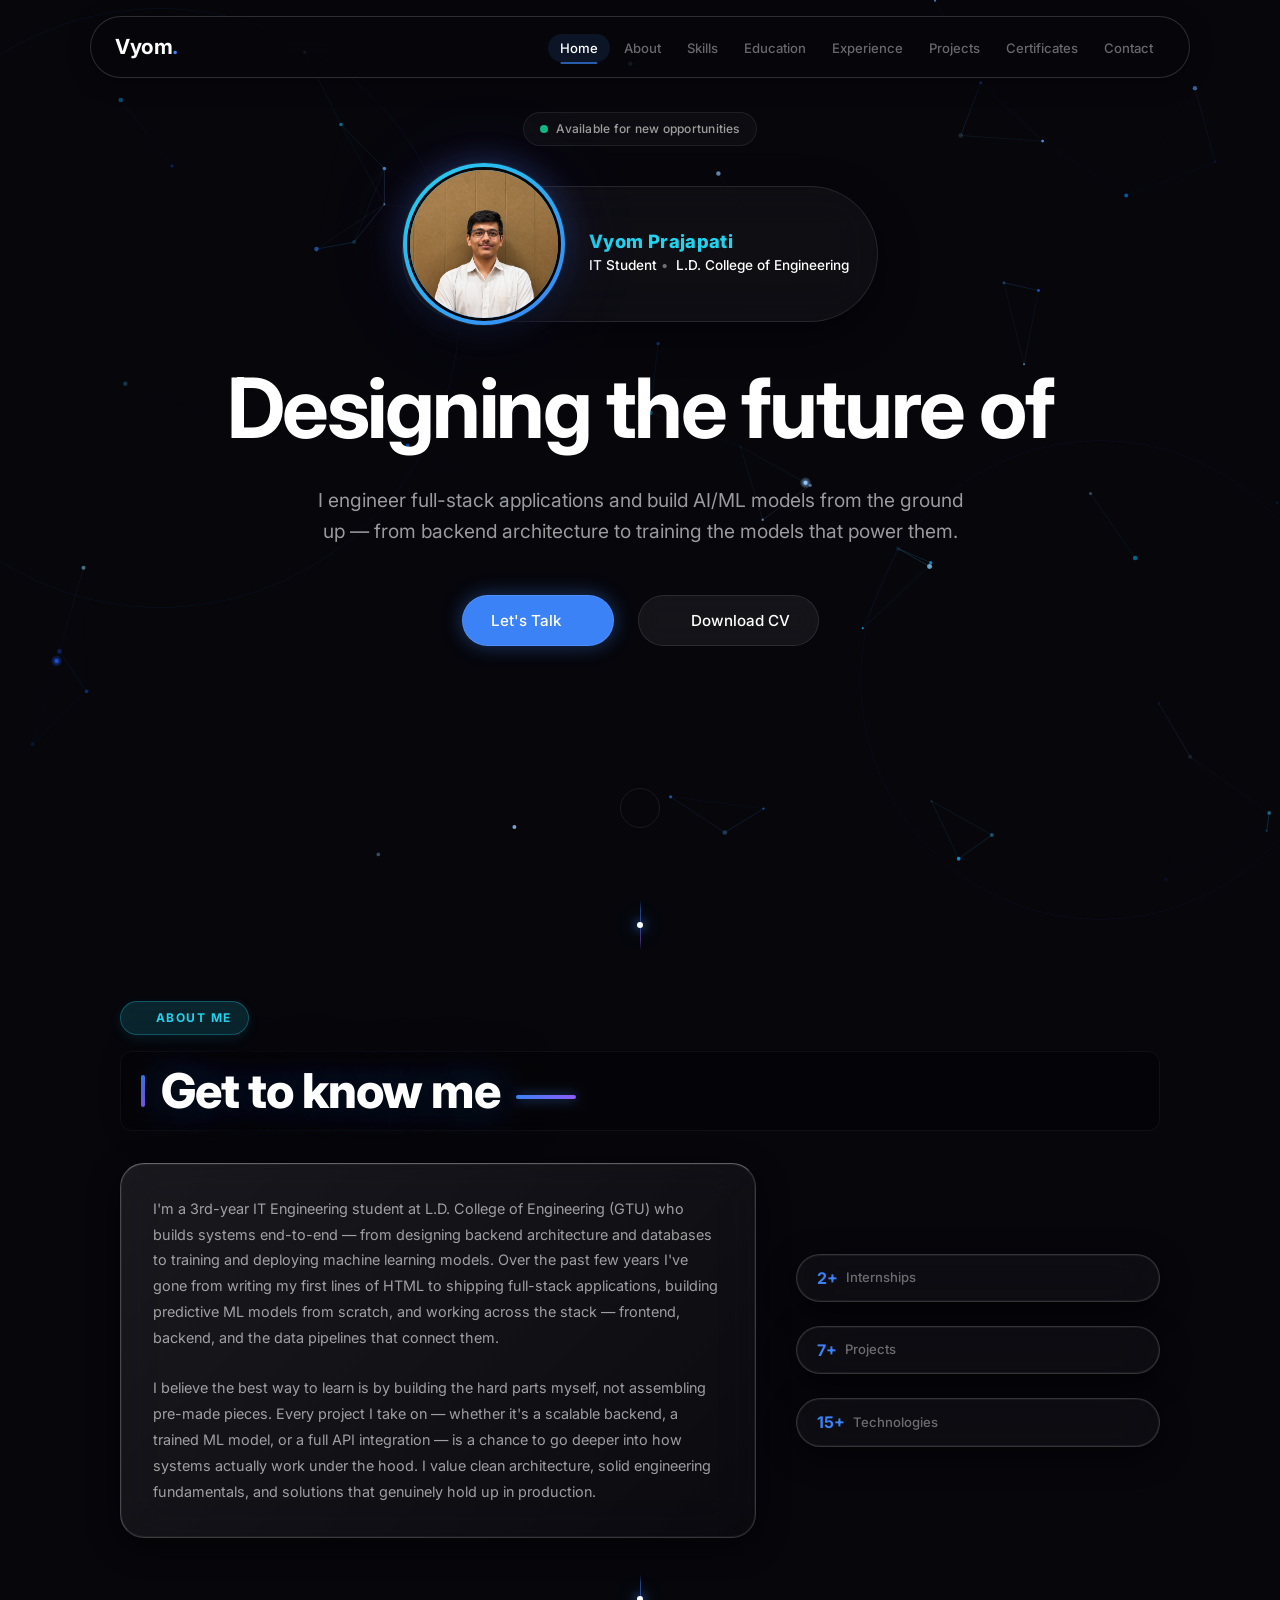
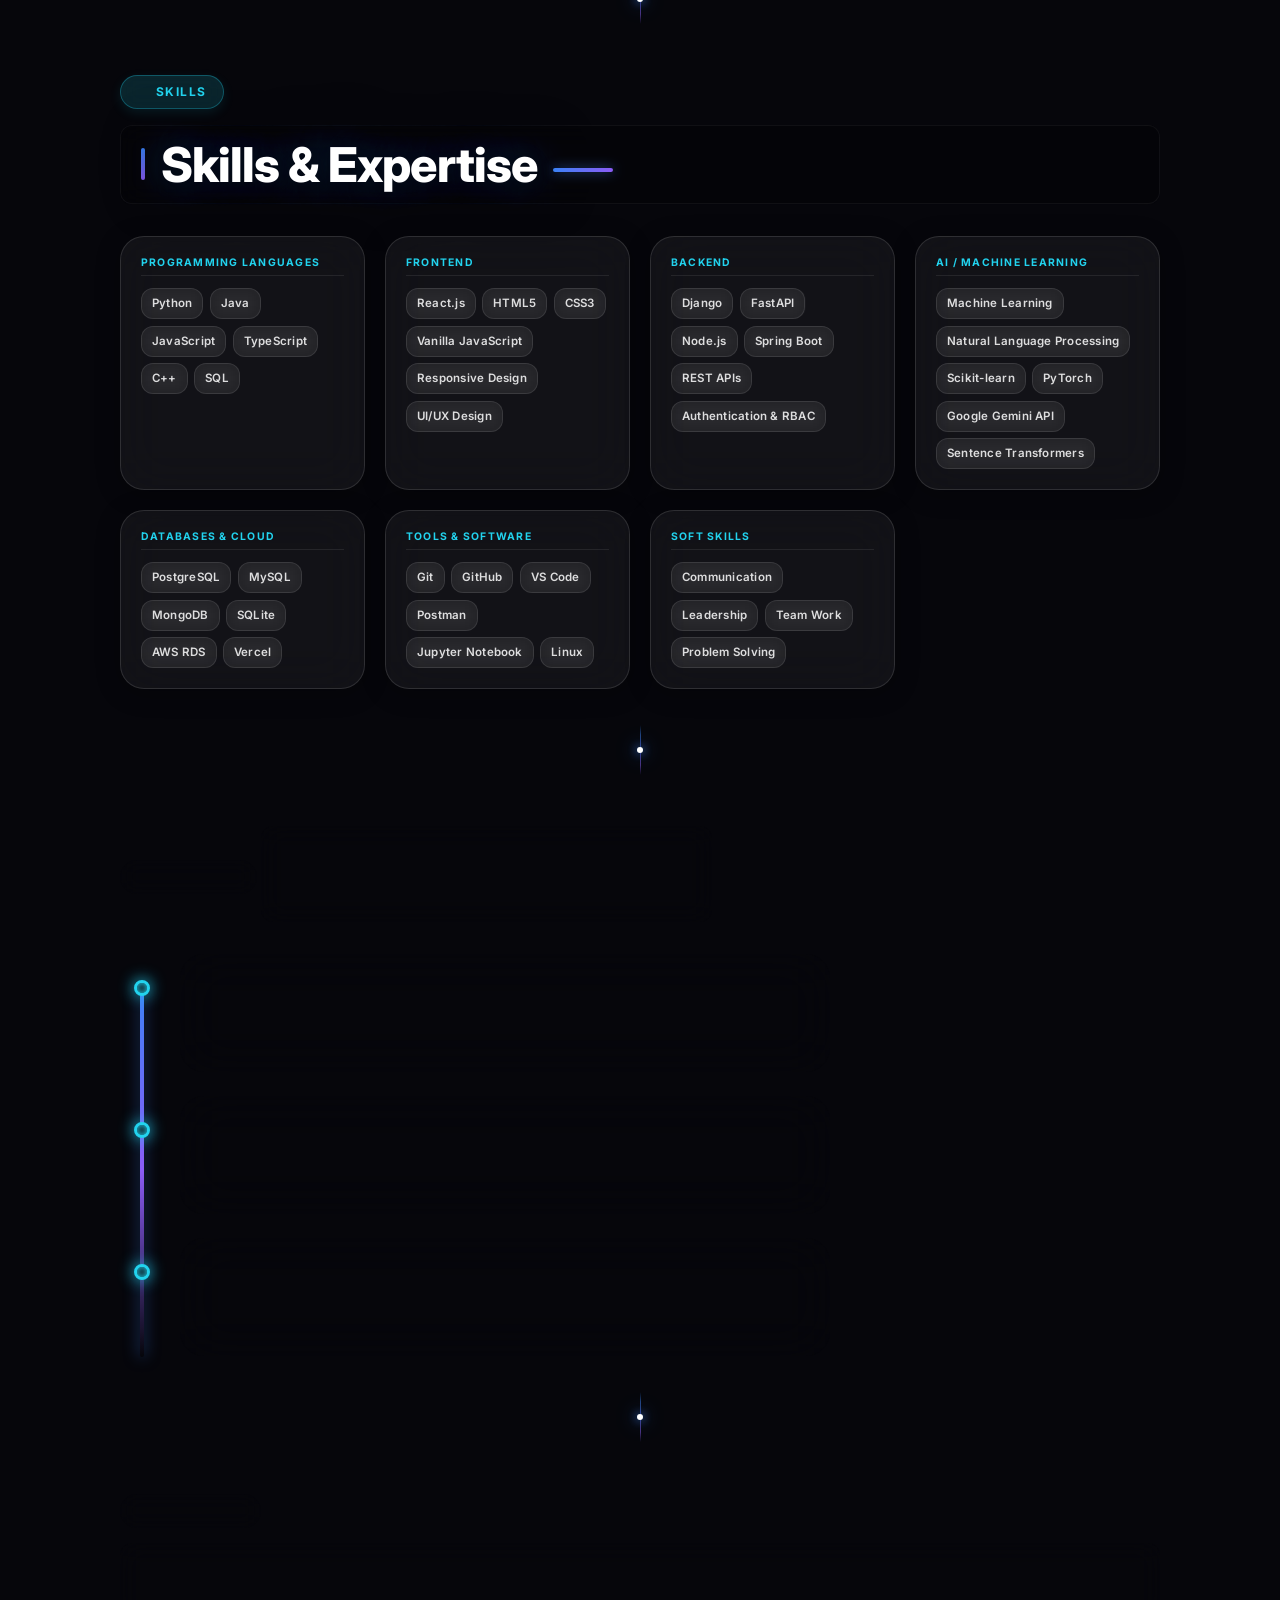
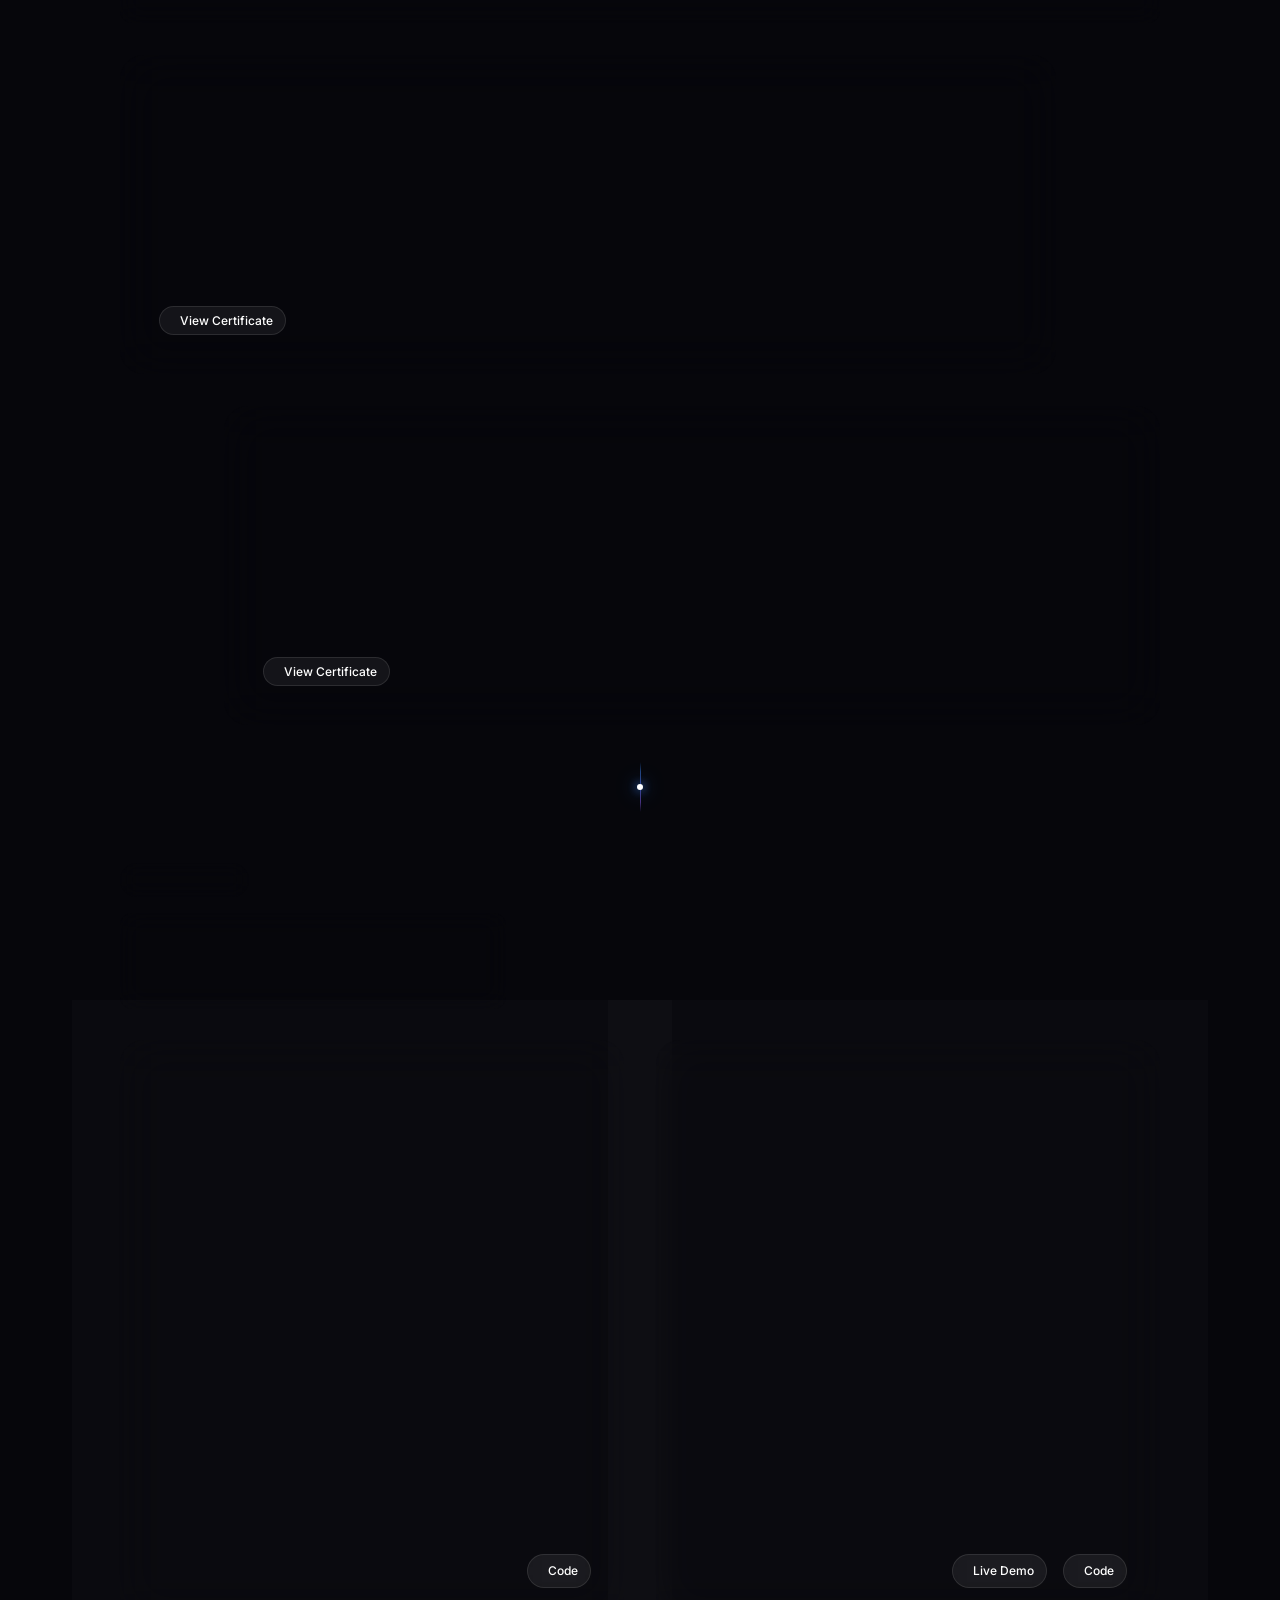
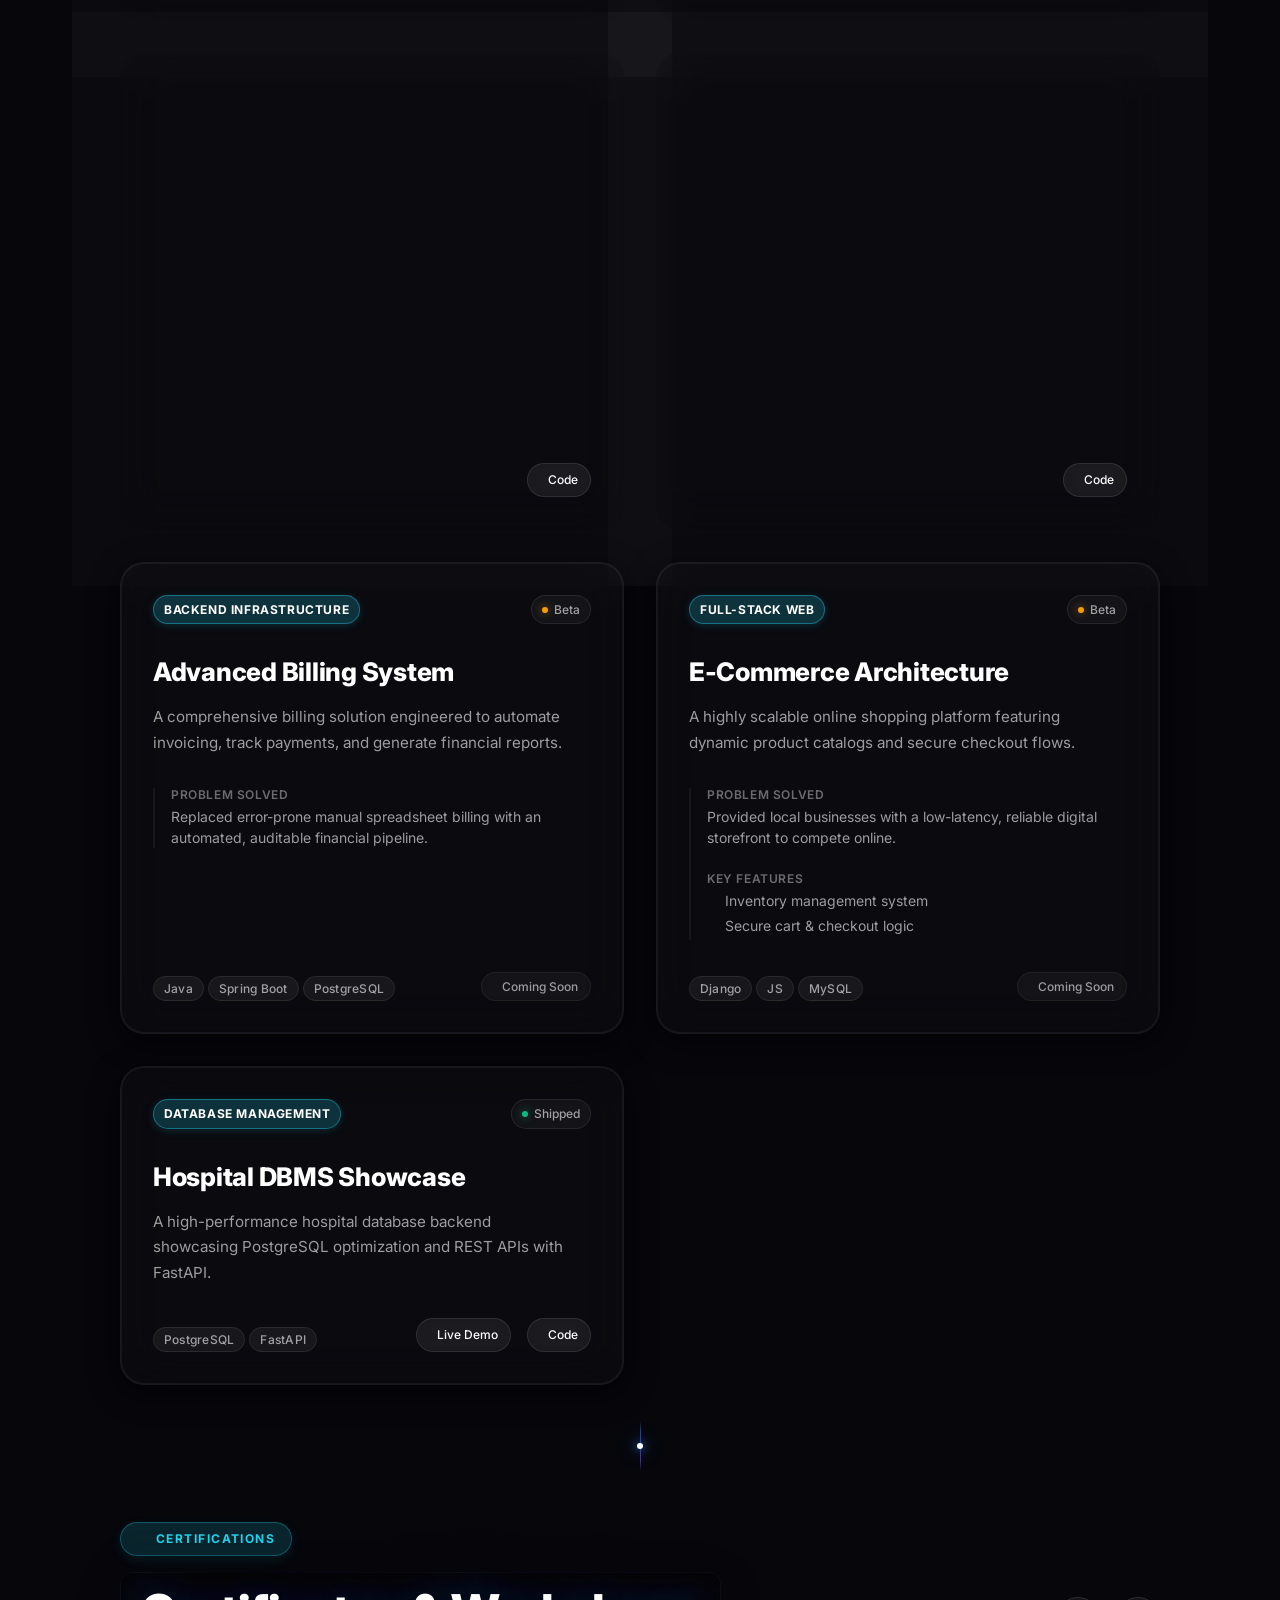
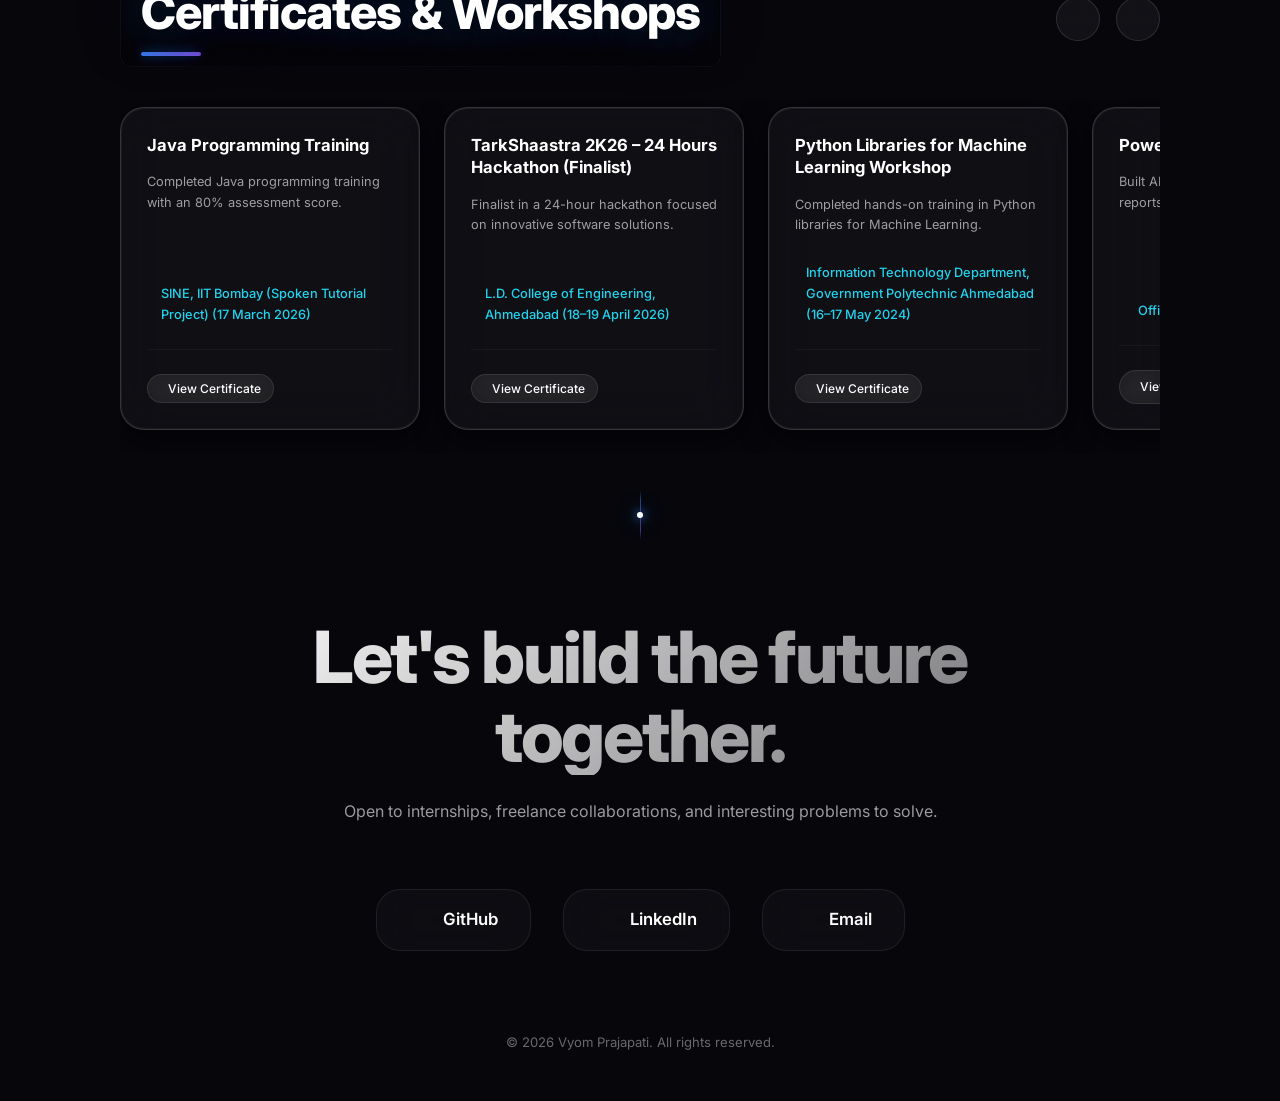
==== index.html @ cfc571bb "Initial commit of Portfolio with Spatial UI" ====
<!DOCTYPE html>
<html lang="en">

<head>
  <meta charset="UTF-8" />
  <meta name="viewport" content="width=device-width, initial-scale=1.0" />
  <meta name="description"
    content="Vyom Prajapati's personal portfolio. I build thoughtful, functional web experiences and explore AI/ML solutions." />
  <meta name="author" content="Vyom Prajapati" />
  <title>Vyom Prajapati — Portfolio</title>

  <!-- Open Graph / Social Meta Tags -->
  <meta property="og:title" content="Vyom Prajapati — Portfolio" />
  <meta property="og:description"
    content="I build thoughtful, functional web experiences and explore how AI can make them smarter." />
  <meta property="og:type" content="website" />
  <meta property="og:url" content="https://vyom-prajapati-portfolio.example.com/" />
  <!-- ⬇️ EDIT: Replace with an actual screenshot of your site for social previews -->
  <meta property="og:image" content="https://placehold.co/1200x630/101018/7c3aed?text=Vyom+Prajapati" />

  <!-- Favicon -->
  <link rel="icon" type="image/svg+xml" href="favicon.svg" />
  <link rel="icon" type="image/png" href="favicon.png" sizes="32x32" />
  <link rel="apple-touch-icon" href="favicon.png" />
  <!-- Google Fonts: Inter -->
  <link rel="preconnect" href="https://fonts.googleapis.com" />
  <link rel="preconnect" href="https://fonts.gstatic.com" crossorigin />
  <link href="https://fonts.googleapis.com/css2?family=Inter:wght@400;500;600;700&display=swap" rel="stylesheet" />

  <!-- Fontshare: General Sans (heading font) -->
  <link href="https://api.fontshare.com/v2/css?f[]=general-sans@400,500,600,700&display=swap" rel="stylesheet" />

  <!-- AOS — Animate On Scroll -->
  <link rel="stylesheet" href="https://unpkg.com/aos@2.3.4/dist/aos.css" />

  <!-- Main stylesheet -->
  <link rel="stylesheet" href="style.css" />
</head>

<body>

  <!-- Custom Cursor -->
  <div class="custom-cursor-dot" id="cursorDot" aria-hidden="true"></div>
  <div class="custom-cursor-outline" id="cursorOutline" aria-hidden="true"></div>

  <!-- Scroll Progress -->
  <div class="scroll-progress" id="scrollProgress" aria-hidden="true"></div>


  <!-- ═══════════════════════════════════════════════════
       NAVBAR
       ═══════════════════════════════════════════════════ -->
  <nav class="navbar" id="navbar">
    <div class="navbar__inner">
      <a href="#home" class="navbar__logo">Vyom<span class="navbar__logo-dot">.</span></a>

      <ul class="navbar__links" id="navLinks">
        <li><a href="#home" class="navbar__link active" data-section="home">Home</a></li>
        <li><a href="#about" class="navbar__link" data-section="about">About</a></li>
        <li><a href="#skills" class="navbar__link" data-section="skills">Skills</a></li>
        <li><a href="#education" class="navbar__link" data-section="education">Education</a></li>
        <li><a href="#experience" class="navbar__link" data-section="experience">Experience</a></li>
        <li><a href="#projects" class="navbar__link" data-section="projects">Projects</a></li>
        <li><a href="#certificates" class="navbar__link" data-section="certificates">Certificates</a></li>
        <li><a href="#contact" class="navbar__link" data-section="contact">Contact</a></li>
      </ul>

      <button class="navbar__hamburger" id="hamburgerBtn" aria-label="Toggle menu" aria-expanded="false">
        <span class="navbar__hamburger-line"></span>
        <span class="navbar__hamburger-line"></span>
        <span class="navbar__hamburger-line"></span>
      </button>
    </div>
  </nav>

  <!-- Mobile full-screen menu overlay -->
  <div class="mobile-menu" id="mobileMenu">
    <ul class="mobile-menu__links">
      <li><a href="#home" class="mobile-menu__link active" data-section="home">Home</a></li>
      <li><a href="#about" class="mobile-menu__link" data-section="about">About</a></li>
      <li><a href="#skills" class="mobile-menu__link" data-section="skills">Skills</a></li>
      <li><a href="#education" class="mobile-menu__link" data-section="education">Education</a></li>
      <li><a href="#experience" class="mobile-menu__link" data-section="experience">Experience</a></li>
      <li><a href="#projects" class="mobile-menu__link" data-section="projects">Projects</a></li>
      <li><a href="#certificates" class="mobile-menu__link" data-section="certificates">Certificates</a></li>
      <li><a href="#contact" class="mobile-menu__link" data-section="contact">Contact</a></li>
    </ul>
  </div>

  <!-- ═══════════════════════════════════════════════════
       FIXED BACKGROUND — Canvas Particles & Bursts
       ═══════════════════════════════════════════════════ -->
  <canvas id="bgCanvas" class="bg-canvas" aria-hidden="true"></canvas>

  <!-- ═══════════════════════════════════════════════════
       PAGE CONTENT
       ═══════════════════════════════════════════════════ -->

  <section id="home">
    <div class="hero-premium" data-aos="fade-up" data-aos-duration="1000">

      <!-- Availability Badge -->
      <div class="hero-badge" data-aos="fade-down" data-aos-delay="50">
        <span class="hero-badge__pulse"></span>
        <span class="hero-badge__text">Available for new opportunities</span>
      </div>

      <!-- Floating Profile Artifact -->
      <div class="hero-profile glass-card" data-aos="zoom-in" data-aos-delay="150">
        <div class="hero-profile__image-wrap">
          <!-- ⬇️ SWAP: Replace src with your real photo path -->
          <img src="vyom.png" alt="Vyom Prajapati" class="hero-profile__img" />
        </div>
        <div class="hero-profile__details">
          <h2 class="hero-profile__title-primary">Vyom Prajapati</h2>
          <p class="hero-profile__name">IT Student<span class="hero-profile__separator">•</span> L.D. College of
            Engineering</p>
        </div>
      </div>

      <!-- Massive Landing Page Typography -->
      <h1 class="hero-title" data-aos="fade-up" data-aos-delay="250">
        <span class="hero-title__static">Designing the future of </span>
        <br class="hero-title__break" />
        <span id="typed-target" class="hero-title__typed"></span>
      </h1>

      <p class="hero-subtitle" data-aos="fade-up" data-aos-delay="350">
        I engineer full-stack applications and build AI/ML models from the ground up — from backend architecture to
        training the models that power them.
      </p>

      <!-- Action Area -->
      <div class="hero-ctas" data-aos="fade-up" data-aos-delay="450">
        <a href="#contact" class="btn-primary">
          <span>Let's Talk</span>
          <i data-lucide="arrow-right" class="btn-primary__icon"></i>
        </a>
        <a href="Resume.pdf" class="btn-glass" download>
          <i data-lucide="download" class="btn-glass__icon"></i>
          <span>Download CV</span>
        </a>
      </div>

      <!-- Minimalist Socials -->
      <div class="hero-socials" data-aos="fade-up" data-aos-delay="550">
        <a href="https://github.com/placeholder" target="_blank" class="hero-socials__link" aria-label="GitHub">
          <i data-lucide="github"></i>
        </a>
        <a href="https://linkedin.com/in/placeholder" target="_blank" class="hero-socials__link" aria-label="LinkedIn">
          <i data-lucide="linkedin"></i>
        </a>
        <a href="mailto:vyom@example.com" class="hero-socials__link" aria-label="Email">
          <i data-lucide="mail"></i>
        </a>
      </div>

      <!-- Scroll-down indicator -->
      <div class="hero-scroll-indicator" data-aos="fade-up" data-aos-delay="700">
        <a href="#about" class="hero-scroll-indicator__link">
          <i data-lucide="chevron-down" class="hero-scroll-indicator__icon"></i>
        </a>
      </div>

    </div>
  </section>

  <div class="neural-connector" data-aos="fade-in"></div>

  <section id="about" class="section-left">
    <!-- Section label -->
    <p class="section-label section-label-left" data-aos="fade-right">
      <i data-lucide="user" class="section-label__icon"></i>
      <span>About Me</span>
    </p>

    <h2 class="section-heading heading-asym" data-aos="fade-right" data-aos-delay="100">
      Get to know me
    </h2>

    <div class="about-layout">
      <!-- Left Column: Glass Card Text -->
      <div class="about-content glass-card" data-aos="fade-right" data-aos-duration="600" data-aos-delay="200">

        <!-- ⬇️ EDIT: Personalize this paragraph with your own wording -->
        <p class="about-text">
          I'm a 3rd-year IT Engineering student at L.D. College of Engineering (GTU) who builds systems end-to-end —
          from designing backend architecture and databases to training and deploying machine learning models. Over the
          past few years I've gone from writing my first lines of HTML to shipping full-stack applications, building
          predictive ML models from scratch, and working across the stack — frontend, backend, and the data pipelines
          that connect them.
        </p>
        <p class="about-text">
          I believe the best way to learn is by building the hard parts myself, not assembling pre-made pieces. Every
          project I take on — whether it's a scalable backend, a trained ML model, or a full API integration — is a
          chance to go deeper into how systems actually work under the hood. I value clean architecture, solid
          engineering fundamentals, and solutions that genuinely hold up in production.
        </p>
      </div>

      <!-- Right Column: Floating Stats -->
      <div class="about-stats" data-aos="fade-left" data-aos-duration="600" data-aos-delay="200">
        <div class="highlight-pill glass-card">
          <span class="highlight-pill__value">2+</span>
          <span class="highlight-pill__label">Internships</span>
        </div>
        <div class="highlight-pill glass-card">
          <span class="highlight-pill__value">7+</span>
          <span class="highlight-pill__label">Projects</span>
        </div>
        <div class="highlight-pill glass-card">
          <span class="highlight-pill__value">15+</span>
          <span class="highlight-pill__label">Technologies</span>
        </div>
      </div>
    </div>
  </section>

  <div class="neural-connector" data-aos="fade-in"></div>

  <section id="skills" class="section-breakout">
    <div class="skills-layout">

      <!-- Section label -->
      <p class="section-label section-label-left" data-aos="fade-up" data-aos-delay="100">
        <i data-lucide="sparkles" class="section-label__icon"></i>
        <span>Skills</span>
      </p>

      <h2 class="section-heading heading-asym" data-aos="fade-up" data-aos-delay="150">
        Skills &amp; Expertise
      </h2>

      <div class="skills-clean-grid">
        <div class="skill-clean-group" data-aos="fade-up" data-aos-delay="100">
          <h3 class="skill-clean-title">Programming Languages</h3>
          <div class="skill-tag-list">
            <span class="skill-tag">Python</span>
            <span class="skill-tag">Java</span>
            <span class="skill-tag">JavaScript</span>
            <span class="skill-tag">TypeScript</span>
            <span class="skill-tag">C++</span>
            <span class="skill-tag">SQL</span>
          </div>
        </div>

        <div class="skill-clean-group" data-aos="fade-up" data-aos-delay="150">
          <h3 class="skill-clean-title">Frontend</h3>
          <div class="skill-tag-list">
            <span class="skill-tag">React.js</span>
            <span class="skill-tag">HTML5</span>
            <span class="skill-tag">CSS3</span>
            <span class="skill-tag">Vanilla JavaScript</span>
            <span class="skill-tag">Responsive Design</span>
            <span class="skill-tag">UI/UX Design</span>
          </div>
        </div>

        <div class="skill-clean-group" data-aos="fade-up" data-aos-delay="200">
          <h3 class="skill-clean-title">Backend</h3>
          <div class="skill-tag-list">
            <span class="skill-tag">Django</span>
            <span class="skill-tag">FastAPI</span>
            <span class="skill-tag">Node.js</span>
            <span class="skill-tag">Spring Boot</span>
            <span class="skill-tag">REST APIs</span>
            <span class="skill-tag">Authentication &amp; RBAC</span>
          </div>
        </div>

        <div class="skill-clean-group" data-aos="fade-up" data-aos-delay="250">
          <h3 class="skill-clean-title">AI / Machine Learning</h3>
          <div class="skill-tag-list">
            <span class="skill-tag">Machine Learning</span>
            <span class="skill-tag">Natural Language Processing</span>
            <span class="skill-tag">Scikit-learn</span>
            <span class="skill-tag">PyTorch</span>
            <span class="skill-tag">Google Gemini API</span>
            <span class="skill-tag">Sentence Transformers</span>
          </div>
        </div>

        <div class="skill-clean-group" data-aos="fade-up" data-aos-delay="300">
          <h3 class="skill-clean-title">Databases &amp; Cloud</h3>
          <div class="skill-tag-list">
            <span class="skill-tag">PostgreSQL</span>
            <span class="skill-tag">MySQL</span>
            <span class="skill-tag">MongoDB</span>
            <span class="skill-tag">SQLite</span>
            <span class="skill-tag">AWS RDS</span>
            <span class="skill-tag">Vercel</span>
          </div>
        </div>

        <div class="skill-clean-group" data-aos="fade-up" data-aos-delay="350">
          <h3 class="skill-clean-title">Tools &amp; Software</h3>
          <div class="skill-tag-list">
            <span class="skill-tag">Git</span>
            <span class="skill-tag">GitHub</span>
            <span class="skill-tag">VS Code</span>
            <span class="skill-tag">Postman</span>
            <span class="skill-tag">Jupyter Notebook</span>
            <span class="skill-tag">Linux</span>
          </div>
        </div>

        <div class="skill-clean-group" data-aos="fade-up" data-aos-delay="400">
          <h3 class="skill-clean-title">Soft Skills</h3>
          <div class="skill-tag-list">
            <span class="skill-tag">Communication</span>
            <span class="skill-tag">Leadership</span>
            <span class="skill-tag">Team Work</span>
            <span class="skill-tag">Problem Solving</span>
          </div>
        </div>
      </div>
    </div>
  </section>

  <div class="neural-connector" data-aos="fade-in"></div>

  <section id="education">
    <div class="education-layout">

      <!-- Section label -->
      <p class="section-label" data-aos="fade-up" data-aos-delay="100">
        <i data-lucide="graduation-cap" class="section-label__icon"></i>
        <span>Education</span>
      </p>

      <h2 class="section-heading" data-aos="fade-up" data-aos-delay="150">
        Academic Journey
      </h2>

      <div class="education-compact-timeline">
        <!-- Milestone 1: BE -->
        <div class="edu-compact-item" data-aos="fade-up" data-aos-delay="100">
          <div class="edu-compact-marker"></div>
          <div class="edu-compact-content glass-card">
            <div class="edu-compact-header">
              <h3 class="edu-compact-title">Bachelor of Engineering</h3>
              <span class="edu-compact-status active">Pursuing</span>
            </div>
            <p class="edu-compact-meta">GTU, L.D. Ahmedabad | 2025 &ndash; Present</p>
          </div>
        </div>

        <!-- Milestone 2: Diploma -->
        <div class="edu-compact-item" data-aos="fade-up" data-aos-delay="200">
          <div class="edu-compact-marker"></div>
          <div class="edu-compact-content glass-card">
            <div class="edu-compact-header">
              <h3 class="edu-compact-title">Diploma in Engineering</h3>
              <span class="edu-compact-status">Completed</span>
            </div>
            <p class="edu-compact-meta">GTU, G.P. Ahmedabad | 2022 &ndash; 2025 | SPI: 9.33</p>
          </div>
        </div>

        <!-- Milestone 3: SSC -->
        <div class="edu-compact-item" data-aos="fade-up" data-aos-delay="300">
          <div class="edu-compact-marker"></div>
          <div class="edu-compact-content glass-card">
            <div class="edu-compact-header">
              <h3 class="edu-compact-title">SSC (10th Standard)</h3>
              <span class="edu-compact-status">Completed</span>
            </div>
            <p class="edu-compact-meta">GSEB, St. Xavier's High School | 2021 &ndash; 2022 | Score: 84%</p>
          </div>
        </div>
      </div>
    </div>
  </section>

  <div class="neural-connector" data-aos="fade-in"></div>

  <section id="experience" class="section-right">
    <div class="experience-layout">



      <!-- Section label -->
      <p class="section-label section-label-right" data-aos="fade-up" data-aos-delay="100">
        <span>Experience</span>
        <i data-lucide="briefcase" class="section-label__icon"></i>
      </p>

      <h2 class="section-heading heading-asym-right" data-aos="fade-up" data-aos-delay="150">
        Experience &amp; Internships
      </h2>

      <div class="experience-list">

        <!-- Card 1 -->
        <div class="exp-item glass-card" data-aos="fade-up" data-aos-delay="200">
          <div class="exp-item__header">
            <div>
              <h3 class="exp-item__role">Python with Django Intern</h3>
              <p class="exp-item__company"><i data-lucide="building-2"></i> Su-Kem Tech Lab</p>
            </div>
            <div class="exp-item__duration">
              <i data-lucide="calendar"></i> 15 Days (Aug 2023)
            </div>
          </div>
          <ul class="exp-item__bullets">
            <li>Developed and enhanced web applications using the Django framework</li>
            <li>Built a full-stack E-commerce application with frontend and backend integration</li>
            <li>Implemented basic CRUD operations and user authentication features</li>
          </ul>
          <!-- ⬇️ SWAP: Replace data-cert-src with your real certificate image path -->
          <button class="btn-glass btn-glass--small exp-item__cert-btn" data-cert-src="certs/Sukem-internship.jpeg">
            <i data-lucide="award"></i> View Certificate
          </button>
        </div>

        <!-- Card 2 -->
        <div class="exp-item glass-card" data-aos="fade-up" data-aos-delay="300">
          <div class="exp-item__header">
            <div>
              <h3 class="exp-item__role">Data Science &amp; Machine Learning Intern</h3>
              <p class="exp-item__company"><i data-lucide="building-2"></i> 360 Design</p>
            </div>
            <div class="exp-item__duration">
              <i data-lucide="calendar"></i> 45 Days (June 2024)
            </div>
          </div>
          <ul class="exp-item__bullets">
            <li>Worked on data preprocessing, model building, and evaluation using Python</li>
            <li>Applied machine learning algorithms for predictive analysis</li>
            <li>Gained hands-on experience with libraries like NumPy, Pandas, and Scikit-learn</li>
          </ul>
          <!-- ⬇️ SWAP: Replace data-cert-src with your real certificate image path -->
          <button class="btn-glass btn-glass--small exp-item__cert-btn" data-cert-src="certs/360-Design-internship.jpg">
            <i data-lucide="award"></i> View Certificate
          </button>
        </div>

      </div>
    </div>
  </section>

  <div class="neural-connector" data-aos="fade-in"></div>

  <section id="projects">
    <div class="projects-layout">

      <!-- Section label -->
      <p class="section-label" data-aos="fade-up" data-aos-delay="100">
        <i data-lucide="folder-code" class="section-label__icon"></i>
        <span>Projects</span>
      </p>

      <div class="projects-header" data-aos="fade-up" data-aos-delay="150">
        <h2 class="section-heading mb-0">Selected Works</h2>
      </div>

      <div class="projects-showcase" data-aos="fade-up" data-aos-delay="250">

        <!-- Project 1 -->
        <div class="showcase-card glass-card" data-aos="fade-up">
          <div class="showcase-card__header">
            <div class="showcase-card__meta">
              <span class="showcase-tag">Enterprise Software</span>
            </div>
            <div class="showcase-status showcase-status--beta">
              <span class="status-dot"></span> Beta
            </div>
          </div>

          <div class="showcase-card__body">
            <h3 class="showcase-title">Dynamic Task and Workflow Manager</h3>
            <p class="showcase-desc">A robust portal to manage organizational tasks and custom workflows, improving team
              collaboration and tracking efficiency.</p>

            <div class="showcase-details">
              <div class="showcase-detail-block">
                <h4 class="showcase-detail-title">Problem Solved</h4>
                <p class="showcase-detail-text">Eliminated fragmented communication and lost tasks across disparate
                  legacy systems by unifying workflows into a single source of truth.</p>
              </div>
              <div class="showcase-detail-block">
                <h4 class="showcase-detail-title">Key Features</h4>
                <ul class="showcase-features">
                  <li>Visual custom workflow builder</li>
                  <li>Real-time task synchronization</li>
                  <li>Granular role-based access control</li>
                </ul>
              </div>
            </div>
          </div>

          <div class="showcase-card__footer">
            <div class="project-card__tags">
              <span class="tech-pill">Django</span>
              <span class="tech-pill">PostgreSQL</span>
              <span class="tech-pill">Docker</span>
            </div>
            <div class="project-card__actions">
              <a href="https://github.com/Vyom-Repo/Dynamic-Task-Workflow-Manager" class="btn-glass btn-glass--small"
                target="_blank"><i data-lucide="github"></i> Code</a>
            </div>
          </div>
        </div>

        <!-- Project 2 -->
        <div class="showcase-card glass-card" data-aos="fade-up" data-aos-delay="200">
          <div class="showcase-card__header">
            <div class="showcase-card__meta">
              <span class="showcase-tag">AI Platform</span>
            </div>
            <div class="showcase-status showcase-status--live">
              <span class="status-dot"></span> Shipped
            </div>
          </div>

          <div class="showcase-card__body">
            <h3 class="showcase-title">NeuralCV</h3>
            <p class="showcase-desc">An AI-powered ATS resume analyzer with semantic skill extraction, explainable
              insights, and intelligent resume evaluation.</p>

            <div class="showcase-details">
              <div class="showcase-detail-block">
                <h4 class="showcase-detail-title">Problem Solved</h4>
                <p class="showcase-detail-text">Eliminated the "black box" of ATS screening by providing job seekers
                  with transparent, AI-driven feedback on how their resumes match job descriptions.</p>
              </div>
              <div class="showcase-detail-block">
                <h4 class="showcase-detail-title">Key Features</h4>
                <ul class="showcase-features">
                  <li>Semantic skill extraction using NLP</li>
                  <li>Explainable resume scoring insights</li>
                </ul>
              </div>
            </div>
          </div>

          <div class="showcase-card__footer" style="margin-top: auto;">
            <div class="project-card__tags">
              <span class="tech-pill">AI</span>
              <span class="tech-pill">Sentence Transformers</span>
            </div>
            <div class="project-card__actions">
              <a href="https://neuralcv-community-frontend.vercel.app/" class="btn-glass btn-glass--small"
                target="_blank"><i data-lucide="external-link"></i> Live Demo</a>
              <a href="https://github.com/Vyom-Repo/NeuralCV" class="btn-glass btn-glass--small" target="_blank"><i
                  data-lucide="github"></i> Code</a>
            </div>
          </div>
        </div>

        <!-- Project 3 -->
        <div class="showcase-card glass-card" data-aos="fade-up" data-aos-delay="200">
          <div class="showcase-card__header">
            <div class="showcase-card__meta">
              <span class="showcase-tag">Machine Learning</span>
            </div>
            <div class="showcase-status showcase-status--opensource">
              <span class="status-dot"></span> Open Source
            </div>
          </div>

          <div class="showcase-card__body">
            <h3 class="showcase-title">Heart Disease Prediction System</h3>
            <p class="showcase-desc">A predictive ML model that analyzes complex patient medical data to forecast heart
              disease likelihood.</p>

            <div class="showcase-details">
              <div class="showcase-detail-block">
                <h4 class="showcase-detail-title">Problem Solved</h4>
                <p class="showcase-detail-text">Reduced diagnostic latency by providing doctors with an immediate,
                  high-accuracy statistical baseline.</p>
              </div>
              <div class="showcase-detail-block">
                <h4 class="showcase-detail-title">Key Features</h4>
                <ul class="showcase-features">
                  <li>High-accuracy predictive model</li>
                  <li>Automated feature scaling</li>
                </ul>
              </div>
            </div>
          </div>

          <div class="showcase-card__footer">
            <div class="project-card__tags">
              <span class="tech-pill">Scikit-learn</span>
              <span class="tech-pill">Matplotlib</span>
              <span class="tech-pill">Seaborn</span>
            </div>
            <div class="project-card__actions">
              <a href="https://github.com/Vyom-Repo/Heart-Disease-Prediction" class="btn-glass btn-glass--small"
                target="_blank"><i data-lucide="github"></i> Code</a>
            </div>
          </div>
        </div>

        <!-- Project 4 -->
        <div class="showcase-card glass-card" data-aos="fade-up" data-aos-delay="100">
          <div class="showcase-card__header">
            <div class="showcase-card__meta">
              <span class="showcase-tag">AI / Machine Learning</span>
            </div>
            <div class="showcase-status showcase-status--opensource">
              <span class="status-dot"></span> Open Source
            </div>
          </div>

          <div class="showcase-card__body">
            <h3 class="showcase-title">Emotion Filtering Engine</h3>
            <p class="showcase-desc">An intelligent system that processes textual content and categorizes it based on
              underlying emotional sentiment.</p>

            <div class="showcase-details">
              <div class="showcase-detail-block">
                <h4 class="showcase-detail-title">Problem Solved</h4>
                <p class="showcase-detail-text">Automated the triage of user feedback by sentiment, allowing support
                  teams to prioritize distressed users.</p>
              </div>
            </div>
          </div>

          <div class="showcase-card__footer">
            <div class="project-card__tags">
              <span class="tech-pill">NLP</span>
              <span class="tech-pill">Python</span>
              <span class="tech-pill">NLTK</span>
            </div>
            <div class="project-card__actions">
              <a href="https://github.com/Vyom-Repo/Content-Based-Filtering-of-Emotions"
                class="btn-glass btn-glass--small" target="_blank"><i data-lucide="github"></i> Code</a>
            </div>
          </div>
        </div>

        <!-- Project 5 -->
        <div class="showcase-card glass-card" data-aos="fade-up" data-aos-delay="200">
          <div class="showcase-card__header">
            <div class="showcase-card__meta">
              <span class="showcase-tag">Backend Infrastructure</span>
            </div>
            <div class="showcase-status showcase-status--beta">
              <span class="status-dot"></span> Beta
            </div>
          </div>

          <div class="showcase-card__body">
            <h3 class="showcase-title">Advanced Billing System</h3>
            <p class="showcase-desc">A comprehensive billing solution engineered to automate invoicing, track payments,
              and generate financial reports.</p>

            <div class="showcase-details">
              <div class="showcase-detail-block">
                <h4 class="showcase-detail-title">Problem Solved</h4>
                <p class="showcase-detail-text">Replaced error-prone manual spreadsheet billing with an automated,
                  auditable financial pipeline.</p>
              </div>
            </div>
          </div>

          <div class="showcase-card__footer">
            <div class="project-card__tags">
              <span class="tech-pill">Java</span>
              <span class="tech-pill">Spring Boot</span>
              <span class="tech-pill">PostgreSQL</span>
            </div>
            <div class="project-card__actions">
              <button class="btn-glass btn-glass--small" disabled style="opacity: 0.6; cursor: not-allowed;"><i
                  data-lucide="clock"></i> Coming Soon</button>
            </div>
          </div>
        </div>

        <!-- Project 6 -->
        <div class="showcase-card glass-card" data-aos="fade-up" data-aos-delay="100">
          <div class="showcase-card__header">
            <div class="showcase-card__meta">
              <span class="showcase-tag">Full-Stack Web</span>
            </div>
            <div class="showcase-status showcase-status--beta">
              <span class="status-dot"></span> Beta
            </div>
          </div>

          <div class="showcase-card__body">
            <h3 class="showcase-title">E-Commerce Architecture</h3>
            <p class="showcase-desc">A highly scalable online shopping platform featuring dynamic product catalogs and
              secure checkout flows.</p>

            <div class="showcase-details">
              <div class="showcase-detail-block">
                <h4 class="showcase-detail-title">Problem Solved</h4>
                <p class="showcase-detail-text">Provided local businesses with a low-latency, reliable digital
                  storefront to compete online.</p>
              </div>
              <div class="showcase-detail-block">
                <h4 class="showcase-detail-title">Key Features</h4>
                <ul class="showcase-features">
                  <li>Inventory management system</li>
                  <li>Secure cart &amp; checkout logic</li>
                </ul>
              </div>
            </div>
          </div>

          <div class="showcase-card__footer">
            <div class="project-card__tags">
              <span class="tech-pill">Django</span>
              <span class="tech-pill">JS</span>
              <span class="tech-pill">MySQL</span>
            </div>
            <div class="project-card__actions">
              <button class="btn-glass btn-glass--small" disabled style="opacity: 0.6; cursor: not-allowed;"><i
                  data-lucide="clock"></i> Coming Soon</button>
            </div>
          </div>
        </div>

        <!-- Project 7 -->
        <div class="showcase-card glass-card" data-aos="fade-up" data-aos-delay="200">
          <div class="showcase-card__header">
            <div class="showcase-card__meta">
              <span class="showcase-tag">Database Management</span>
            </div>

            <div class="showcase-status showcase-status--live">
              <span class="status-dot"></span> Shipped
            </div>
          </div>

          <div class="showcase-card__body">
            <h3 class="showcase-title">Hospital DBMS Showcase</h3>
            <p class="showcase-desc">
              A high-performance hospital database backend showcasing PostgreSQL optimization and REST APIs with
              FastAPI.
            </p>
          </div>

          <div class="showcase-card__footer" style="margin-top: auto;">
            <div class="project-card__tags">
              <span class="tech-pill">PostgreSQL</span>
              <span class="tech-pill">FastAPI</span>
            </div>

            <div class="project-card__actions">
              <a href="https://hospital-dbms-showcase-api.onrender.com/" class="btn-glass btn-glass--small"
                target="_blank">
                <i data-lucide="external-link"></i> Live Demo
              </a>

              <a href="https://github.com/Vyom-Repo/hospital-dbms-showcase" class="btn-glass btn-glass--small"
                target="_blank">
                <i data-lucide="github"></i> Code
              </a>
            </div>
          </div>
        </div>

      </div>
    </div>
  </section>

  <div class="neural-connector" data-aos="fade-in"></div>

  <section id="certificates">
    <div class="certs-layout">

      <!-- Section label -->
      <p class="section-label" data-aos="fade-up" data-aos-delay="100">
        <i data-lucide="award" class="section-label__icon"></i>
        <span>Certifications</span>
      </p>

      <div class="projects-header" data-aos="fade-up" data-aos-delay="150">
        <h2 class="section-heading mb-0">Certificates &amp; Workshops</h2>
        <div class="projects-nav">
          <button id="certScrollLeft" class="projects-nav__btn" aria-label="Scroll Left">
            <i data-lucide="chevron-left"></i>
          </button>
          <button id="certScrollRight" class="projects-nav__btn" aria-label="Scroll Right">
            <i data-lucide="chevron-right"></i>
          </button>
        </div>
      </div>

      <div class="certs-carousel" id="certsCarousel" data-aos="fade-up" data-aos-delay="250">

        <!-- Cert 1 -->
        <div class="cert-card glass-card">
          <div class="cert-card__content">
            <h3 class="cert-card__title">Java Programming Training</h3>
            <p class="cert-card__desc">Completed Java programming training with an 80% assessment score.</p>
            <span class="cert-card__issuer"><i data-lucide="building-2"></i> SINE, IIT Bombay (Spoken Tutorial Project)
              (17 March 2026)</span>
          </div>
          <div class="cert-card__actions" data-has-cert="true">
            <button class="btn-glass btn-glass--small exp-item__cert-btn"
              data-cert-src="certs/Java Programming Training.jpg">
              <i data-lucide="image"></i> View Certificate
            </button>
          </div>
        </div>

        <!-- Cert 2 -->
        <div class="cert-card glass-card">
          <div class="cert-card__content">
            <h3 class="cert-card__title">TarkShaastra 2K26 – 24 Hours Hackathon (Finalist)</h3>
            <p class="cert-card__desc">Finalist in a 24-hour hackathon focused on innovative software solutions.</p>
            <span class="cert-card__issuer"><i data-lucide="building-2"></i> L.D. College of Engineering, Ahmedabad
              (18–19 April 2026)</span>
          </div>
          <div class="cert-card__actions" data-has-cert="true">
            <button class="btn-glass btn-glass--small exp-item__cert-btn"
              data-cert-src="certs/TarkShaastra 2K26 – 24 Hours Hackathon (Finalist).jpg">
              <i data-lucide="image"></i> View Certificate
            </button>
          </div>
        </div>

        <!-- Cert 3 -->
        <div class="cert-card glass-card">
          <div class="cert-card__content">
            <h3 class="cert-card__title">Python Libraries for Machine Learning Workshop</h3>
            <p class="cert-card__desc">Completed hands-on training in Python libraries for Machine Learning.</p>
            <span class="cert-card__issuer"><i data-lucide="building-2"></i> Information Technology Department,
              Government Polytechnic Ahmedabad (16–17 May 2024)</span>
          </div>
          <div class="cert-card__actions" data-has-cert="true">
            <button class="btn-glass btn-glass--small exp-item__cert-btn" data-cert-src="certs/Python_Libraries_.jpg">
              <i data-lucide="image"></i> View Certificate
            </button>
          </div>
        </div>

        <!-- Cert 4 -->
        <div class="cert-card glass-card">
          <div class="cert-card__content">
            <h3 class="cert-card__title">Power BI Workshop</h3>
            <p class="cert-card__desc">Built AI-powered dashboards and reports using Microsoft Power BI.</p>
            <span class="cert-card__issuer"><i data-lucide="building-2"></i> OfficeMaster (7 September 2025)</span>
          </div>
          <div class="cert-card__actions" data-has-cert="true">
            <button class="btn-glass btn-glass--small exp-item__cert-btn" data-cert-src="certs/Power BI Workshop.jpg">
              <i data-lucide="image"></i> View Certificate
            </button>
            <a href="https://certx.in/certificate/36a28147-6eed-47a5-8342-e5f926ebba61655816" target="_blank"
              class="btn-glass btn-glass--small">
              <i data-lucide="external-link"></i> Verify
            </a>
          </div>
        </div>

        <!-- Cert 5 -->
        <div class="cert-card glass-card">
          <div class="cert-card__content">
            <h3 class="cert-card__title">30 Days Power BI Micro Course</h3>
            <p class="cert-card__desc">Mastered Power BI dashboards, data modeling, and business intelligence.</p>
            <span class="cert-card__issuer"><i data-lucide="building-2"></i> SkillCourse (25 April 2026)</span>
          </div>
          <div class="cert-card__actions" data-has-cert="true">
            <button class="btn-glass btn-glass--small exp-item__cert-btn"
              data-cert-src="certs/30 Days Power BI Micro Course.jpg">
              <i data-lucide="image"></i> View Certificate
            </button>
          </div>
        </div>

        <!-- Cert 6 -->
        <div class="cert-card glass-card">
          <div class="cert-card__content">
            <h3 class="cert-card__title">Master Arbitrum Orbit</h3>
            <p class="cert-card__desc">Learned Arbitrum Orbit for scalable Layer-2 blockchain development.</p>
            <span class="cert-card__issuer"><i data-lucide="building-2"></i> XCAN (2025)</span>
          </div>
          <div class="cert-card__actions" data-has-cert="true">
            <button class="btn-glass btn-glass--small exp-item__cert-btn"
              data-cert-src="certs/Master Arbitrum Orbit.jpg">
              <i data-lucide="image"></i> View Certificate
            </button>
          </div>
        </div>

        <!-- Cert 7 -->
        <div class="cert-card glass-card">
          <div class="cert-card__content">
            <h3 class="cert-card__title">Stylus Core Concepts</h3>
            <p class="cert-card__desc">Learned Arbitrum Stylus and Rust-based smart contract development.</p>
            <span class="cert-card__issuer"><i data-lucide="building-2"></i> XCAN (2025)</span>
          </div>
          <div class="cert-card__actions" data-has-cert="true">
            <button class="btn-glass btn-glass--small exp-item__cert-btn"
              data-cert-src="certs/Stylus Core Concepts.jpg">
              <i data-lucide="image"></i> View Certificate
            </button>
          </div>
        </div>

        <!-- Cert 8 -->
        <div class="cert-card glass-card">
          <div class="cert-card__content">
            <h3 class="cert-card__title">Stylus Foundation</h3>
            <p class="cert-card__desc">Completed foundational training in Arbitrum Stylus and Web3 development.</p>
            <span class="cert-card__issuer"><i data-lucide="building-2"></i> XCAN (2025)</span>
          </div>
          <div class="cert-card__actions" data-has-cert="true">
            <button class="btn-glass btn-glass--small exp-item__cert-btn" data-cert-src="certs/Stylus Foundation.jpg">
              <i data-lucide="image"></i> View Certificate
            </button>
          </div>
        </div>

        <!-- Cert 9 -->
        <div class="cert-card glass-card">
          <div class="cert-card__content">
            <h3 class="cert-card__title">Web3 Basics</h3>
            <p class="cert-card__desc">Learned blockchain fundamentals, smart contracts, and decentralized applications.
            </p>
            <span class="cert-card__issuer"><i data-lucide="building-2"></i> XCAN (2025)</span>
          </div>
          <div class="cert-card__actions" data-has-cert="true">
            <button class="btn-glass btn-glass--small exp-item__cert-btn" data-cert-src="certs/Web3 Basics.jpg">
              <i data-lucide="image"></i> View Certificate
            </button>
          </div>
        </div>

        <!-- Cert 10 -->
        <div class="cert-card glass-card">
          <div class="cert-card__content">
            <h3 class="cert-card__title">Tic Tech Toe '26</h3>
            <p class="cert-card__desc">Participated in a multi-day IEEE technical innovation event.</p>
            <span class="cert-card__issuer"><i data-lucide="building-2"></i> IEEE Student Branch DAIICT (10–12 April
              2026)</span>
          </div>
          <div class="cert-card__actions" data-has-cert="true">
            <button class="btn-glass btn-glass--small exp-item__cert-btn" data-cert-src="certs/Tic Tech Toe '26.jpeg">
              <i data-lucide="image"></i> View Certificate
            </button>
            <a href="https://unstop.com/certificate-preview/3396c0b9-55f2-46da-956e-014314e1842c" target="_blank"
              class="btn-glass btn-glass--small">
              <i data-lucide="external-link"></i> Verify
            </a>
          </div>
        </div>

        <!-- Cert 11 -->
        <div class="cert-card glass-card">
          <div class="cert-card__content">
            <h3 class="cert-card__title">Sensitization Training on the Sexual Harassment of Women at Workplace (POSH
              Act, 2013)</h3>
            <p class="cert-card__desc">Completed workplace ethics and POSH Act awareness training.</p>
            <span class="cert-card__issuer"><i data-lucide="building-2"></i> Humankind (16 June 2026)</span>
          </div>
          <div class="cert-card__actions" data-has-cert="true">
            <button class="btn-glass btn-glass--small exp-item__cert-btn" data-cert-src="certs/POSH Act Training.jpg">
              <i data-lucide="image"></i> View Certificate
            </button>
          </div>
        </div>

      </div>
    </div>
  </section>

  <div class="neural-connector" data-aos="fade-in"></div>

  <section id="contact" class="contact-section">
    <div class="contact-container minimal-contact" data-aos="fade-up" data-aos-duration="800">

      <h2 class="contact-heading-massive">Let's build the future together.</h2>
      <p class="contact-subheading-minimal">Open to internships, freelance collaborations, and interesting problems to
        solve.</p>

      <div class="contact-links">
        <a href="https://github.com/placeholder" target="_blank" class="contact-btn glass-card" aria-label="GitHub">
          <i data-lucide="github"></i>
          <span>GitHub</span>
        </a>
        <a href="https://linkedin.com/in/placeholder" target="_blank" class="contact-btn glass-card"
          aria-label="LinkedIn">
          <i data-lucide="linkedin"></i>
          <span>LinkedIn</span>
        </a>
        <a href="mailto:vyom@example.com" class="contact-btn glass-card" aria-label="Email">
          <i data-lucide="mail"></i>
          <span>Email</span>
        </a>
      </div>

      <hr class="contact-divider" />

      <footer class="footer">
        <p>&copy; <span id="currentYear"></span> Vyom Prajapati. All rights reserved.</p>
      </footer>

    </div>
  </section>

  <!-- ═══════════════════════════════════════════════════
       SCRIPTS
       ═══════════════════════════════════════════════════ -->

  <!-- AOS -->
  <script src="https://unpkg.com/aos@2.3.4/dist/aos.js"></script>



  <!-- Typed.js (typewriter effect) -->
  <script src="https://unpkg.com/typed.js@2.1.0/dist/typed.umd.js"></script>

  <!-- Lucide Icons -->
  <script src="https://unpkg.com/lucide@0.460.0/dist/umd/lucide.min.js"></script>

  <!-- Main script -->
  <script src="script.js"></script>

  <!-- Certificate Modal -->
  <div id="certModal" class="cert-modal" aria-hidden="true">
    <div class="cert-modal__backdrop" id="certModalBackdrop"></div>
    <div class="cert-modal__content glass-card">
      <button id="certModalClose" class="cert-modal__close" aria-label="Close Modal">
        <i data-lucide="x"></i>
      </button>
      <img id="certModalImg" src="" alt="Certificate" class="cert-modal__img" />
    </div>
  </div>
</body>

</html>
---- style.css ----
/* ═══════════════════════════════════════════════════════
   CSS CUSTOM PROPERTIES — DESIGN SYSTEM
   ═══════════════════════════════════════════════════════ */
:root {
  /* ── Color Palette ── */
  --bg-primary:         #06060B;
  --bg-surface:         #0C0C14;
  --bg-glass:           linear-gradient(135deg, rgba(255, 255, 255, 0.08) 0%, rgba(255, 255, 255, 0.02) 100%);
  --bg-glass-hover:     linear-gradient(135deg, rgba(255, 255, 255, 0.12) 0%, rgba(255, 255, 255, 0.04) 100%);
  --bg-glass-subtle:    rgba(255, 255, 255, 0.04);

  /* Primary: Electric Blue */
  --accent-primary:     #3B82F6;
  --accent-primary-rgb: 59, 130, 246;
  --accent-primary-dim: rgba(59, 130, 246, 0.15);

  /* Secondary: Modern Violet */
  --accent-secondary:     #8B5CF6;
  --accent-secondary-rgb: 139, 92, 246;
  --accent-secondary-dim: rgba(139, 92, 246, 0.15);

  /* Highlight: Soft Cyan */
  --accent-highlight:     #22D3EE;
  --accent-highlight-rgb: 34, 211, 238;
  --accent-highlight-dim: rgba(34, 211, 238, 0.12);

  /* Neutrals */
  --text-primary:   rgba(255, 255, 255, 0.92);
  --text-secondary: rgba(255, 255, 255, 0.6);
  --text-tertiary:  rgba(255, 255, 255, 0.4);
  --text-white:     #ffffff;

  /* ── Glass System ── */
  --border-glass:       rgba(255, 255, 255, 0.16);
  --border-glass-hover: rgba(255, 255, 255, 0.28);
  --blur-glass:         24px;
  --shadow-card:        0 8px 32px rgba(0, 0, 0, 0.45), inset 0 0 0 1px rgba(255, 255, 255, 0.05);
  --shadow-card-hover:  0 12px 48px rgba(0, 0, 0, 0.6), 0 0 30px rgba(var(--accent-primary-rgb), 0.2);

  /* ── Typography ── */
  --font-body:    'Inter', system-ui, -apple-system, sans-serif;
  --font-heading: 'General Sans', 'Inter', system-ui, sans-serif;

  /* ── Fluid Spacing ── */
  --space-1:  0.5rem;    /* 8px */
  --space-2:  1rem;      /* 16px */
  --space-3:  1.5rem;    /* 24px */
  --space-4:  2rem;      /* 32px */
  --space-5:  2.5rem;    /* 40px */
  --space-6:  3rem;      /* 48px */
  --space-8:  4rem;      /* 64px */
  --space-10: 5rem;      /* 80px */
  --space-12: 6rem;      /* 96px */

  --section-pad:  clamp(2.5rem, 4vw, 4.5rem);
  --card-pad:     clamp(1.25rem, 2.5vw, 2.5rem);
  --card-gap:     clamp(1rem, 2vw, 1.5rem);
  --content-width: min(90vw, 1100px);

  /* ── Radii ── */
  --radius-xs:   8px;
  --radius-sm:   12px;
  --radius-md:   clamp(14px, 2vw, 20px);
  --radius-lg:   clamp(16px, 2.5vw, 24px);
  --radius-xl:   32px;
  --radius-full: 9999px;

  /* ── Transitions ── */
  --transition:      0.25s cubic-bezier(0.25, 0.46, 0.45, 0.94);
  --transition-slow: 0.4s cubic-bezier(0.25, 0.46, 0.45, 0.94);
}


/* ═══════════════════════════════════════════════════════
   RESET & BASE
   ═══════════════════════════════════════════════════════ */
*,
*::before,
*::after {
  margin: 0;
  padding: 0;
  box-sizing: border-box;
}

html {
  -webkit-font-smoothing: antialiased;
  -moz-osx-font-smoothing: grayscale;
  scroll-behavior: smooth;
}

body {
  font-family: var(--font-body);
  font-weight: 400;
  font-size: clamp(0.875rem, 1vw + 0.25rem, 1rem);
  line-height: 1.65;
  color: var(--text-secondary);
  background: var(--bg-primary);
  overflow-x: hidden;
  transition: background-color var(--transition);
}

body.contact-active {
  background-color: #000000;
}

h1, h2, h3, h4, h5, h6 {
  font-family: var(--font-heading);
  font-weight: 600;
  line-height: 1.15;
  color: var(--text-white);
}

a {
  color: inherit;
  text-decoration: none;
}

img {
  display: block;
  max-width: 100%;
}

ul { list-style: none; }


/* ═══════════════════════════════════════════════════════
   FIXED BACKGROUND CONTAINER
   ═══════════════════════════════════════════════════════ */
.bg-canvas {
  position: fixed;
  inset: 0;
  width: 100%;
  height: 100vh;
  z-index: -1;
  pointer-events: none;
  transition: opacity var(--transition);
}

body.contact-active .bg-canvas {
  opacity: 0.15;
}


/* ═══════════════════════════════════════════════════════
   UNIFIED GLASS CARD SYSTEM
   ═══════════════════════════════════════════════════════ */
.glass-card {
  background: var(--bg-glass);
  -webkit-backdrop-filter: blur(var(--blur-glass));
  backdrop-filter: blur(var(--blur-glass));
  border: 1px solid var(--border-glass);
  border-top-color: rgba(255, 255, 255, 0.35);
  border-left-color: rgba(255, 255, 255, 0.25);
  border-radius: var(--radius-lg);
  box-shadow: var(--shadow-card);
  padding: var(--card-pad);
  transition:
    background var(--transition),
    border-color var(--transition),
    box-shadow var(--transition),
    transform var(--transition);
}

.glass-card:hover {
  border-color: var(--border-glass-hover);
  box-shadow: var(--shadow-card-hover);
}


/* ═══════════════════════════════════════════════════════
   NAVBAR
   ═══════════════════════════════════════════════════════ */
.navbar {
  position: fixed;
  top: var(--space-2);
  left: 50%;
  transform: translateX(-50%);
  width: min(92%, 1100px);
  z-index: 1000;
  background: rgba(6, 6, 11, 0.5);
  -webkit-backdrop-filter: blur(24px);
  backdrop-filter: blur(24px);
  border: 1px solid var(--border-glass);
  border-radius: var(--radius-full);
  box-shadow: 0 4px 24px rgba(0, 0, 0, 0.25);
  padding: 6px var(--space-3);
  transition:
    background var(--transition),
    box-shadow var(--transition);
}

.navbar--scrolled {
  background: rgba(6, 6, 11, 0.85);
  box-shadow: 0 4px 32px rgba(0, 0, 0, 0.45);
}

.navbar__inner {
  display: flex;
  align-items: center;
  justify-content: space-between;
  height: 48px;
}

/* Logo */
.navbar__logo {
  font-family: var(--font-heading);
  font-weight: 700;
  font-size: 1.3rem;
  color: var(--text-white);
  letter-spacing: -0.02em;
  flex-shrink: 0;
}

.navbar__logo-dot {
  color: var(--accent-primary);
}

/* Nav links */
.navbar__links {
  display: flex;
  align-items: center;
  gap: 2px;
  list-style: none;
}

.navbar__link {
  position: relative;
  font-size: 0.82rem;
  font-weight: 500;
  color: var(--text-tertiary);
  padding: 6px 12px;
  border-radius: var(--radius-full);
  transition: color var(--transition), background var(--transition);
  white-space: nowrap;
  text-decoration: none !important;
}

.navbar__link:hover {
  color: var(--text-primary);
  background: rgba(255, 255, 255, 0.05);
  text-decoration: none !important;
}

.navbar__link.active {
  color: var(--text-white);
  background: rgba(59, 130, 246, 0.12);
  text-decoration: none !important;
}

/* Hamburger — hidden on desktop */
.navbar__hamburger {
  display: none;
  flex-direction: column;
  justify-content: center;
  gap: 5px;
  width: 40px;
  height: 40px;
  background: none;
  border: none;
  cursor: pointer;
  padding: 8px;
  border-radius: var(--radius-sm);
  transition: background var(--transition);
}

.navbar__hamburger:hover {
  background: rgba(255, 255, 255, 0.06);
}

.navbar__hamburger-line {
  display: block;
  width: 100%;
  height: 2px;
  background: rgba(255, 255, 255, 0.7);
  border-radius: 2px;
  transition: transform 0.3s ease, opacity 0.3s ease;
  transform-origin: center;
}

/* Hamburger → X animation */
.navbar__hamburger.open .navbar__hamburger-line:nth-child(1) {
  transform: translateY(7px) rotate(45deg);
}
.navbar__hamburger.open .navbar__hamburger-line:nth-child(2) {
  opacity: 0;
}
.navbar__hamburger.open .navbar__hamburger-line:nth-child(3) {
  transform: translateY(-7px) rotate(-45deg);
}


/* ═══════════════════════════════════════════════════════
   MOBILE FULL-SCREEN MENU
   ═══════════════════════════════════════════════════════ */
.mobile-menu {
  position: fixed;
  inset: 0;
  z-index: 999;
  background: rgba(6, 6, 11, 0.95);
  -webkit-backdrop-filter: blur(32px);
  backdrop-filter: blur(32px);
  display: flex;
  align-items: center;
  justify-content: center;
  opacity: 0;
  visibility: hidden;
  transition: opacity 0.4s ease, visibility 0.4s ease;
}

.mobile-menu.open {
  opacity: 1;
  visibility: visible;
}

.mobile-menu__links {
  list-style: none;
  display: flex;
  flex-direction: column;
  align-items: center;
  gap: var(--space-3);
}

.mobile-menu__link {
  font-family: var(--font-heading);
  font-size: 1.6rem;
  font-weight: 600;
  color: var(--text-tertiary);
  padding: var(--space-1) var(--space-3);
  border-radius: var(--radius-sm);
  transition: color var(--transition), transform var(--transition);
}

.mobile-menu__link:hover,
.mobile-menu__link.active {
  color: var(--text-white);
  transform: translateX(4px);
}


/* ═══════════════════════════════════════════════════════
   SECTIONS — Fluid scaffold
   ═══════════════════════════════════════════════════════ */
section {
  position: relative;
  z-index: 1;
  width: 100%;
  max-width: var(--content-width);
  margin: 0 auto;
  padding: var(--section-pad) var(--space-3) calc(var(--section-pad) * 0.7);
}

/* Section separator lines */
section + section::before {
  content: '';
  display: block;
  width: min(40%, 160px);
  height: 1px;
  margin: 0 auto clamp(2rem, 4vw, 4rem);
  background: linear-gradient(
    90deg,
    transparent,
    rgba(var(--accent-primary-rgb), 0.25),
    rgba(var(--accent-secondary-rgb), 0.15),
    transparent
  );
}

#home {
  min-height: 100vh;
  display: flex;
  align-items: center;
  justify-content: center;
  padding-top: calc(48px + var(--space-2));
  padding-bottom: var(--space-2);
}

#home::before {
  display: none;
}


/* ═══════════════════════════════════════════════════════
   HERO LAYOUT
   ═══════════════════════════════════════════════════════ */
.hero-premium {
  width: 100%;
  max-width: 1000px;
  margin: 0 auto;
  display: flex;
  flex-direction: column;
  align-items: center;
  text-align: center;
  padding: var(--space-3) 0 var(--space-4);
  position: relative;
  z-index: 1;
}

/* Subtle flowing neural framing lines */
.hero-premium::before,
.hero-premium::after {
  content: '';
  position: absolute;
  pointer-events: none;
  border-radius: 50%;
  z-index: -1;
}

/* Left arc — frames left side of hero */
.hero-premium::before {
  width: 600px;
  height: 600px;
  top: -80px;
  left: -280px;
  border: 1px solid rgba(var(--accent-primary-rgb), 0.07);
  animation: heroArcLeft 18s ease-in-out infinite alternate;
}

/* Right arc — frames right side of hero */
.hero-premium::after {
  width: 480px;
  height: 480px;
  bottom: -60px;
  right: -200px;
  border: 1px solid rgba(var(--accent-secondary-rgb), 0.06);
  animation: heroArcRight 22s ease-in-out infinite alternate;
}

@keyframes heroArcLeft {
  0%   { transform: translateY(0)  scale(1); }
  100% { transform: translateY(30px) scale(1.04); }
}
@keyframes heroArcRight {
  0%   { transform: translateY(0)  scale(1); }
  100% { transform: translateY(-25px) scale(1.05); }
}

/* ── Availability Badge ── */
.hero-badge {
  display: inline-flex;
  align-items: center;
  gap: 8px;
  padding: 6px 16px;
  background: rgba(255, 255, 255, 0.03);
  border: 1px solid rgba(255, 255, 255, 0.08);
  border-radius: var(--radius-full);
  margin-bottom: var(--space-5);
  backdrop-filter: blur(10px);
  -webkit-backdrop-filter: blur(10px);
}

.hero-badge__pulse {
  width: 8px;
  height: 8px;
  background-color: #10B981; /* Emerald green */
  border-radius: 50%;
  box-shadow: 0 0 0 rgba(16, 185, 129, 0.4);
  animation: pulseGreen 2s infinite;
}

@keyframes pulseGreen {
  0% { box-shadow: 0 0 0 0 rgba(16, 185, 129, 0.4); }
  70% { box-shadow: 0 0 0 6px rgba(16, 185, 129, 0); }
  100% { box-shadow: 0 0 0 0 rgba(16, 185, 129, 0); }
}

.hero-badge__text {
  font-size: 0.75rem;
  font-weight: 500;
  color: var(--text-secondary);
  letter-spacing: 0.02em;
}

/* ── Floating Profile Card ── */
.hero-profile {
  display: flex;
  align-items: center;
  gap: var(--space-3);
  padding: 16px 28px 16px 16px;
  margin-bottom: var(--space-5);
  border-radius: var(--radius-full);
  background: rgba(255, 255, 255, 0.035);
  border: 1px solid rgba(255, 255, 255, 0.1);
  box-shadow: 0 12px 40px rgba(0, 0, 0, 0.35);
  transition: transform var(--transition), border-color var(--transition), box-shadow var(--transition);
  will-change: transform;
}

.hero-profile:hover {
  transform: translateY(-4px);
  border-color: rgba(255, 255, 255, 0.12);
  box-shadow: 0 20px 40px rgba(0, 0, 0, 0.3), 0 0 40px rgba(var(--accent-primary-rgb), 0.1);
}

.hero-profile__image-wrap {
  width: 162px;
  height: 162px;
  border-radius: 50%;
  padding: 4px;
  background: linear-gradient(135deg, var(--accent-highlight), var(--accent-primary), var(--accent-secondary), var(--accent-highlight));
  background-size: 300% 300%;
  animation: gradientRotate 5s linear infinite;
  flex-shrink: 0;
  margin-top: -40px;
  margin-bottom: -20px;
  margin-left: -16px;
  box-shadow:
    0 0 0 1px rgba(255, 255, 255, 0.06),
    0 16px 40px rgba(0, 0, 0, 0.7),
    0 0 30px rgba(var(--accent-primary-rgb), 0.35),
    0 0 80px rgba(var(--accent-secondary-rgb), 0.15);
  z-index: 2;
  transition: transform var(--transition), box-shadow var(--transition);
}

@keyframes gradientRotate {
  0%   { background-position: 0% 50%; }
  50%  { background-position: 100% 50%; }
  100% { background-position: 0% 50%; }
}

.hero-profile:hover .hero-profile__image-wrap {
  transform: scale(1.04);
  box-shadow:
    0 0 0 1px rgba(var(--accent-primary-rgb), 0.3),
    0 20px 50px rgba(0, 0, 0, 0.8),
    0 0 50px rgba(var(--accent-primary-rgb), 0.55),
    0 0 100px rgba(var(--accent-secondary-rgb), 0.25);
}

.hero-profile__img {
  width: 100%;
  height: 100%;
  object-fit: cover;
  border-radius: 50%;
  border: 3px solid var(--bg-primary);
}

.hero-profile__details {
  text-align: left;
  z-index: 1;
}

.hero-profile__title-primary {
  font-size: 1.15rem;
  font-weight: 800;
  color: var(--accent-highlight);
  margin-bottom: 2px;
  letter-spacing: 0.02em;
}

.hero-profile__name {
  font-size: 0.85rem;
  font-weight: 500;
  color: var(--text-white);
}

.hero-profile__separator {
  color: var(--text-tertiary);
  margin: 0 4px;
}

/* ── Massive Typography ── */
.hero-title {
  font-size: clamp(2.5rem, 6.5vw, 5.5rem);
  font-weight: 700;
  line-height: 1.1;
  letter-spacing: -0.03em;
  margin-bottom: var(--space-4);
  max-width: 900px;
}

.hero-title__static {
  color: var(--text-white);
}

.hero-title__typed {
  background: linear-gradient(135deg, var(--accent-primary) 0%, var(--accent-secondary) 50%, var(--accent-highlight) 100%);
  -webkit-background-clip: text;
  -webkit-text-fill-color: transparent;
  background-clip: text;
}

.hero-subtitle {
  font-size: clamp(1rem, 1.5vw, 1.25rem);
  color: var(--text-secondary);
  max-width: 650px;
  line-height: 1.6;
  margin-bottom: var(--space-6);
  font-weight: 400;
}

/* ── CTAs ── */
.hero-ctas {
  display: flex;
  align-items: center;
  justify-content: center;
  gap: var(--space-3);
  margin-bottom: var(--space-6);
  flex-wrap: wrap;
}

/* New primary button */
.btn-primary {
  display: inline-flex;
  align-items: center;
  gap: 8px;
  padding: 12px 28px;
  font-family: var(--font-body);
  font-size: 0.95rem;
  font-weight: 500;
  color: var(--text-white);
  background: var(--accent-primary);
  border: 1px solid rgba(255, 255, 255, 0.1);
  border-radius: var(--radius-full);
  text-decoration: none;
  cursor: pointer;
  transition: all var(--transition);
  box-shadow: 0 0 20px rgba(var(--accent-primary-rgb), 0.4);
}

.btn-primary:hover {
  background: var(--accent-secondary);
  transform: translateY(-2px);
  box-shadow: 0 8px 30px rgba(var(--accent-secondary-rgb), 0.6);
}

.btn-primary__icon {
  width: 16px;
  height: 16px;
}

/* Glass pill button */
.btn-glass {
  display: inline-flex;
  align-items: center;
  gap: var(--space-1);
  padding: 12px 28px;
  font-family: var(--font-body);
  font-size: 0.95rem;
  font-weight: 500;
  color: var(--text-white);
  background: rgba(255, 255, 255, 0.06);
  -webkit-backdrop-filter: blur(12px);
  backdrop-filter: blur(12px);
  border: 1px solid rgba(255, 255, 255, 0.1);
  border-radius: var(--radius-full);
  cursor: pointer;
  transition: all var(--transition);
}

.btn-glass:hover {
  background: rgba(255, 255, 255, 0.1);
  border-color: rgba(var(--accent-primary-rgb), 0.35);
  transform: translateY(-2px);
  box-shadow: 0 8px 24px rgba(var(--accent-primary-rgb), 0.15);
}

.btn-glass__icon {
  width: 16px;
  height: 16px;
  stroke-width: 2;
}

.btn-glass--small {
  padding: 6px 12px;
  font-size: 0.75rem;
}

/* ── Socials ── */
.hero-socials {
  display: flex;
  align-items: center;
  gap: var(--space-4);
  margin-bottom: var(--space-4);
}

.hero-socials__link {
  color: var(--text-tertiary);
  transition: color var(--transition), transform var(--transition);
  display: flex;
  align-items: center;
  justify-content: center;
}

.hero-socials__link i {
  width: 22px;
  height: 22px;
}

.hero-socials__link:hover {
  color: var(--text-white);
  transform: translateY(-2px);
}


/* ── Scroll-down indicator ── */
.hero-scroll-indicator {
  margin-top: var(--space-5);
}

.hero-scroll-indicator__link {
  display: flex;
  align-items: center;
  justify-content: center;
  width: 40px;
  height: 40px;
  border-radius: 50%;
  border: 1px solid rgba(255, 255, 255, 0.08);
  color: var(--text-tertiary);
  animation: scrollBounce 2s ease-in-out infinite;
  transition: color var(--transition), border-color var(--transition);
}

.hero-scroll-indicator__link:hover {
  color: var(--text-primary);
  border-color: rgba(var(--accent-primary-rgb), 0.3);
}

.hero-scroll-indicator__icon {
  width: 20px;
  height: 20px;
}

@keyframes scrollBounce {
  0%, 100% { transform: translateY(0); }
  50%      { transform: translateY(8px); }
}


/* ═══════════════════════════════════════════════════════
   REUSABLE — Section label & heading
   ═══════════════════════════════════════════════════════ */
.section-label {
  display: inline-flex;
  align-items: center;
  gap: 6px;
  font-size: 0.75rem;
  font-weight: 700;
  text-transform: uppercase;
  letter-spacing: 0.12em;
  color: var(--accent-highlight);
  background: rgba(34, 211, 238, 0.15);
  border: 1px solid rgba(34, 211, 238, 0.3);
  padding: 6px 16px;
  border-radius: var(--radius-full);
  margin-bottom: var(--space-2);
  width: fit-content;
  box-shadow: 0 4px 12px rgba(34, 211, 238, 0.1);
  -webkit-backdrop-filter: blur(10px);
  backdrop-filter: blur(10px);
}

.section-label__icon {
  width: 13px;
  height: 13px;
  stroke-width: 2.5;
}

.section-heading {
  position: relative;
  display: inline-block;
  font-size: clamp(1.8rem, 4vw, 3rem);
  font-weight: 800;
  color: var(--text-white);
  margin-bottom: var(--space-4);
  line-height: 1.2;
  letter-spacing: -0.02em;
  text-shadow: 0 4px 30px rgba(0, 0, 0, 1), 0 0 60px rgba(0, 0, 0, 1), 0 0 40px rgba(var(--accent-primary-rgb), 0.6);
  background: rgba(0, 0, 0, 0.2);
  -webkit-backdrop-filter: blur(12px);
  backdrop-filter: blur(12px);
  padding: 10px 20px;
  border-radius: var(--radius-sm);
  border: 1px solid rgba(255, 255, 255, 0.05);
}

.section-heading::after {
  content: '';
  display: block;
  width: 60px;
  height: 4px;
  border-radius: 2px;
  background: linear-gradient(90deg, var(--accent-primary), var(--accent-secondary));
  box-shadow: 0 0 12px rgba(var(--accent-primary-rgb), 0.6);
  margin-top: 12px;
}

.mb-0 { margin-bottom: 0; }


/* ═══════════════════════════════════════════════════════
   ABOUT SECTION — Asymmetrical Layout
   ═══════════════════════════════════════════════════════ */
.about-layout {
  display: flex;
  flex-direction: row;
  align-items: center;
  gap: var(--space-5);
  width: 100%;
}

.about-content {
  flex: 1;
  min-width: 60%;
}

.about-text {
  font-size: clamp(0.9rem, 1.1vw, 1.05rem);
  color: var(--text-secondary);
  line-height: 1.8;
  max-width: 65ch;
  margin-bottom: var(--space-3);
}

.about-text:last-of-type {
  margin-bottom: 0;
}

/* ── Highlight pills ── */
.about-stats {
  display: flex;
  flex-direction: column;
  gap: var(--space-3);
  flex: 0 0 35%;
}

.highlight-pill {
  display: flex;
  align-items: center;
  gap: var(--space-1);
  padding: 10px 20px;
  background: rgba(255, 255, 255, 0.03);
  border: 1px solid var(--border-glass);
  border-radius: var(--radius-full);
  transition:
    background var(--transition),
    border-color var(--transition),
    transform var(--transition),
    box-shadow var(--transition);
}

.highlight-pill:hover {
  background: rgba(var(--accent-primary-rgb), 0.08);
  border-color: rgba(var(--accent-primary-rgb), 0.2);
  transform: translateY(-2px);
  box-shadow: 0 4px 16px rgba(var(--accent-primary-rgb), 0.1);
}

.highlight-pill__value {
  font-family: var(--font-heading);
  font-weight: 700;
  font-size: 1rem;
  color: var(--accent-primary);
}

.highlight-pill__label {
  font-size: 0.82rem;
  font-weight: 500;
  color: var(--text-tertiary);
}


/* ═══════════════════════════════════════════════════════
   NEURAL CONNECTORS
   ═══════════════════════════════════════════════════════ */
.neural-connector {
  width: 100%;
  display: flex;
  justify-content: center;
  align-items: center;
  height: clamp(30px, 4vw, 50px);
  margin: 0;
  position: relative;
}

.neural-connector::before {
  content: '';
  position: absolute;
  top: 0;
  bottom: 0;
  width: 1px;
  background: linear-gradient(180deg, 
    transparent 0%, 
    rgba(var(--accent-primary-rgb), 0.5) 20%, 
    rgba(var(--accent-secondary-rgb), 0.5) 80%, 
    transparent 100%);
}

.neural-connector::after {
  content: '';
  width: 6px;
  height: 6px;
  background: var(--text-white);
  border-radius: 50%;
  box-shadow: 0 0 10px var(--accent-primary), 0 0 20px var(--accent-primary);
  z-index: 1;
}

/* ═══════════════════════════════════════════════════════
   SKILLS SECTION — Clean Layout
   ═══════════════════════════════════════════════════════ */
.skills-layout {
  width: 100%;
}

.skills-clean-grid {
  display: grid;
  grid-template-columns: repeat(auto-fit, minmax(220px, 1fr));
  gap: 1.25rem;
  margin-top: 1.5rem;
}

.skill-clean-group {
  background: rgba(255, 255, 255, 0.05);
  -webkit-backdrop-filter: blur(24px);
  backdrop-filter: blur(24px);
  border: 1px solid rgba(255, 255, 255, 0.12);
  border-radius: var(--radius-lg);
  padding: 1.25rem;
  transition: border-color var(--transition), box-shadow var(--transition), transform var(--transition);
  box-shadow: 0 4px 24px rgba(0, 0, 0, 0.3);
}

.skill-clean-group:hover {
  border-color: rgba(255, 255, 255, 0.22);
  box-shadow: 0 12px 48px rgba(0, 0, 0, 0.5), 0 0 30px rgba(var(--accent-primary-rgb), 0.15);
  transform: translateY(-4px);
}

.skill-clean-title {
  font-size: 0.65rem;
  font-weight: 700;
  text-transform: uppercase;
  letter-spacing: 0.12em;
  color: var(--accent-highlight);
  margin-bottom: 0.75rem;
  padding-bottom: 0.4rem;
  border-bottom: 1px solid rgba(255, 255, 255, 0.08);
}

.skill-tag-list {
  display: flex;
  flex-wrap: wrap;
  gap: 0.4rem;
}

.skill-tag {
  display: inline-flex;
  align-items: center;
  justify-content: center;
  font-size: 0.72rem;
  font-weight: 600;
  letter-spacing: 0.02em;
  color: rgba(255, 255, 255, 0.85);
  background: rgba(255, 255, 255, 0.05);
  border: 1px solid rgba(255, 255, 255, 0.1);
  -webkit-backdrop-filter: blur(8px);
  backdrop-filter: blur(8px);
  padding: 5px 10px;
  border-radius: var(--radius-sm);
  cursor: default;
  transition:
    background var(--transition),
    border-color var(--transition),
    color var(--transition),
    transform var(--transition),
    box-shadow var(--transition);
  white-space: nowrap;
}

.skill-tag:hover {
  background: rgba(var(--accent-primary-rgb), 0.14);
  border-color: rgba(var(--accent-primary-rgb), 0.45);
  color: #fff;
  transform: translateY(-2px);
  box-shadow: 0 4px 18px rgba(var(--accent-primary-rgb), 0.3);
}


/* ═══════════════════════════════════════════════════════
   EDUCATION SECTION — Compact Timeline
   ═══════════════════════════════════════════════════════ */
.education-layout {
  width: 100%;
}

.education-compact-timeline {
  display: flex;
  flex-direction: column;
  gap: var(--space-3);
  position: relative;
  padding-left: clamp(40px, 6vw, 60px);
}

/* Thicker connecting line with subtle blue glow */
.education-compact-timeline::before {
  content: '';
  position: absolute;
  top: 30px;
  bottom: 0;
  left: clamp(14px, 2vw, 20px);
  width: 4px;
  background: linear-gradient(180deg, var(--accent-primary), var(--accent-secondary), transparent);
  border-radius: 4px;
  box-shadow: 0 0 15px rgba(var(--accent-primary-rgb), 0.6);
  z-index: 0;
}

.edu-compact-item {
  position: relative;
  display: flex;
  align-items: flex-start;
  width: 100%;
}

/* Perfect alignment marker with soft glow */
.edu-compact-marker {
  position: absolute;
  /* Centering math: Marker center matches line center.
     Line is at `left: clamp(...)` + 2px (half width).
     Container padding is `clamp(...)` 
     So we use exact calc to snap it to the line. */
  left: calc(clamp(14px, 2vw, 20px) - clamp(40px, 6vw, 60px) - 6px);
  top: 26px; /* Centered visually with the header text */
  width: 16px;
  height: 16px;
  border-radius: 50%;
  background: var(--bg-surface);
  border: 3px solid var(--accent-highlight);
  box-shadow: 0 0 16px var(--accent-highlight), inset 0 0 6px var(--accent-highlight);
  z-index: 1;
}

/* Premium compact glass card */
.edu-compact-content {
  -webkit-backdrop-filter: blur(var(--blur-glass));
  backdrop-filter: blur(var(--blur-glass));
  border: 1px solid var(--border-glass);
  border-radius: var(--radius-lg);
  padding: var(--card-pad);
  width: 100%;
  max-width: 650px;
  box-shadow: var(--shadow-card);
  transition: transform var(--transition), border-color var(--transition), box-shadow var(--transition);
}

.edu-compact-content:hover {
  border-color: rgba(255, 255, 255, 0.22);
  box-shadow: 0 12px 48px rgba(0, 0, 0, 0.6), 0 0 30px rgba(var(--accent-primary-rgb), 0.15);
  transform: translateX(5px);
}

.edu-compact-header {
  display: flex;
  align-items: center;
  gap: 1rem;
  margin-bottom: 0.25rem;
}

.edu-compact-title {
  font-size: 1.1rem;
  font-weight: 600;
  color: var(--text-white);
}

.edu-compact-status {
  font-size: 0.7rem;
  font-weight: 600;
  text-transform: uppercase;
  padding: 2px 8px;
  border-radius: var(--radius-full);
  color: var(--text-tertiary);
  border: 1px solid rgba(255, 255, 255, 0.1);
}

.edu-compact-status.active {
  color: var(--accent-highlight);
  background: rgba(var(--accent-highlight-rgb), 0.1);
  border-color: rgba(var(--accent-highlight-rgb), 0.3);
}

.edu-compact-meta {
  font-size: 0.9rem;
  color: var(--text-secondary);
}

/* Keep old timeline classes for JS compatibility */
.timeline { display: none; }


/* ═══════════════════════════════════════════════════════
   EXPERIENCE SECTION — Premium Cards
   ═══════════════════════════════════════════════════════ */
.experience-layout {
  width: 100%;
}

.experience-list {
  display: flex;
  flex-direction: column;
  gap: var(--space-4);
  margin-top: var(--space-4);
}

.exp-item {
  position: relative;
  padding: clamp(1.5rem, 3vw, 2.5rem);
  border: 1px solid var(--border-glass);
  border-radius: var(--radius-lg);
  overflow: hidden;
  width: 90%;
  transition:
    background var(--transition),
    border-color var(--transition),
    box-shadow var(--transition),
    transform var(--transition);
}

.exp-item:nth-child(even) {
  align-self: flex-end;
}

/* Gradient left accent border */
.exp-item::before {
  content: '';
  position: absolute;
  top: 0;
  left: 0;
  bottom: 0;
  width: 3px;
  background: linear-gradient(180deg, var(--accent-primary), var(--accent-secondary));
  opacity: 0.5;
  transition: opacity var(--transition);
}

.exp-item:hover {
  background: var(--bg-glass);
  border-color: var(--border-glass-hover);
  transform: translateY(-3px);
  box-shadow: 0 12px 40px rgba(0, 0, 0, 0.35);
}

.exp-item:hover::before {
  opacity: 1;
}

.exp-item__header {
  display: flex;
  justify-content: space-between;
  align-items: flex-start;
  margin-bottom: var(--space-3);
  gap: var(--space-3);
  flex-wrap: wrap;
}

.exp-item__role {
  font-size: clamp(1.05rem, 1.5vw, 1.25rem);
  font-weight: 700;
  color: var(--text-white);
  margin-bottom: 6px;
}

.exp-item__company {
  display: flex;
  align-items: center;
  gap: 6px;
  color: var(--accent-primary);
  font-weight: 600;
  font-size: 0.9rem;
}

.exp-item__company i {
  width: 15px;
  height: 15px;
}

.exp-item__duration {
  display: flex;
  align-items: center;
  gap: 6px;
  color: var(--text-secondary);
  font-size: 0.82rem;
  font-weight: 500;
  background: rgba(255, 255, 255, 0.04);
  padding: 6px 14px;
  border-radius: var(--radius-full);
  border: 1px solid var(--border-glass);
  white-space: nowrap;
  flex-shrink: 0;
}

.exp-item__duration i {
  width: 13px;
  height: 13px;
}

.exp-item__bullets {
  list-style: none;
  padding-left: 0;
  margin-bottom: var(--space-4);
}

.exp-item__bullets li {
  position: relative;
  padding-left: 20px;
  margin-bottom: var(--space-2);
  color: var(--text-secondary);
  line-height: 1.65;
  font-size: clamp(0.85rem, 1vw, 0.95rem);
}

.exp-item__bullets li::before {
  content: '';
  position: absolute;
  left: 0;
  top: 9px;
  width: 5px;
  height: 5px;
  border-radius: 50%;
  background: var(--accent-highlight);
}

.exp-item__cert-btn {
  display: inline-flex;
}


/* ═══════════════════════════════════════════════════════
   CERTIFICATE MODAL
   ═══════════════════════════════════════════════════════ */
.cert-modal {
  position: fixed;
  inset: 0;
  z-index: 9999;
  display: flex;
  align-items: center;
  justify-content: center;
  padding: var(--space-4);
  opacity: 0;
  visibility: hidden;
  transition: opacity 0.3s ease, visibility 0.3s ease;
}

.cert-modal.is-open {
  opacity: 1;
  visibility: visible;
}

.cert-modal__backdrop {
  position: absolute;
  inset: 0;
  background: rgba(0, 0, 0, 0.75);
  -webkit-backdrop-filter: blur(10px);
  backdrop-filter: blur(10px);
}

.cert-modal__content {
  position: relative;
  z-index: 1;
  max-width: 860px;
  width: fit-content;
  padding: var(--space-2);
  transform: scale(0.95);
  transition: transform 0.3s cubic-bezier(0.175, 0.885, 0.32, 1.275);
}

.cert-modal.is-open .cert-modal__content {
  transform: scale(1);
}

.cert-modal__close {
  position: absolute;
  top: 24px;
  right: 24px;
  z-index: 100;
  background: rgba(0, 0, 0, 0.5);
  border: 1px solid rgba(255, 255, 255, 0.2);
  color: var(--text-white);
  cursor: pointer;
  padding: 10px;
  border-radius: 50%;
  -webkit-backdrop-filter: blur(8px);
  backdrop-filter: blur(8px);
  box-shadow: 0 4px 12px rgba(0, 0, 0, 0.3);
  transition: all var(--transition);
}

.cert-modal__close:hover {
  background: rgba(0, 0, 0, 0.8);
  transform: scale(1.1);
}

.cert-modal__img {
  display: block;
  max-width: 100%;
  max-height: 85vh;
  width: auto;
  height: auto;
  margin: 0 auto;
  object-fit: contain;
  border-radius: var(--radius-sm);
}


/* ═══════════════════════════════════════════════════════
   PROJECTS SECTION
   ═══════════════════════════════════════════════════════ */
.projects-layout {
  width: 100%;
  margin: 0 auto;
}

.projects-header {
  display: flex;
  justify-content: space-between;
  align-items: center;
  margin-bottom: var(--space-4);
  flex-wrap: wrap;
  gap: var(--space-2);
}

.projects-nav {
  display: flex;
  gap: var(--space-2);
}

.projects-nav__btn {
  display: flex;
  align-items: center;
  justify-content: center;
  width: 44px;
  height: 44px;
  border-radius: 50%;
  background: rgba(255, 255, 255, 0.05);
  border: 1px solid rgba(255, 255, 255, 0.12);
  color: var(--text-secondary);
  cursor: pointer;
  -webkit-backdrop-filter: blur(12px);
  backdrop-filter: blur(12px);
  transition: all var(--transition);
}

.projects-nav__btn:hover {
  background: rgba(var(--accent-primary-rgb), 0.15);
  border-color: rgba(var(--accent-primary-rgb), 0.4);
  color: var(--text-white);
  transform: translateY(-2px);
  box-shadow: 0 4px 16px rgba(var(--accent-primary-rgb), 0.2);
}

.projects-nav__btn i {
  width: 20px;
  height: 20px;
}

.projects-showcase {
  display: grid;
  grid-template-columns: repeat(2, 1fr);
  gap: var(--space-4);
  width: 100%;
}

/* ── Showcase Card ── */
.showcase-card {
  position: relative;
  display: flex;
  flex-direction: column;
  padding: var(--space-4);
  background: rgba(255, 255, 255, 0.02);
  border: 1px solid rgba(255, 255, 255, 0.06);
  border-radius: var(--radius-lg);
  overflow: hidden;
  transition: transform var(--transition), box-shadow var(--transition), background var(--transition);
  z-index: 1;
}

/* Animated Border Glow Pseudo-element */
.showcase-card::before {
  content: '';
  position: absolute;
  inset: -1px;
  border-radius: inherit;
  padding: 1px;
  background: linear-gradient(135deg, rgba(var(--accent-primary-rgb), 0), rgba(var(--accent-primary-rgb), 0));
  -webkit-mask: linear-gradient(#fff 0 0) content-box, linear-gradient(#fff 0 0);
  -webkit-mask-composite: xor;
  mask-composite: exclude;
  z-index: -1;
  transition: background var(--transition);
}

.showcase-card:hover {
  transform: translateY(-6px) scale(1.02);
  background: rgba(255, 255, 255, 0.04);
  box-shadow: 0 24px 60px rgba(0, 0, 0, 0.5), 0 0 80px rgba(var(--accent-primary-rgb), 0.15);
}

.showcase-card:hover::before {
  background: linear-gradient(135deg, var(--accent-primary), var(--accent-secondary), transparent 50%);
}

/* ── Showcase Header (Meta & Status) ── */
.showcase-card__header {
  display: flex;
  justify-content: space-between;
  align-items: flex-start;
  margin-bottom: var(--space-4);
  flex-wrap: wrap;
  gap: var(--space-2);
}

.showcase-card__meta {
  display: flex;
  align-items: center;
  gap: 12px;
}

.showcase-tag {
  font-size: 0.75rem;
  font-weight: 700;
  color: #fff;
  background: rgba(var(--accent-highlight-rgb), 0.2);
  border: 1px solid rgba(var(--accent-highlight-rgb), 0.4);
  padding: 4px 10px;
  border-radius: var(--radius-full);
  text-transform: uppercase;
  letter-spacing: 0.05em;
  box-shadow: 0 2px 8px rgba(var(--accent-highlight-rgb), 0.15);
}

.showcase-date {
  font-size: 0.8rem;
  color: var(--text-tertiary);
}

/* Status Badge */
.showcase-status {
  display: inline-flex;
  align-items: center;
  gap: 6px;
  padding: 4px 10px;
  border-radius: var(--radius-full);
  font-size: 0.75rem;
  font-weight: 500;
  background: rgba(255, 255, 255, 0.04);
  border: 1px solid rgba(255, 255, 255, 0.08);
}

.showcase-status .status-dot {
  width: 6px;
  height: 6px;
  border-radius: 50%;
}

.showcase-status--live .status-dot { background-color: #10B981; box-shadow: 0 0 8px rgba(16, 185, 129, 0.6); }
.showcase-status--beta .status-dot { background-color: #F59E0B; box-shadow: 0 0 8px rgba(245, 158, 11, 0.6); }
.showcase-status--opensource .status-dot { background-color: #3B82F6; box-shadow: 0 0 8px rgba(59, 130, 246, 0.6); }
.showcase-status--research .status-dot { background-color: #8B5CF6; box-shadow: 0 0 8px rgba(139, 92, 246, 0.6); }
.showcase-status--archived .status-dot { background-color: #6B7280; }

/* ── Showcase Body (Title & Text) ── */
.showcase-card__body {
  flex-grow: 1;
  display: flex;
  flex-direction: column;
}

.showcase-title {
  font-size: clamp(1.4rem, 2vw, 1.7rem);
  font-weight: 800;
  color: var(--text-white);
  margin-bottom: var(--space-2);
  line-height: 1.25;
  letter-spacing: -0.01em;
}

.showcase-desc {
  font-size: clamp(0.95rem, 1.1vw, 1.05rem);
  color: var(--text-secondary);
  line-height: 1.7;
  margin-bottom: var(--space-4);
  max-width: 95%;
}

/* Deep Details (Problem & Features) */
.showcase-details {
  display: flex;
  flex-direction: column;
  gap: var(--space-3);
  margin-bottom: var(--space-4);
  padding-left: 16px;
  border-left: 2px solid rgba(255, 255, 255, 0.05);
}

.showcase-detail-block {
  display: flex;
  flex-direction: column;
  gap: 4px;
}

.showcase-detail-title {
  font-size: 0.75rem;
  font-weight: 600;
  color: var(--text-tertiary);
  text-transform: uppercase;
  letter-spacing: 0.05em;
}

.showcase-detail-text, .showcase-features {
  font-size: 0.875rem;
  color: var(--text-secondary);
  line-height: 1.5;
}

.showcase-features {
  margin: 0;
  padding-left: 18px;
}

.showcase-features li {
  margin-bottom: 4px;
}

/* ── Showcase Footer (Tech & Actions) ── */
.showcase-card__footer {
  margin-top: auto;
  display: flex;
  justify-content: space-between;
  align-items: flex-end;
  gap: var(--space-3);
  flex-wrap: wrap;
}

.showcase-card__footer .project-card__tags {
  margin-bottom: 0;
}

.tech-pill {
  font-size: 0.75rem;
  font-weight: 500;
  letter-spacing: 0.02em;
  padding: 4px 10px;
  border-radius: var(--radius-full);
  background: rgba(255, 255, 255, 0.05);
  color: var(--text-secondary);
  border: 1px solid rgba(255, 255, 255, 0.08);
  transition: all var(--transition);
}

.showcase-card:hover .tech-pill {
  background: rgba(var(--accent-primary-rgb), 0.1);
  color: var(--accent-highlight);
  border-color: rgba(var(--accent-primary-rgb), 0.2);
}

.project-card__actions {
  display: flex;
  gap: var(--space-2);
}


/* ═══════════════════════════════════════════════════════
   CERTIFICATES SECTION
   ═══════════════════════════════════════════════════════ */
.certs-layout {
  width: 100%;
  margin: 0 auto;
}

.certs-carousel {
  display: flex;
  overflow-x: auto;
  scroll-snap-type: x mandatory;
  gap: var(--card-gap);
  padding: var(--space-1) 0 var(--space-3) 0;

  /* Hide scrollbar */
  -ms-overflow-style: none;
  scrollbar-width: none;
}

.certs-carousel::-webkit-scrollbar {
  display: none;
}

.cert-card {
  width: clamp(250px, 28vw, 300px);
  flex: 0 0 auto;
  scroll-snap-align: start;
  display: flex;
  flex-direction: column;
  padding: clamp(1.25rem, 2vw, 1.75rem);
  background: var(--bg-glass-subtle);
  border: 1px solid var(--border-glass);
  transition: transform 0.3s ease, box-shadow 0.3s ease, background 0.3s ease, border-color 0.3s ease;
}

.cert-card:hover {
  transform: translateY(-4px);
  box-shadow: 0 12px 36px rgba(0, 0, 0, 0.35);
  background: var(--bg-glass);
  border-color: var(--border-glass-hover);
}

.cert-card__content {
  flex-grow: 1;
  display: flex;
  flex-direction: column;
}

.cert-card__title {
  font-size: clamp(0.95rem, 1.3vw, 1.1rem);
  font-weight: 700;
  color: var(--text-white);
  margin-bottom: var(--space-2);
  line-height: 1.35;
}

.cert-card__desc {
  font-size: clamp(0.8rem, 0.95vw, 0.88rem);
  color: var(--text-secondary);
  line-height: 1.6;
  margin-bottom: var(--space-3);
  flex-grow: 1;
}

.cert-card__issuer {
  display: flex;
  align-items: center;
  gap: 6px;
  font-size: 0.8rem;
  font-weight: 500;
  color: var(--accent-highlight);
  margin-bottom: var(--space-3);
}

.cert-card__issuer i {
  width: 13px;
  height: 13px;
}

.cert-card__actions {
  margin-top: auto;
  padding-top: var(--space-3);
  border-top: 1px solid rgba(255, 255, 255, 0.04);
  display: flex;
  gap: 8px;
  flex-wrap: wrap;
}

/* Hide button container if data-has-cert is false */
.cert-card__actions[data-has-cert="false"] {
  display: none;
}


/* ═══════════════════════════════════════════════════════
   CONTACT & FOOTER
   ═══════════════════════════════════════════════════════ */
.contact-section {
  padding: clamp(3rem, 6vw, 5rem) 0 clamp(2rem, 4vw, 3rem);
}

.contact-section::before {
  display: block;
  width: min(40%, 160px);
  height: 1px;
  margin: 0 auto clamp(1.5rem, 3vw, 3rem);
  background: linear-gradient(
    90deg,
    transparent,
    rgba(var(--accent-primary-rgb), 0.25),
    rgba(var(--accent-secondary-rgb), 0.15),
    transparent
  );
}

.minimal-contact {
  width: min(90%, 900px);
  margin: 0 auto;
  text-align: center;
  display: flex;
  flex-direction: column;
  align-items: center;
}

.contact-heading-massive {
  font-size: clamp(2.5rem, 6vw, 4.5rem);
  font-weight: 800;
  margin-bottom: var(--space-3);
  background: linear-gradient(135deg, var(--text-white) 0%, rgba(255, 255, 255, 0.4) 100%);
  -webkit-background-clip: text;
  -webkit-text-fill-color: transparent;
  background-clip: text;
  letter-spacing: -0.03em;
  line-height: 1.1;
}

.contact-subheading-minimal {
  font-size: clamp(1rem, 1.2vw, 1.15rem);
  color: var(--text-secondary);
  margin-bottom: var(--space-8);
  line-height: 1.6;
  max-width: 600px;
}

.contact-cta-wrapper {
  margin-bottom: var(--space-8);
}

.contact-links {
  display: flex;
  gap: var(--space-4);
  justify-content: center;
  margin-bottom: var(--space-6);
  flex-wrap: wrap;
}

.contact-btn {
  display: flex;
  align-items: center;
  gap: 12px;
  padding: 16px 32px;
  text-decoration: none;
  font-weight: 600;
  color: var(--text-white);
  font-size: 1.05rem;
  background: rgba(255, 255, 255, 0.03);
  border: 1px solid rgba(255, 255, 255, 0.08);
  border-radius: var(--radius-lg);
  box-shadow: none;
  transition: transform 0.22s cubic-bezier(0.25, 0.46, 0.45, 0.94), border-color var(--transition), box-shadow var(--transition);
}

.contact-btn i {
  width: 22px;
  height: 22px;
  color: var(--accent-highlight);
}

.contact-btn:hover {
  border-color: rgba(var(--accent-primary-rgb), 0.4);
  box-shadow: 0 10px 30px rgba(0, 0, 0, 0.3), 0 0 20px rgba(var(--accent-primary-rgb), 0.2);
  transform: translateY(-4px);
}

.contact-divider {
  border: none;
  border-top: 1px solid rgba(255, 255, 255, 0.04);
  margin-bottom: var(--space-4);
}

.footer {
  font-size: 0.82rem;
  color: var(--text-tertiary);
}


/* ═══════════════════════════════════════════════════════
   RESPONSIVE — Mobile First, 6 Tiers
   ═══════════════════════════════════════════════════════ */

/* ── Tablet: Hide nav links ── */
@media (max-width: 900px) {
  .navbar__links {
    display: none;
  }

  .navbar__hamburger {
    display: flex;
  }
}

/* ── Tablet & below ── */
@media (max-width: 768px) {
  :root {
    --card-pad: clamp(1.25rem, 3vw, 2rem);
    --card-gap: clamp(0.75rem, 2vw, 1.25rem);
  }



  /* About */
  .about-layout {
    flex-direction: column;
  }
  
  .about-highlights {
    justify-content: center;
  }

  /* Skills and Education are now fluid and responsive by default */

  /* Experience */
  .exp-item {
    width: 100%;
  }
  .exp-item:nth-child(even) {
    align-self: flex-start;
  }
  .exp-item__header {
    flex-direction: column;
    gap: var(--space-2);
  }

  /* Projects */
  .projects-showcase {
    grid-template-columns: 1fr;
  }
  
  /* Education Timeline */
  .education-compact-timeline {
    padding-left: 2rem;
  }
  .education-compact-timeline::before {
    left: 8px; /* Adjusted center line */
  }
  .edu-compact-marker {
    left: -32px; /* Adjusted marker offset */
    width: 14px;
    height: 14px;
    top: 22px;
  }

  /* Certificates */
  .cert-card {
    width: clamp(240px, 75vw, 280px);
  }

  /* Section labels and headings center on mobile */
  .section-label {
    margin-left: auto;
    margin-right: auto;
  }

  .section-heading {
    text-align: center;
  }

  .section-heading::after {
    margin-left: auto;
    margin-right: auto;
  }

  /* Asymmetric overrides — unified on mobile */
  .section-label-left,
  .section-label-right {
    justify-content: center;
  }

  .heading-asym,
  .heading-asym-right {
    text-align: center;
    justify-content: center;
  }

  .heading-asym::before,
  .heading-asym-right::after {
    display: none;
  }
}

/* ── Small mobile ── */
@media (max-width: 480px) {
  :root {
    --content-width: 95vw;
  }

  section {
    padding-inline: var(--space-2);
  }

  .navbar {
    width: 96%;
    padding: 4px var(--space-2);
  }

  .hero-card {
    padding: var(--space-3);
  }

  .highlight-pill {
    flex-direction: column;
    gap: 2px;
    padding: 10px 16px;
    text-align: center;
  }

  .skill-tile {
    padding: 5px 10px;
    font-size: 0.78rem;
  }

  .exp-item__duration {
    align-self: flex-start;
  }

  /* Contact */
  .contact-links {
    flex-direction: column;
    width: 100%;
    max-width: 280px;
    margin: 0 auto clamp(2rem, 4vw, 3rem);
  }

  .contact-btn {
    width: 100%;
    justify-content: center;
  }
}

/* ── Large desktop / ultrawide ── */
@media (min-width: 1280px) {
  :root {
    --content-width: min(85vw, 1100px);
  }

  /* No extra overrides needed for Skills and Education as they use auto-fit grids */
}


/* ═══════════════════════════════════════════════════════
   INTERACTION LAYER (Glow, Ripples, Tilt, Magnetic)
   ═══════════════════════════════════════════════════════ */

/* 1. Ripple Effect */
.click-ripple {
  position: absolute;
  border-radius: 50%;
  transform: scale(0);
  animation: ripple-anim 600ms linear;
  background-color: rgba(255, 255, 255, 0.2);
  pointer-events: none;
  width: 100px;
  height: 100px;
  margin-top: -50px;
  margin-left: -50px;
}
@keyframes ripple-anim {
  to {
    transform: scale(4);
    opacity: 0;
  }
}

/* 2. Glow Borders for Glass Cards */
@media (hover: hover) and (pointer: fine) {
  .glass-card {
    position: relative;
  }
  .glass-card::before {
    content: "";
    position: absolute;
    inset: 0;
    border-radius: inherit;
    padding: 1px;
    background: radial-gradient(
      800px circle at var(--mouse-x, -1000px) var(--mouse-y, -1000px),
      rgba(var(--accent-primary-rgb), 0.25),
      transparent 40%
    );
    -webkit-mask:
      linear-gradient(#fff 0 0) content-box,
      linear-gradient(#fff 0 0);
    -webkit-mask-composite: xor;
    mask-composite: exclude;
    pointer-events: none;
    transition: opacity var(--transition);
    opacity: 0;
    z-index: 10;
  }
  .glass-card:hover::before {
    opacity: 1;
  }
}

/* 3. 3D Tilt Sheen (Project & Cert Cards) */
@media (hover: hover) and (pointer: fine) {
  .project-card, .cert-card {
    will-change: transform;
    transform-style: preserve-3d;
  }
  .project-card::after, .cert-card::after {
    content: "";
    position: absolute;
    inset: 0;
    border-radius: inherit;
    background: radial-gradient(
      circle at var(--sheen-x, 50%) var(--sheen-y, 50%),
      rgba(255, 255, 255, 0.08) 0%,
      transparent 50%
    );
    opacity: var(--sheen-opacity, 0);
    transition: opacity var(--transition);
    pointer-events: none;
    z-index: 5;
  }
}

/* 4. Nav Links Center-Out Underline */
.navbar__link {
  position: relative;
}
.navbar__link::after {
  content: "";
  position: absolute;
  left: 50%;
  bottom: -2px;
  width: 60%;
  height: 1.5px;
  background: var(--accent-primary);
  transform: translateX(-50%) scaleX(0);
  transform-origin: center;
  transition: transform var(--transition);
  border-radius: 2px;
  opacity: 0.7;
}
.navbar__link:hover::after,
.navbar__link.active::after {
  transform: translateX(-50%) scaleX(1);
}

/* 5. Skill Tile Hover Lift */
.skill-tile {
  transition: transform var(--transition), background var(--transition), box-shadow var(--transition), border-color var(--transition), color var(--transition);
}
.skill-tile:hover {
  transform: translateY(-1px);
  background: rgba(var(--accent-primary-rgb), 0.1);
  box-shadow: 0 4px 12px rgba(var(--accent-primary-rgb), 0.1);
}

/* Magnetic buttons transitions */
.btn-glass, .contact-btn, .exp-item__cert-btn, .cert-card__btn, .projects-nav__btn {
  will-change: transform;
  transition: transform 0.22s cubic-bezier(0.25, 0.46, 0.45, 0.94), background var(--transition), box-shadow var(--transition), border-color var(--transition);
}


/* ═══════════════════════════════════════════════════════
   CUSTOM CURSOR & SCROLL PROGRESS
   ═══════════════════════════════════════════════════════ */
@media (hover: hover) and (pointer: fine) {
  body {
    cursor: none;
  }
  a, button, input, textarea {
    cursor: none;
  }
}

.custom-cursor-dot, .custom-cursor-outline {
  position: fixed;
  top: 0;
  left: 0;
  border-radius: 50%;
  pointer-events: none;
  z-index: 10001;
  transform: translate(-100px, -100px);
}

.custom-cursor-dot {
  width: 5px;
  height: 5px;
  background-color: white;
  margin-top: -2.5px;
  margin-left: -2.5px;
  box-shadow: 0 0 8px rgba(255, 255, 255, 0.8);
}

.custom-cursor-outline {
  width: 30px;
  height: 30px;
  border: 1px solid rgba(255, 255, 255, 0.6);
  margin-top: -15px;
  margin-left: -15px;
  box-shadow: 0 0 12px rgba(255, 255, 255, 0.25);
}

/* Scroll Progress */
.scroll-progress {
  position: fixed;
  top: 0;
  left: 0;
  width: 100%;
  height: 2px;
  background: linear-gradient(90deg, var(--accent-primary), var(--accent-secondary), var(--accent-highlight));
  z-index: 10000;
  transform-origin: left center;
  transform: scaleX(0);
  pointer-events: none;
}


/* ═══════════════════════════════════════════════════════
   STRUCTURAL LAYOUT OVERRIDES (Asymmetric Layouts)
   ═══════════════════════════════════════════════════════ */

/* -- Watermarks (kept for JS compatibility) -- */
.watermark-number {
  position: absolute;
  top: -20px;
  right: -10px;
  font-family: var(--font-heading);
  font-size: 16rem;
  font-weight: 700;
  color: rgba(255, 255, 255, 0.015);
  line-height: 1;
  pointer-events: none;
  z-index: 0;
  user-select: none;
}
.watermark-number-bg {
  position: absolute;
  top: 50%;
  left: 50%;
  transform: translate(-50%, -50%);
  font-family: var(--font-heading);
  font-size: 24rem;
  font-weight: 700;
  color: rgba(255, 255, 255, 0.01);
  line-height: 1;
  pointer-events: none;
  z-index: 0;
  user-select: none;
}
.watermark-number-right {
  position: absolute;
  top: -30px;
  left: -20px;
  font-family: var(--font-heading);
  font-size: 14rem;
  font-weight: 700;
  color: rgba(255, 255, 255, 0.015);
  line-height: 1;
  pointer-events: none;
  z-index: 0;
  user-select: none;
}

/* -- Section Alignment Containers -- */
.section-left, .section-breakout, .section-right {
  max-width: var(--content-width);
  margin-left: auto;
  margin-right: auto;
}

/* -- Asymmetric Cards -- */
.asym-card-about {
  border-radius: clamp(20px, 3vw, 40px) var(--radius-sm) clamp(20px, 3vw, 40px) clamp(20px, 3vw, 40px) !important;
}
.asym-card-exp {
  border-radius: var(--radius-sm) clamp(20px, 3vw, 40px) clamp(20px, 3vw, 40px) clamp(20px, 3vw, 40px) !important;
}

@media (max-width: 768px) {
  .asym-card-about, .asym-card-exp {
    border-radius: var(--radius-lg) !important;
  }
}

/* -- Asymmetric Headings -- */
.section-label-left {
  justify-content: flex-start;
}
.section-label-right {
  justify-content: flex-end;
  margin-left: auto;
}
.heading-asym {
  text-align: left;
  display: flex;
  align-items: center;
  gap: var(--space-2);
}
.heading-asym::before {
  content: "";
  display: block;
  width: 4px;
  height: 32px;
  background: linear-gradient(180deg, var(--accent-primary), var(--accent-secondary));
  border-radius: 2px;
  flex-shrink: 0;
}
.heading-asym-right {
  text-align: right;
  display: flex;
  align-items: center;
  justify-content: flex-end;
  gap: var(--space-2);
}
.heading-asym-right::after {
  content: "";
  display: block;
  width: 60px;
  height: 2px;
  background: linear-gradient(to right, transparent, var(--accent-primary));
  border-radius: 2px;
  flex-shrink: 0;
}
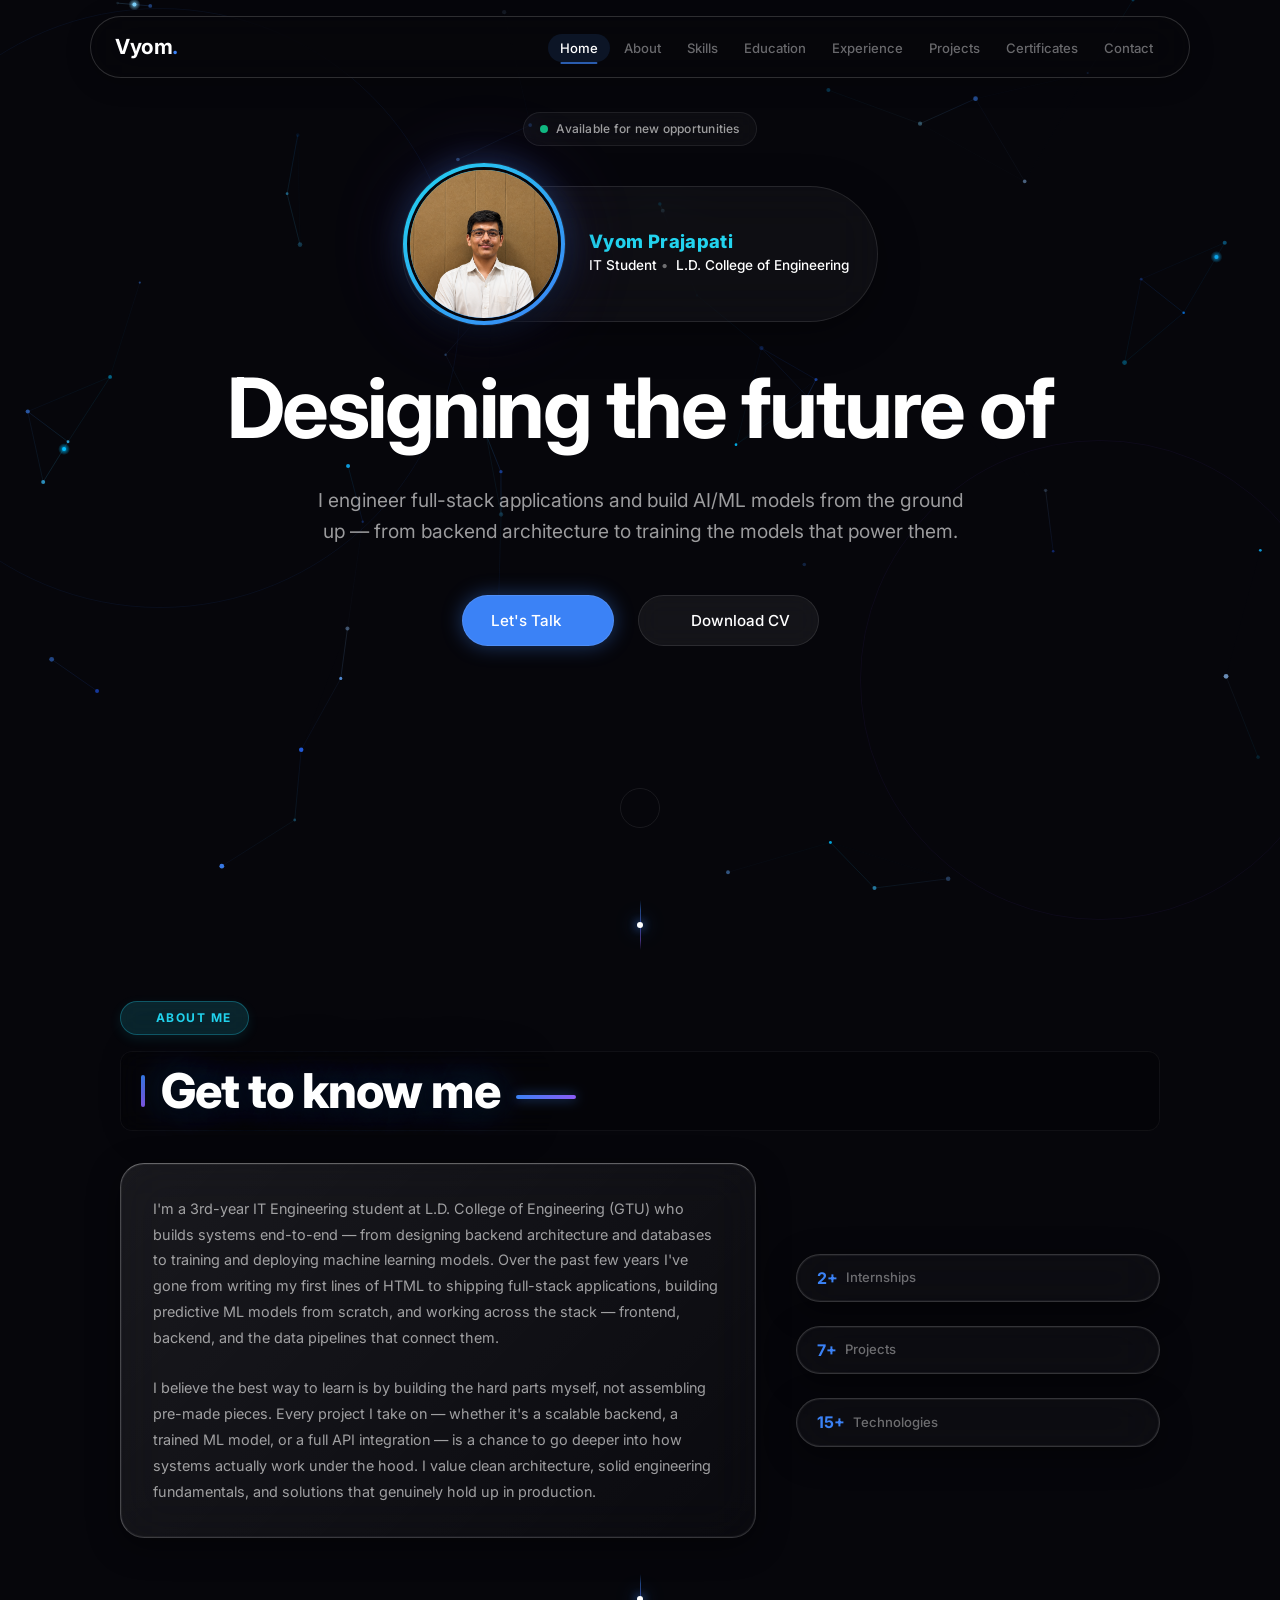
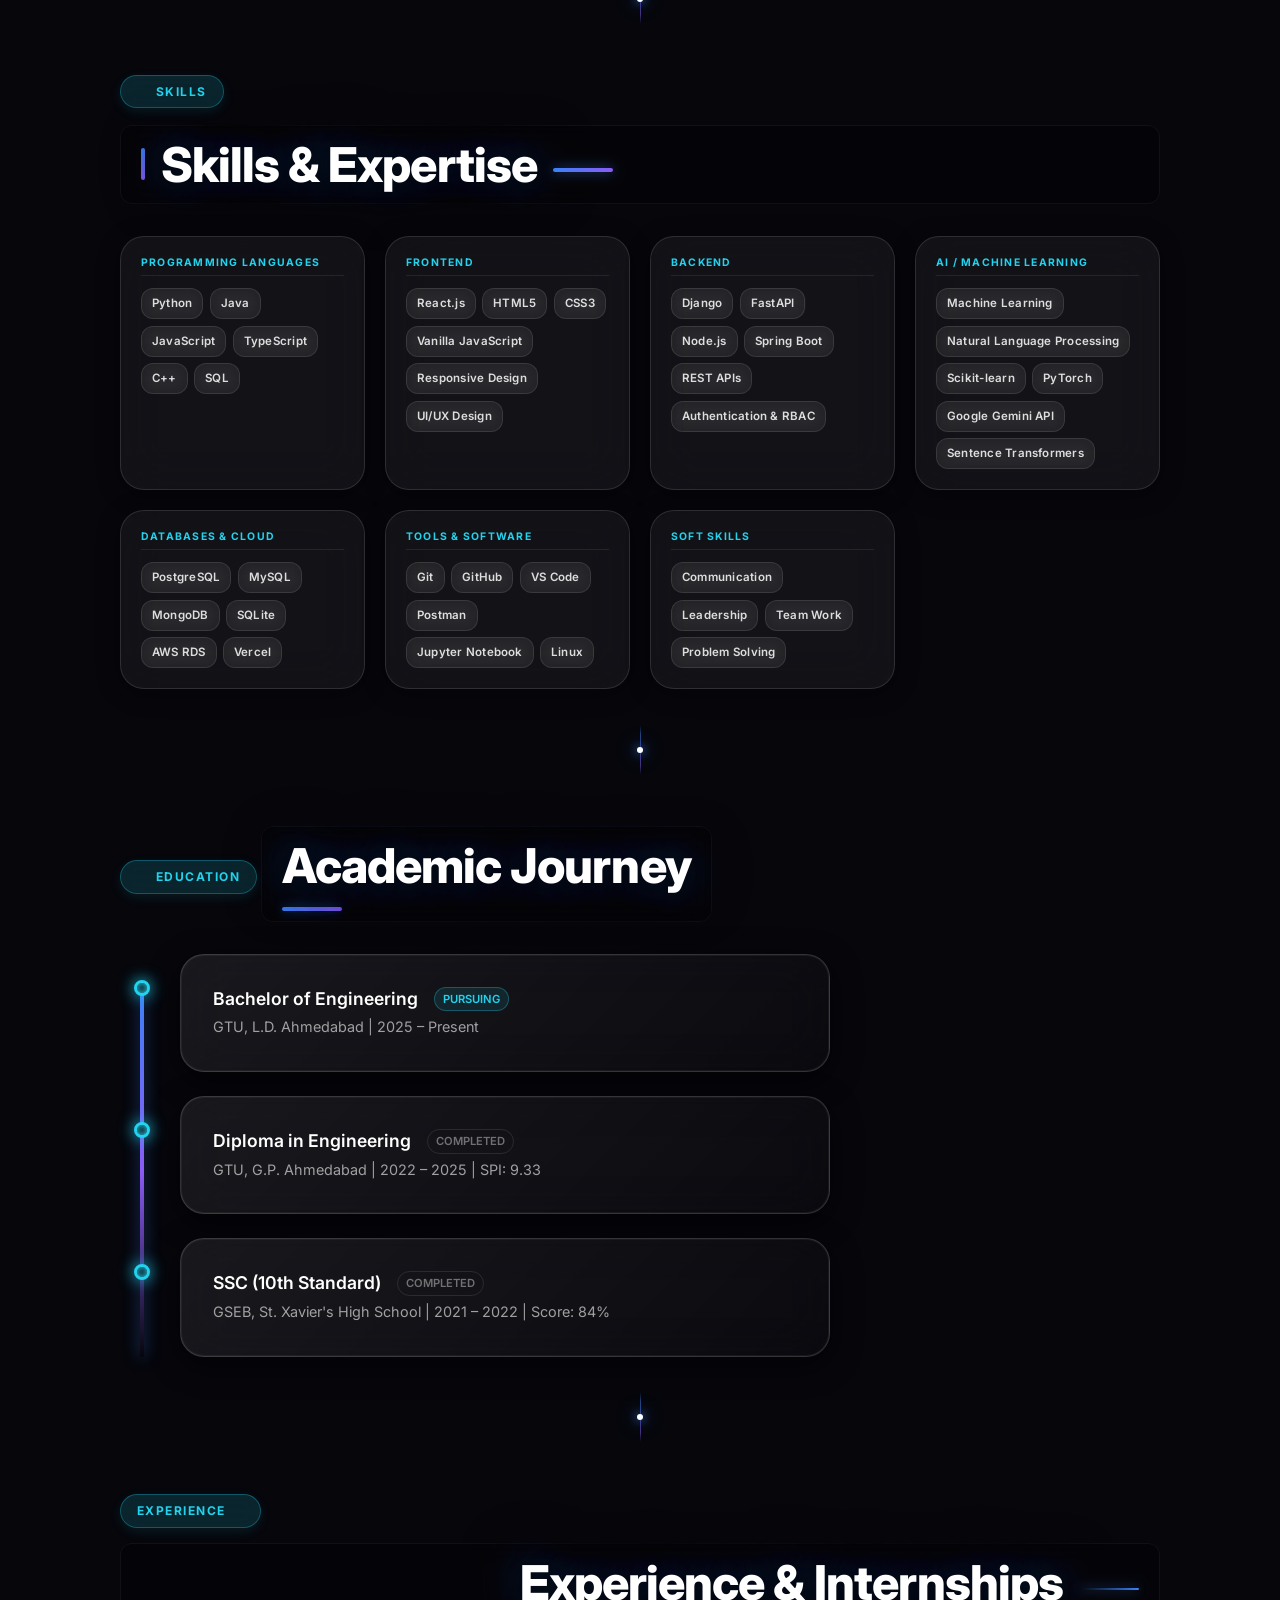
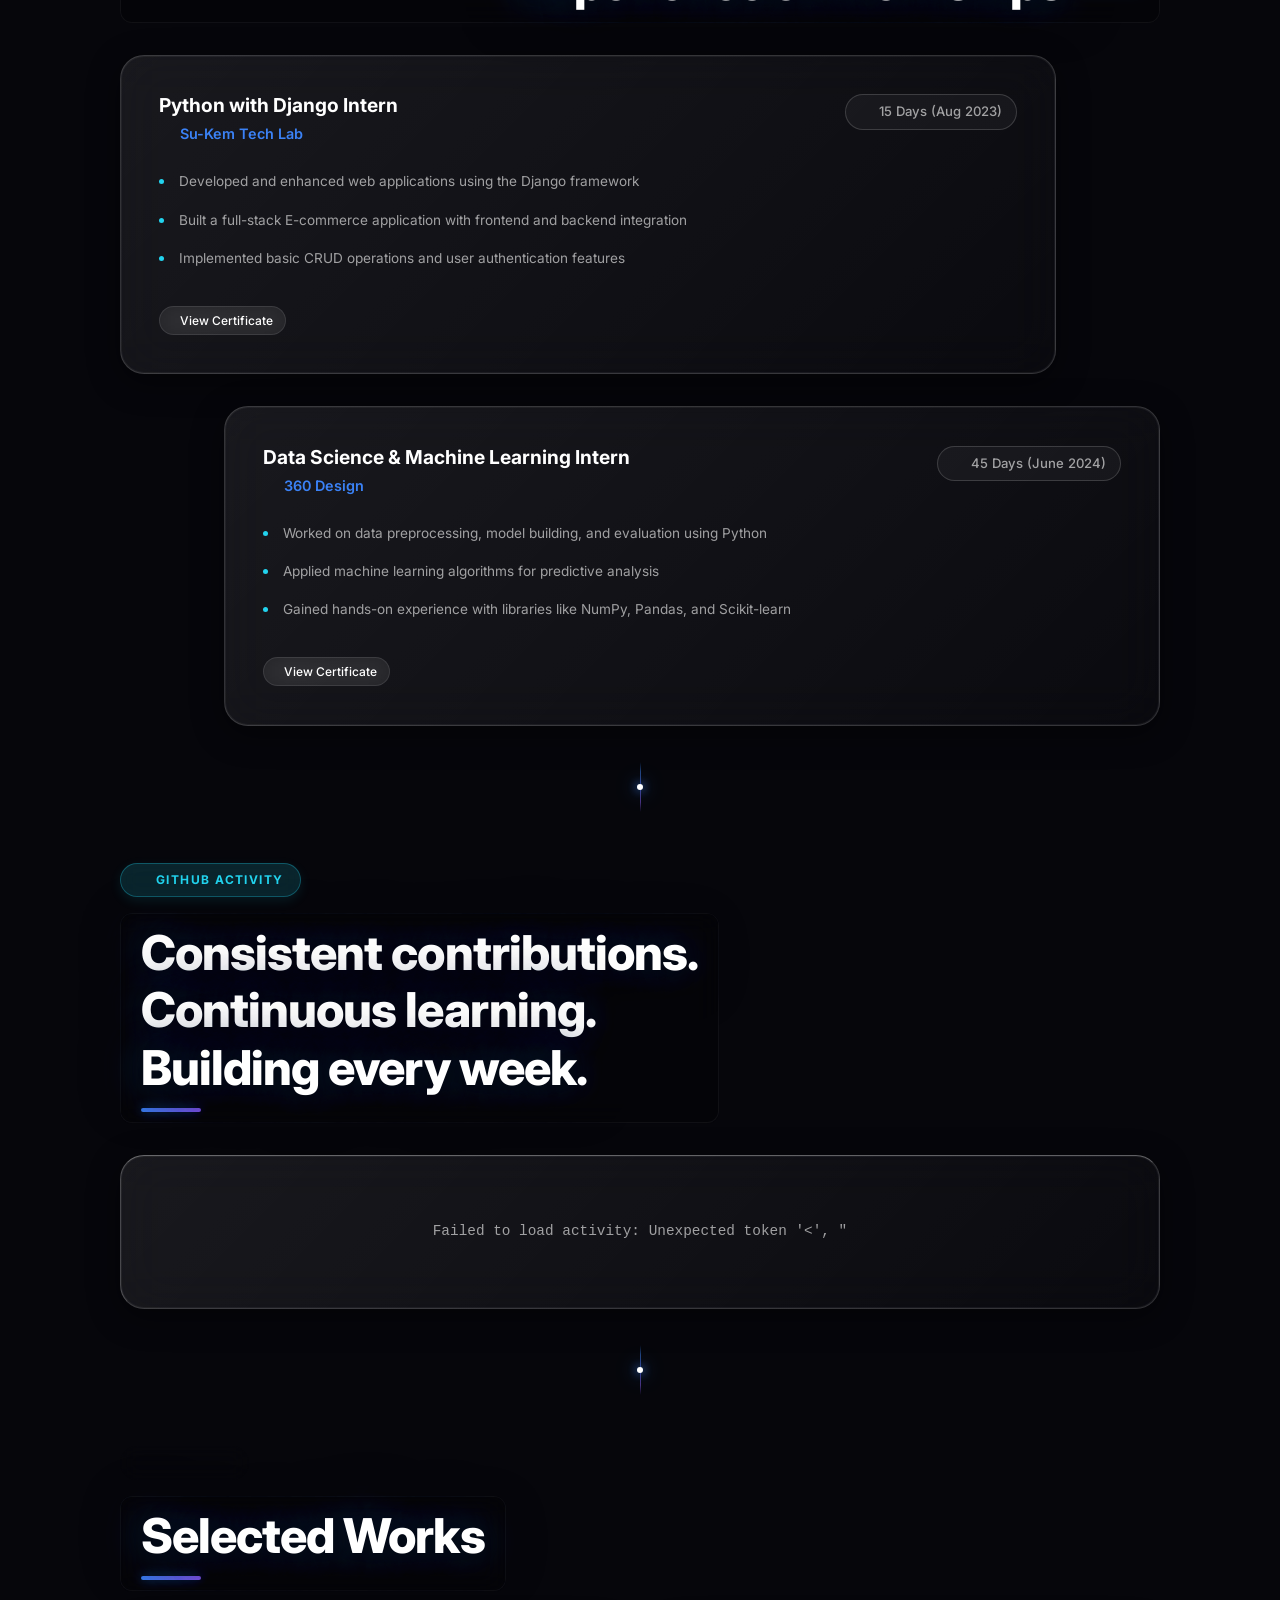
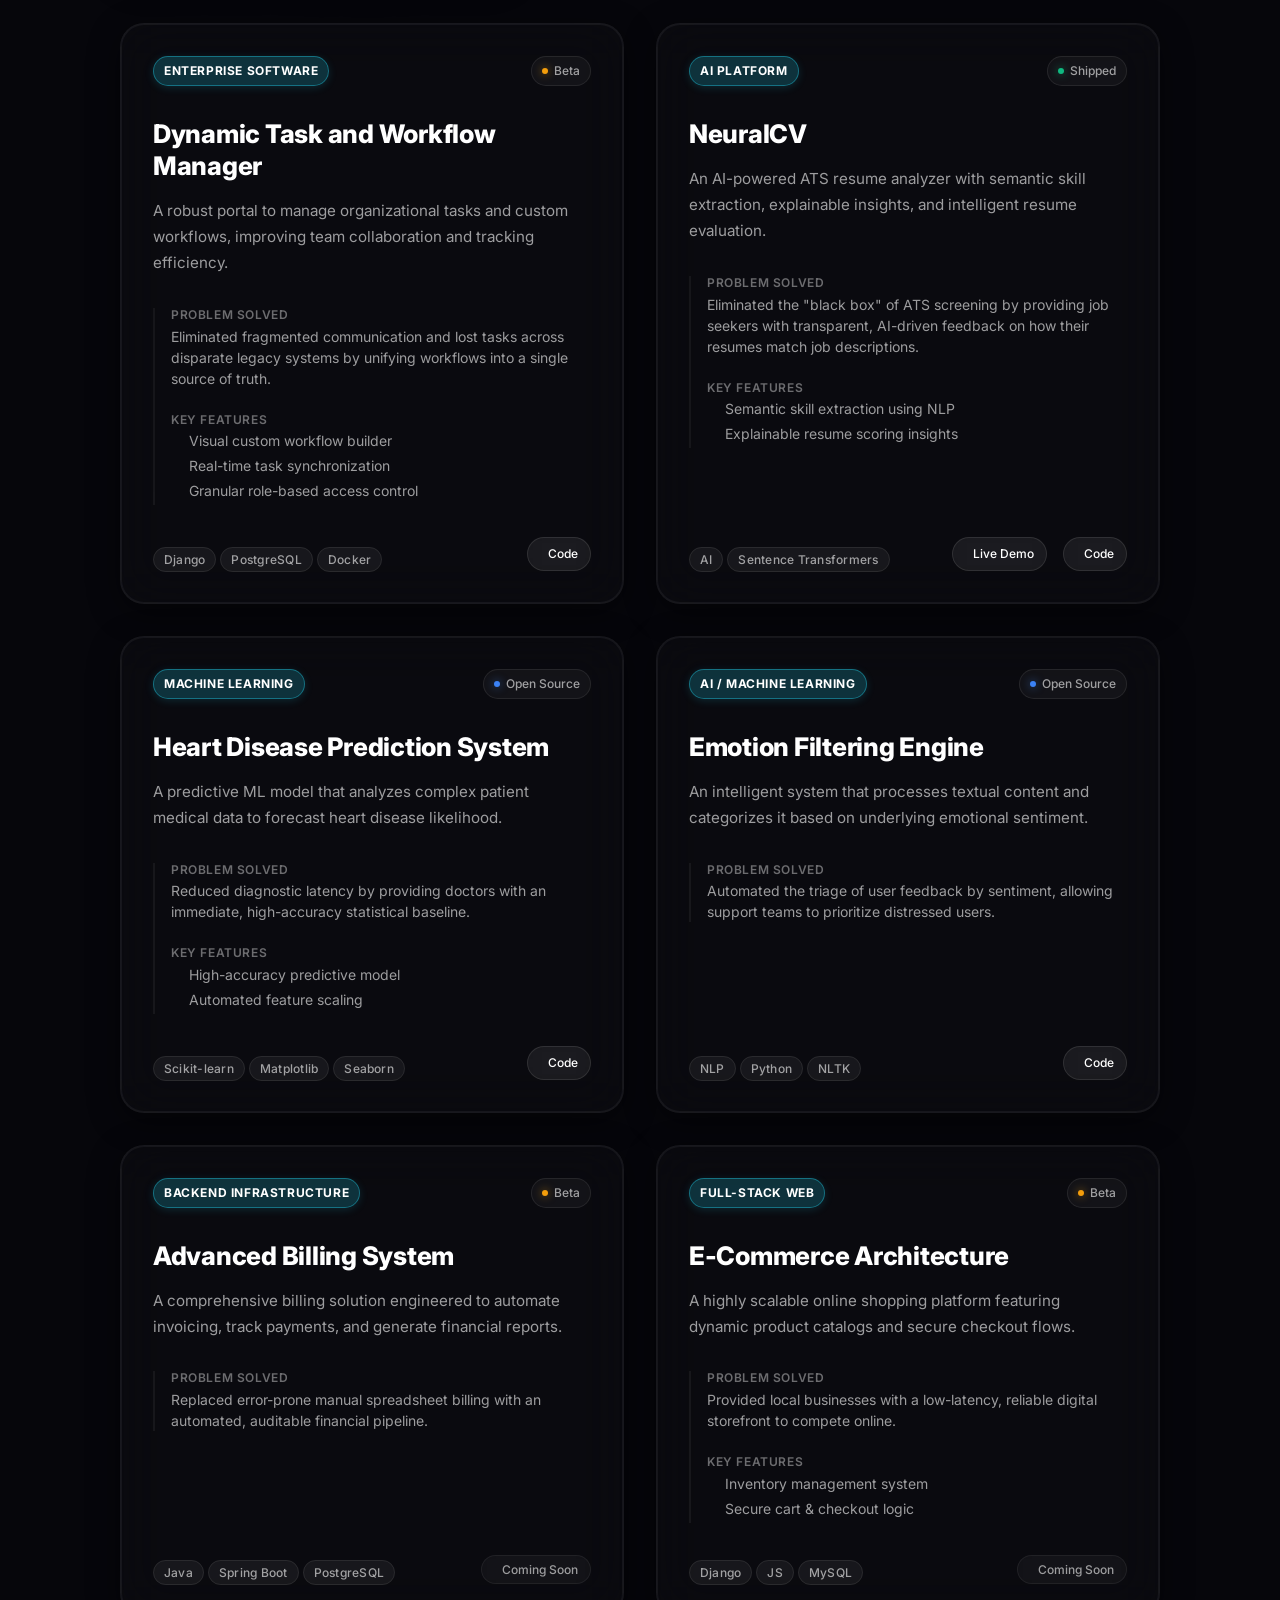
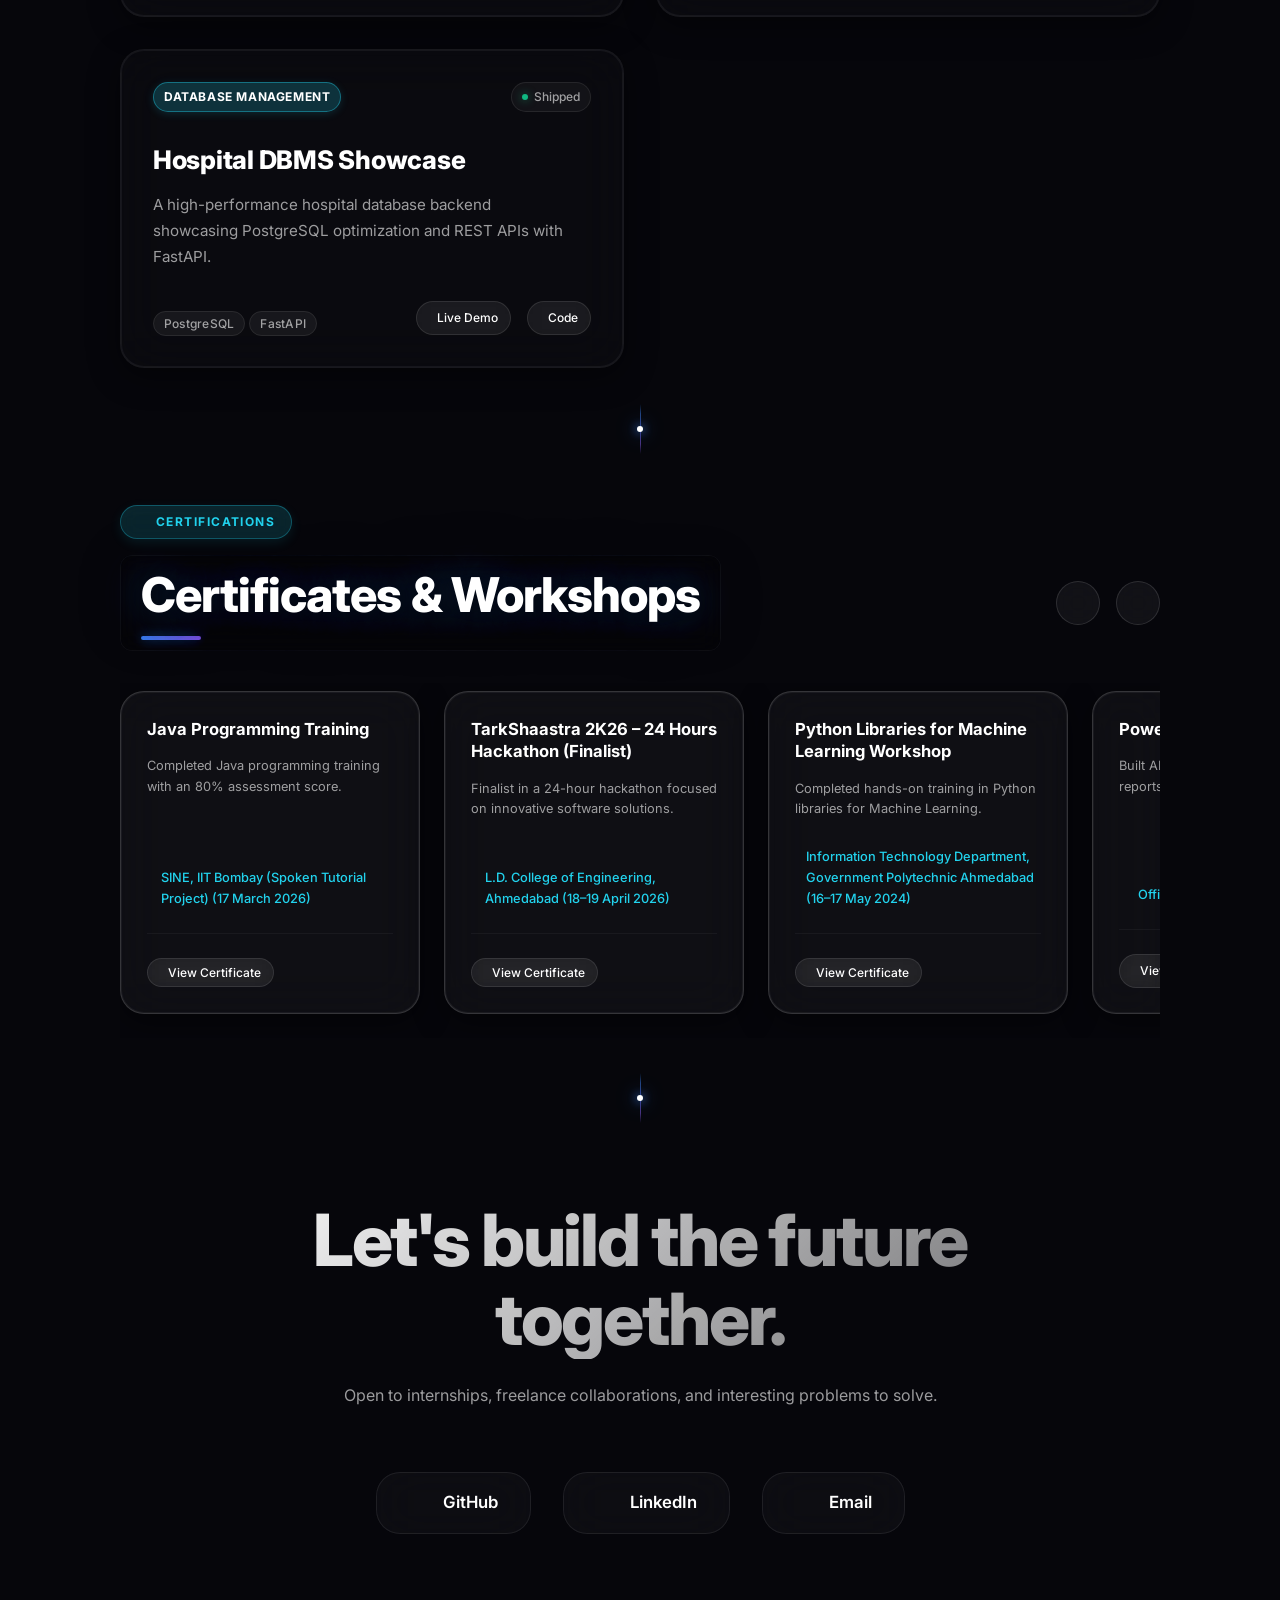
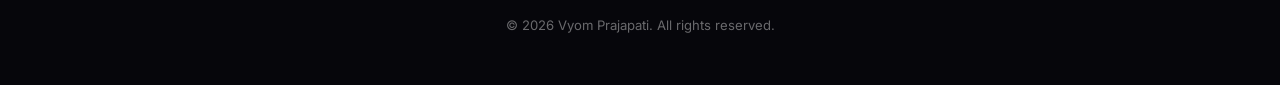
==== commit ef9deef1: "feat: initial portfolio release" ====
--- a/index.html
+++ b/index.html
@@ -441,6 +441,37 @@
 
   <div class="neural-connector" data-aos="fade-in"></div>
 
+  <!-- ═══════════════════════════════════════════════════
+       GITHUB ACTIVITY
+       ═══════════════════════════════════════════════════ -->
+  <section id="github-activity">
+    <div class="projects-layout">
+      <!-- Section label -->
+      <p class="section-label" data-aos="fade-up" data-aos-delay="100">
+        <i data-lucide="activity" class="section-label__icon"></i>
+        <span>GitHub Activity</span>
+      </p>
+
+      <div class="projects-header" data-aos="fade-up" data-aos-delay="150">
+        <h2 class="section-heading mb-0">
+          Consistent contributions.<br>
+          Continuous learning.<br>
+          <span class="text-gradient">Building every week.</span>
+        </h2>
+      </div>
+
+      <div class="github-graph-wrapper glass-card" data-aos="fade-up" data-aos-delay="250">
+        <div class="github-scroll-container">
+          <div id="github-graph-container" class="github-grid">
+            <div class="github-loading">Fetching GitHub Activity...</div>
+          </div>
+        </div>
+      </div>
+    </div>
+  </section>
+
+  <div class="neural-connector" data-aos="fade-in"></div>
+
   <section id="projects">
     <div class="projects-layout">
 
@@ -1022,6 +1053,12 @@
       <img id="certModalImg" src="" alt="Certificate" class="cert-modal__img" />
     </div>
   </div>
+
+  <!-- GitHub Tooltip -->
+  <div id="github-tooltip" class="github-tooltip glass-card" aria-hidden="true">
+    <div class="tooltip-date" id="github-tooltip-date"></div>
+    <div class="tooltip-count" id="github-tooltip-count"></div>
+  </div>
 </body>
 
 </html>
--- a/style.css
+++ b/style.css
@@ -2198,3 +2198,96 @@
   border-radius: 2px;
   flex-shrink: 0;
 }
+
+/* ═══════════════════════════════════════════════════
+   GITHUB ACTIVITY SECTION
+   ═══════════════════════════════════════════════════ */
+.github-graph-wrapper {
+  padding: var(--space-4);
+  margin-top: var(--space-4);
+  overflow: hidden;
+  display: flex;
+  justify-content: center;
+}
+
+.github-scroll-container {
+  max-width: 100%;
+  overflow-x: auto;
+  /* Hide scrollbar for cleaner look */
+  scrollbar-width: none; 
+}
+.github-scroll-container::-webkit-scrollbar {
+  display: none;
+}
+
+.github-grid {
+  display: grid;
+  grid-template-rows: repeat(7, 1fr);
+  grid-auto-flow: column;
+  gap: 4px;
+  min-width: max-content;
+}
+
+.github-cell {
+  width: 12px;
+  height: 12px;
+  border-radius: 3px;
+  background: var(--surface-2);
+  border: 1px solid rgba(255, 255, 255, 0.05);
+  transition: transform 0.4s cubic-bezier(0.175, 0.885, 0.32, 1.275), 
+              box-shadow 0.4s ease, 
+              background 0.4s ease;
+  cursor: crosshair;
+}
+
+.github-cell:hover {
+  transform: scale(1.6);
+  z-index: 10;
+  border-color: rgba(255, 255, 255, 0.4);
+  box-shadow: 0 0 10px var(--accent-primary), 
+              0 0 20px var(--accent-secondary);
+}
+
+.github-loading {
+  font-family: var(--font-mono, monospace);
+  color: var(--text-secondary);
+  font-size: 0.9rem;
+  padding: var(--space-4);
+  text-align: center;
+  grid-column: 1 / -1;
+  grid-row: 1 / -1;
+}
+
+/* Tooltip */
+.github-tooltip {
+  position: fixed;
+  top: 0;
+  left: 0;
+  pointer-events: none;
+  opacity: 0;
+  transform: translate(-50%, -100%) translateY(-10px);
+  padding: var(--space-2) var(--space-3);
+  z-index: 9999;
+  border-radius: var(--radius-md);
+  text-align: center;
+  transition: opacity 0.2s ease, transform 0.2s ease;
+}
+
+.github-tooltip.visible {
+  opacity: 1;
+}
+
+.tooltip-date {
+  font-size: 0.75rem;
+  color: var(--text-secondary);
+  margin-bottom: 2px;
+}
+
+.tooltip-count {
+  font-size: 0.9rem;
+  font-weight: 600;
+  color: var(--text-primary);
+  background: var(--gradient-primary);
+  -webkit-background-clip: text;
+  -webkit-text-fill-color: transparent;
+}
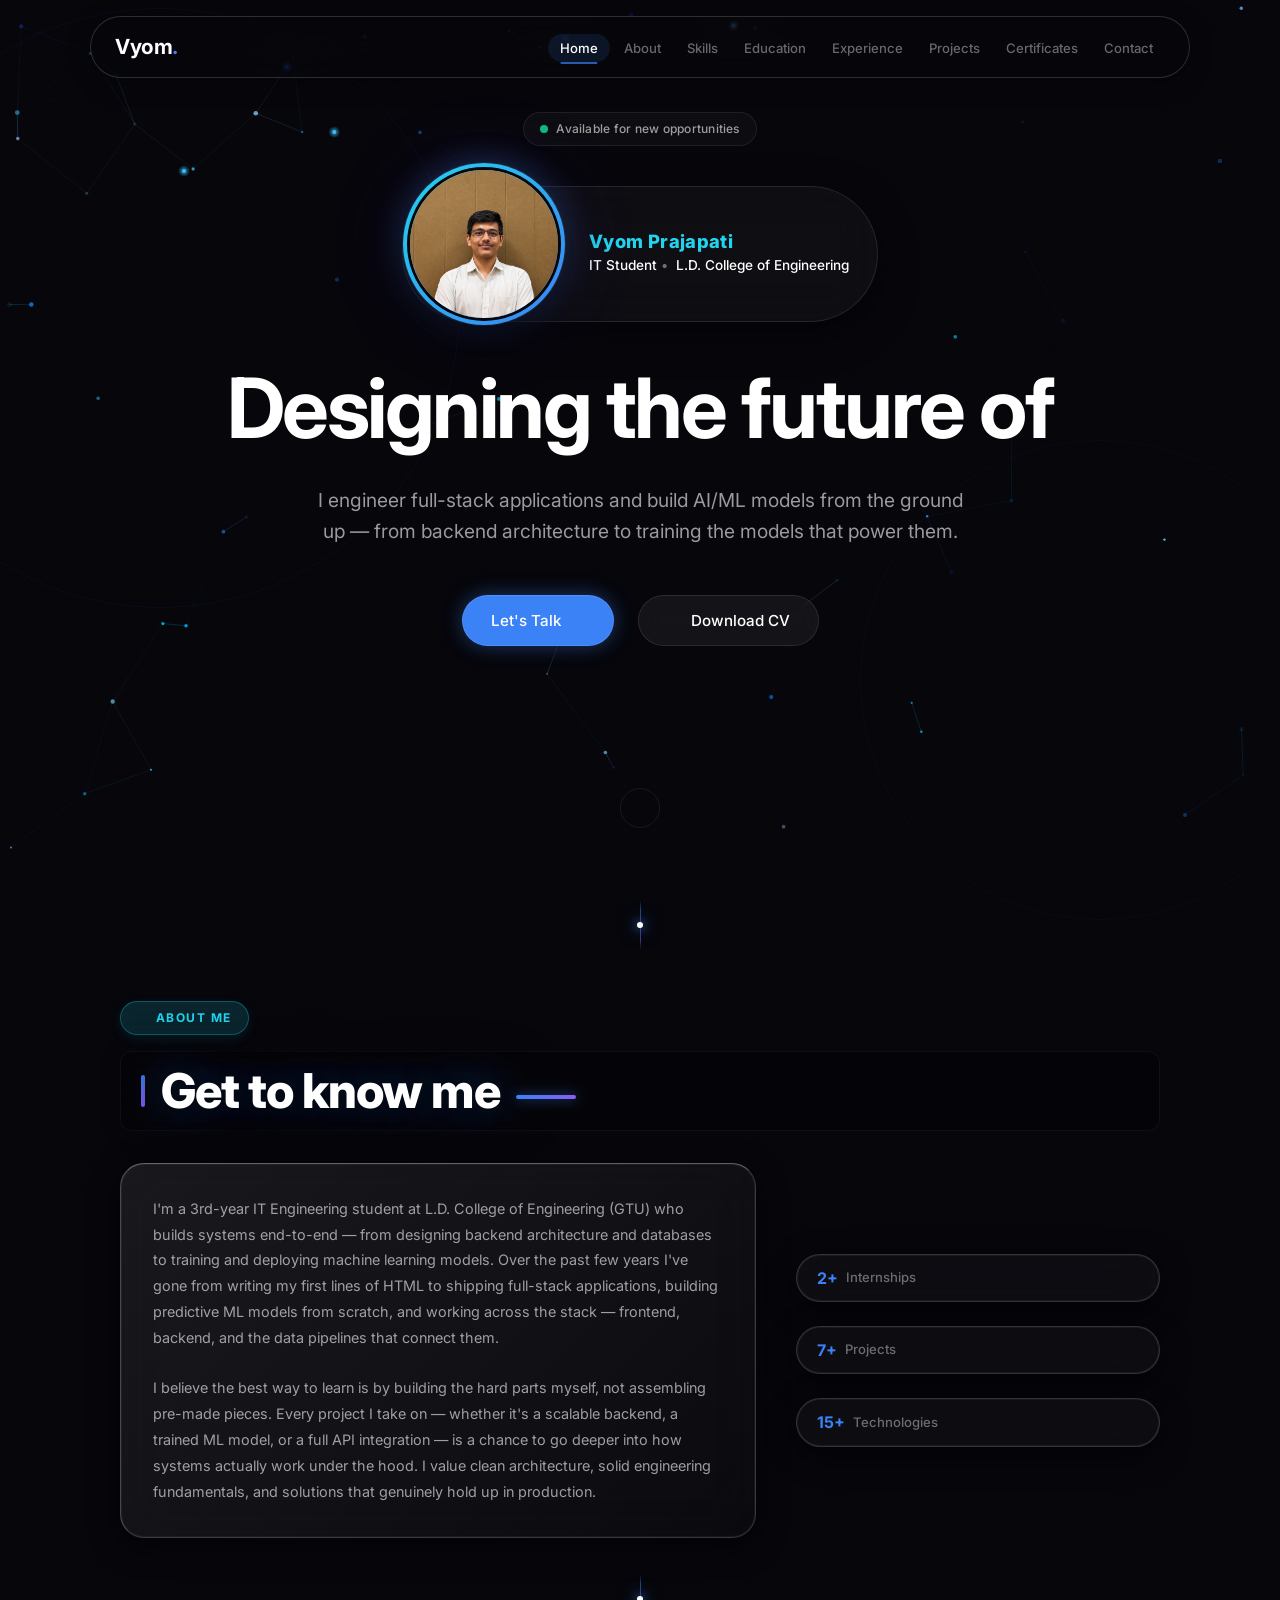
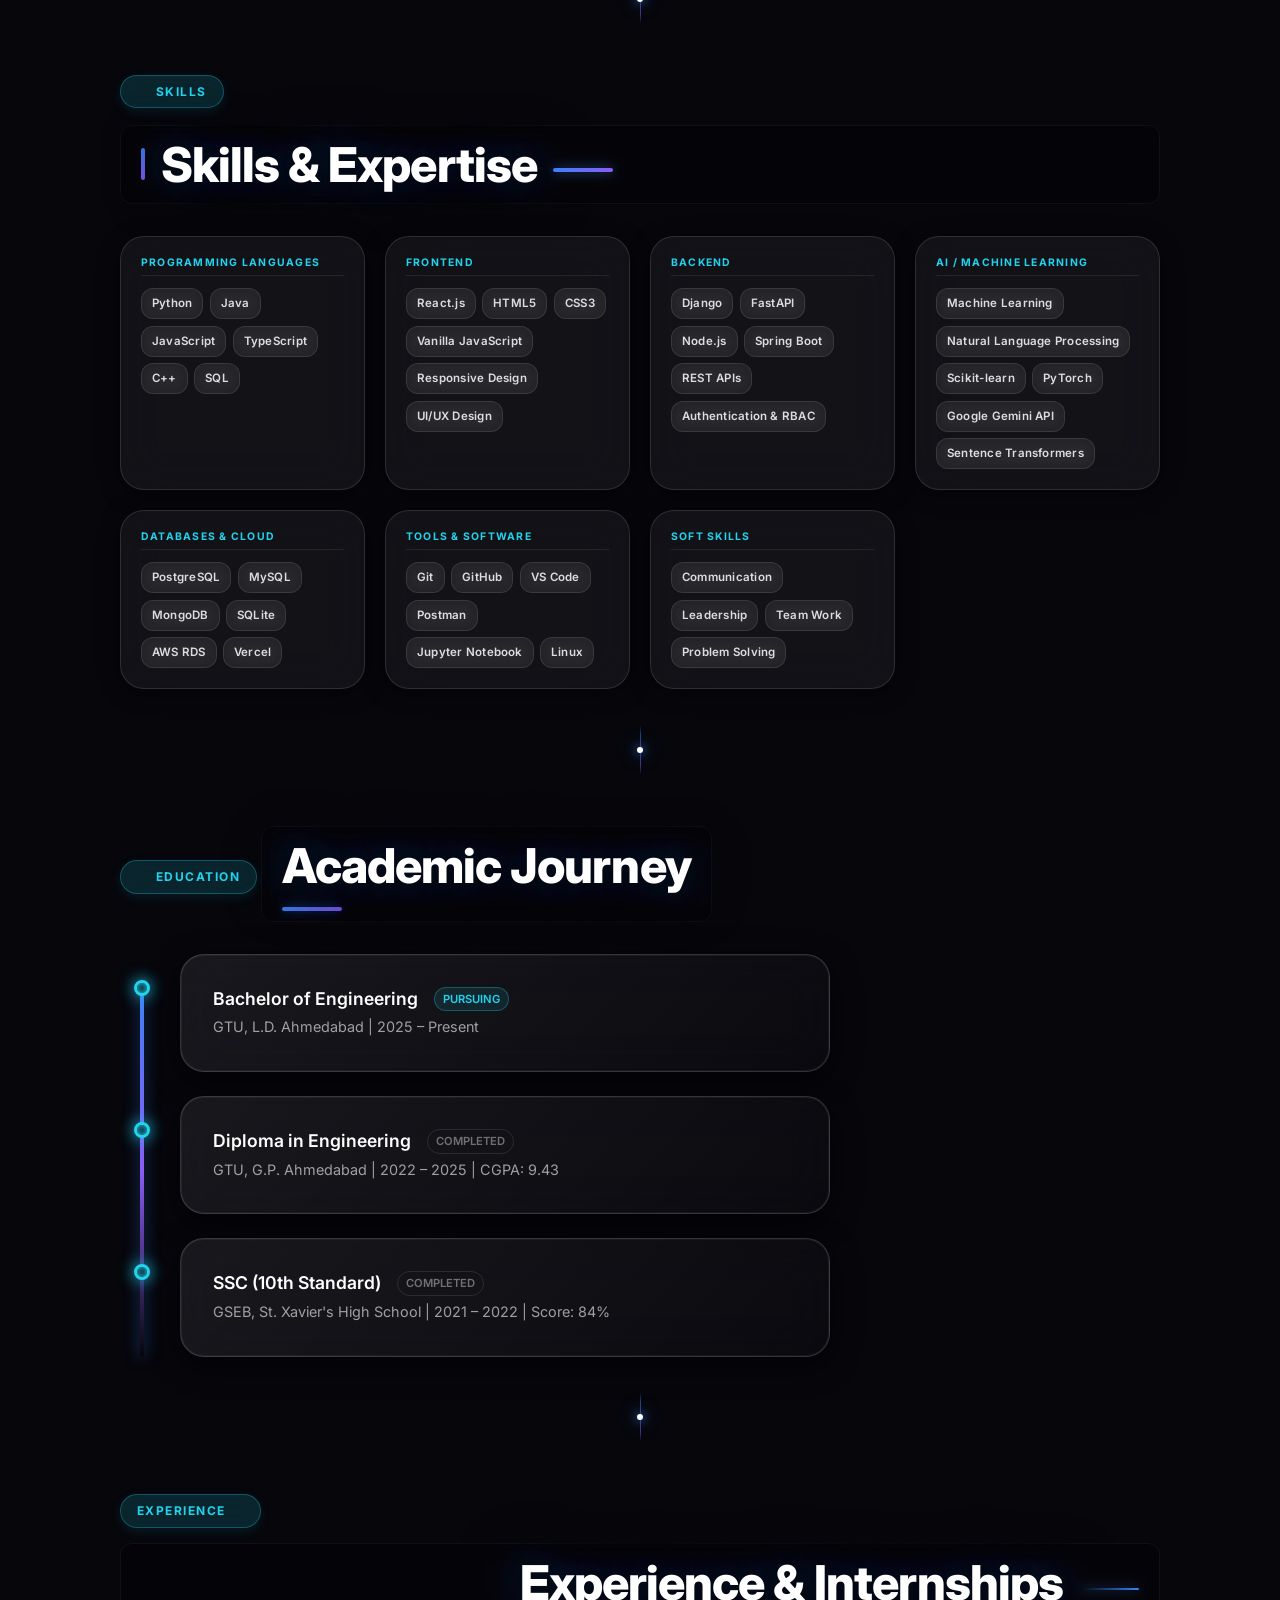
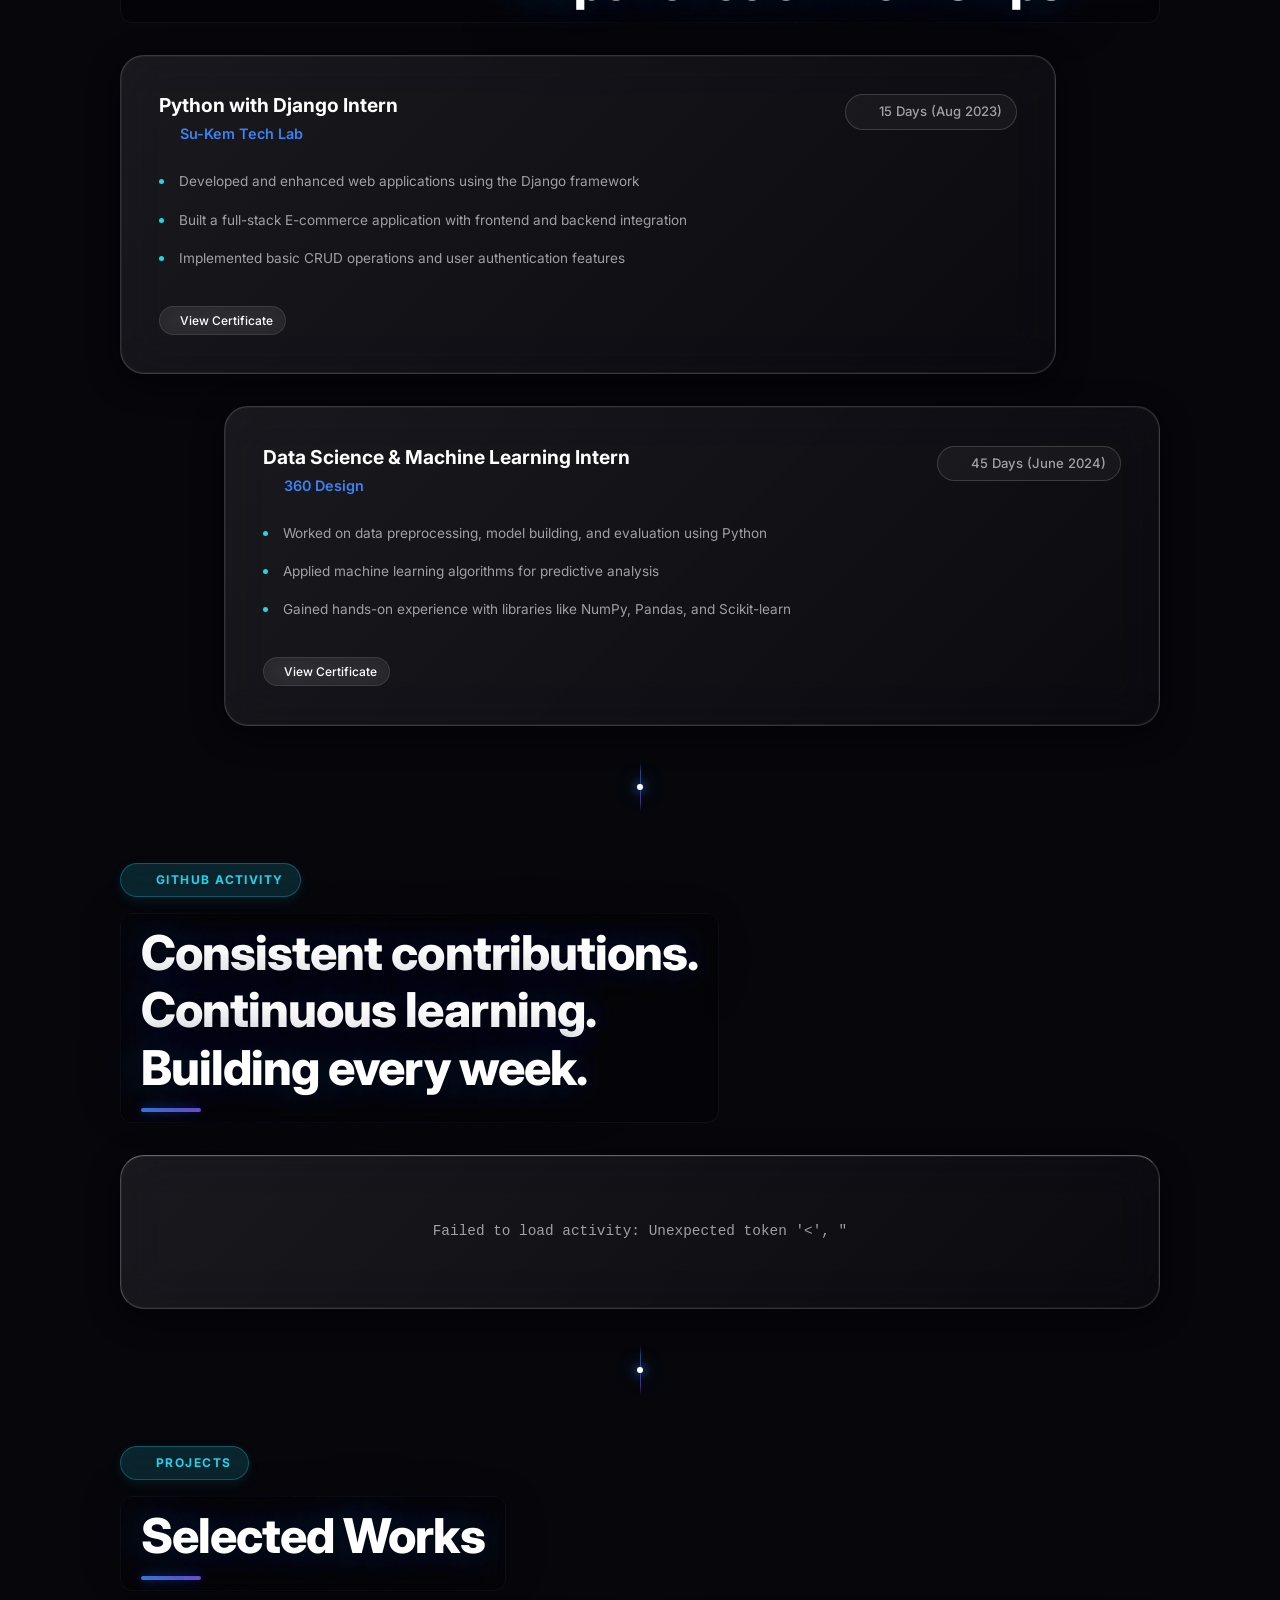
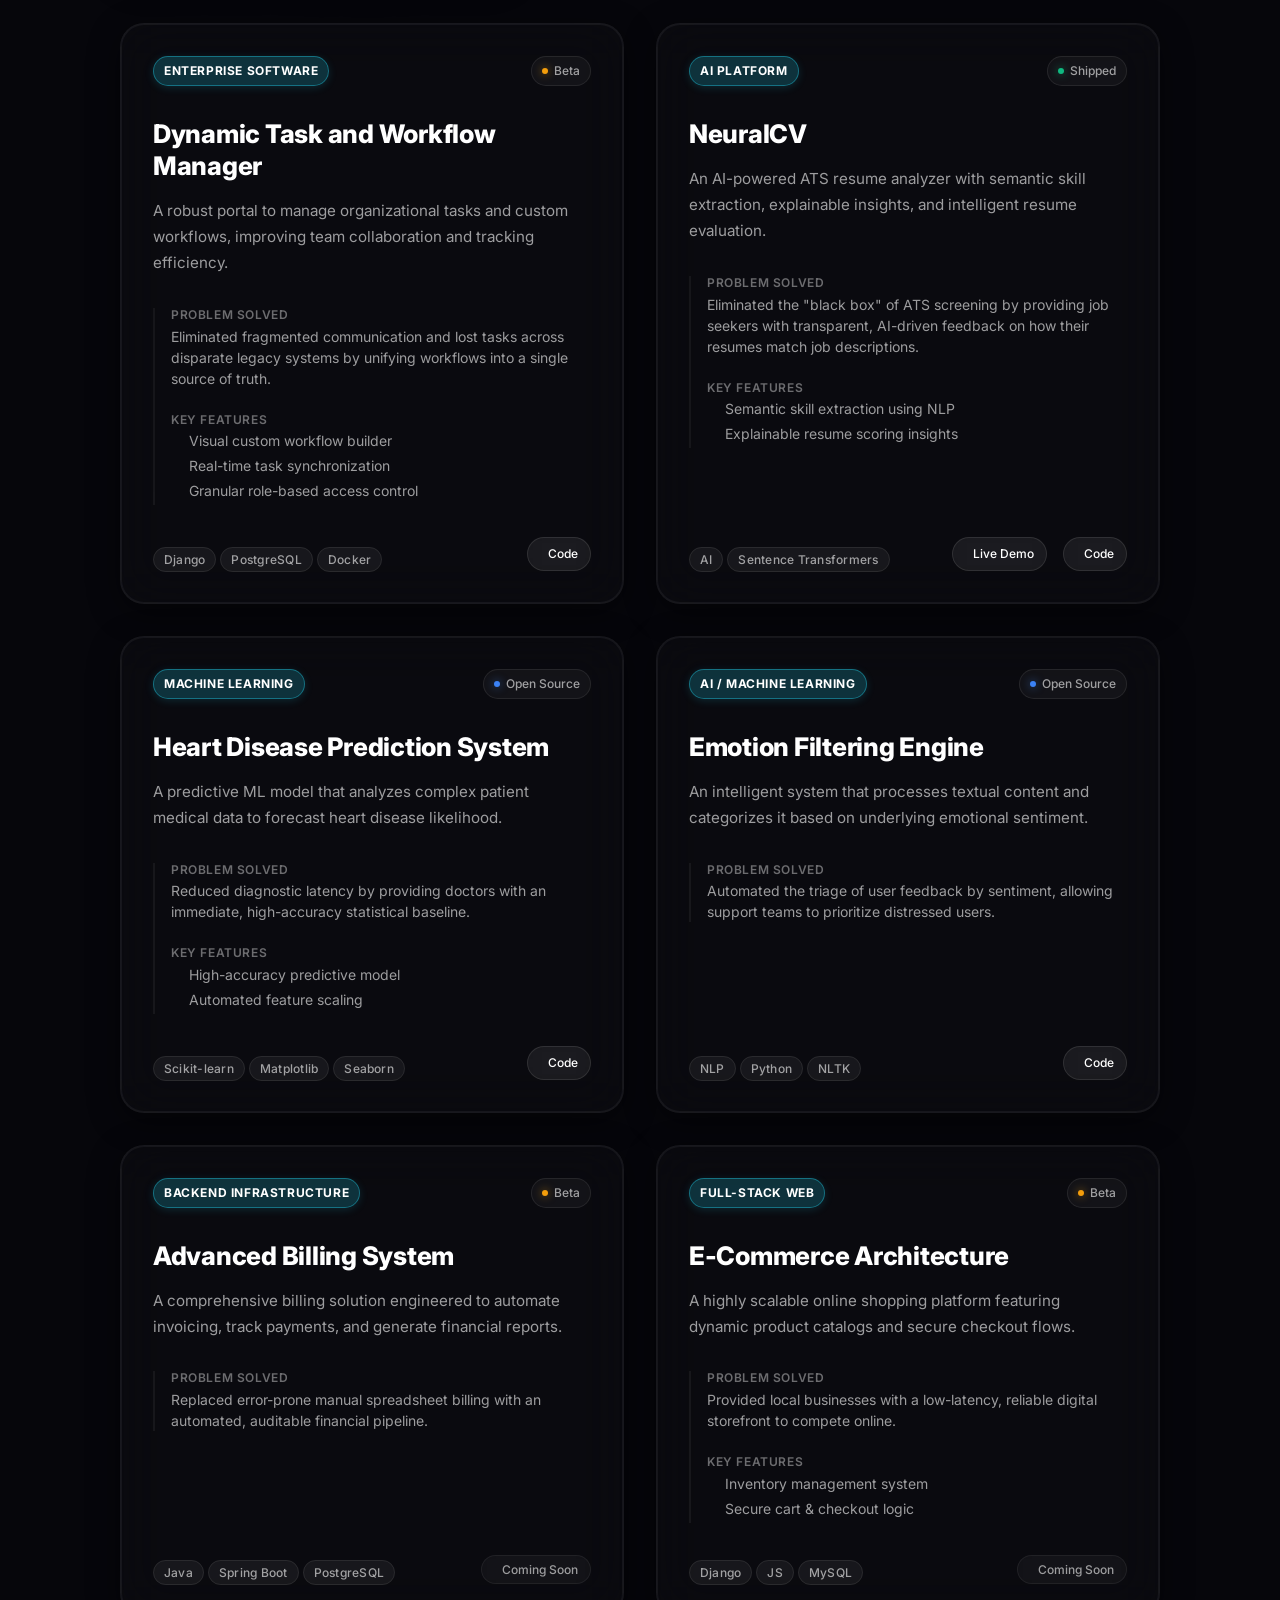
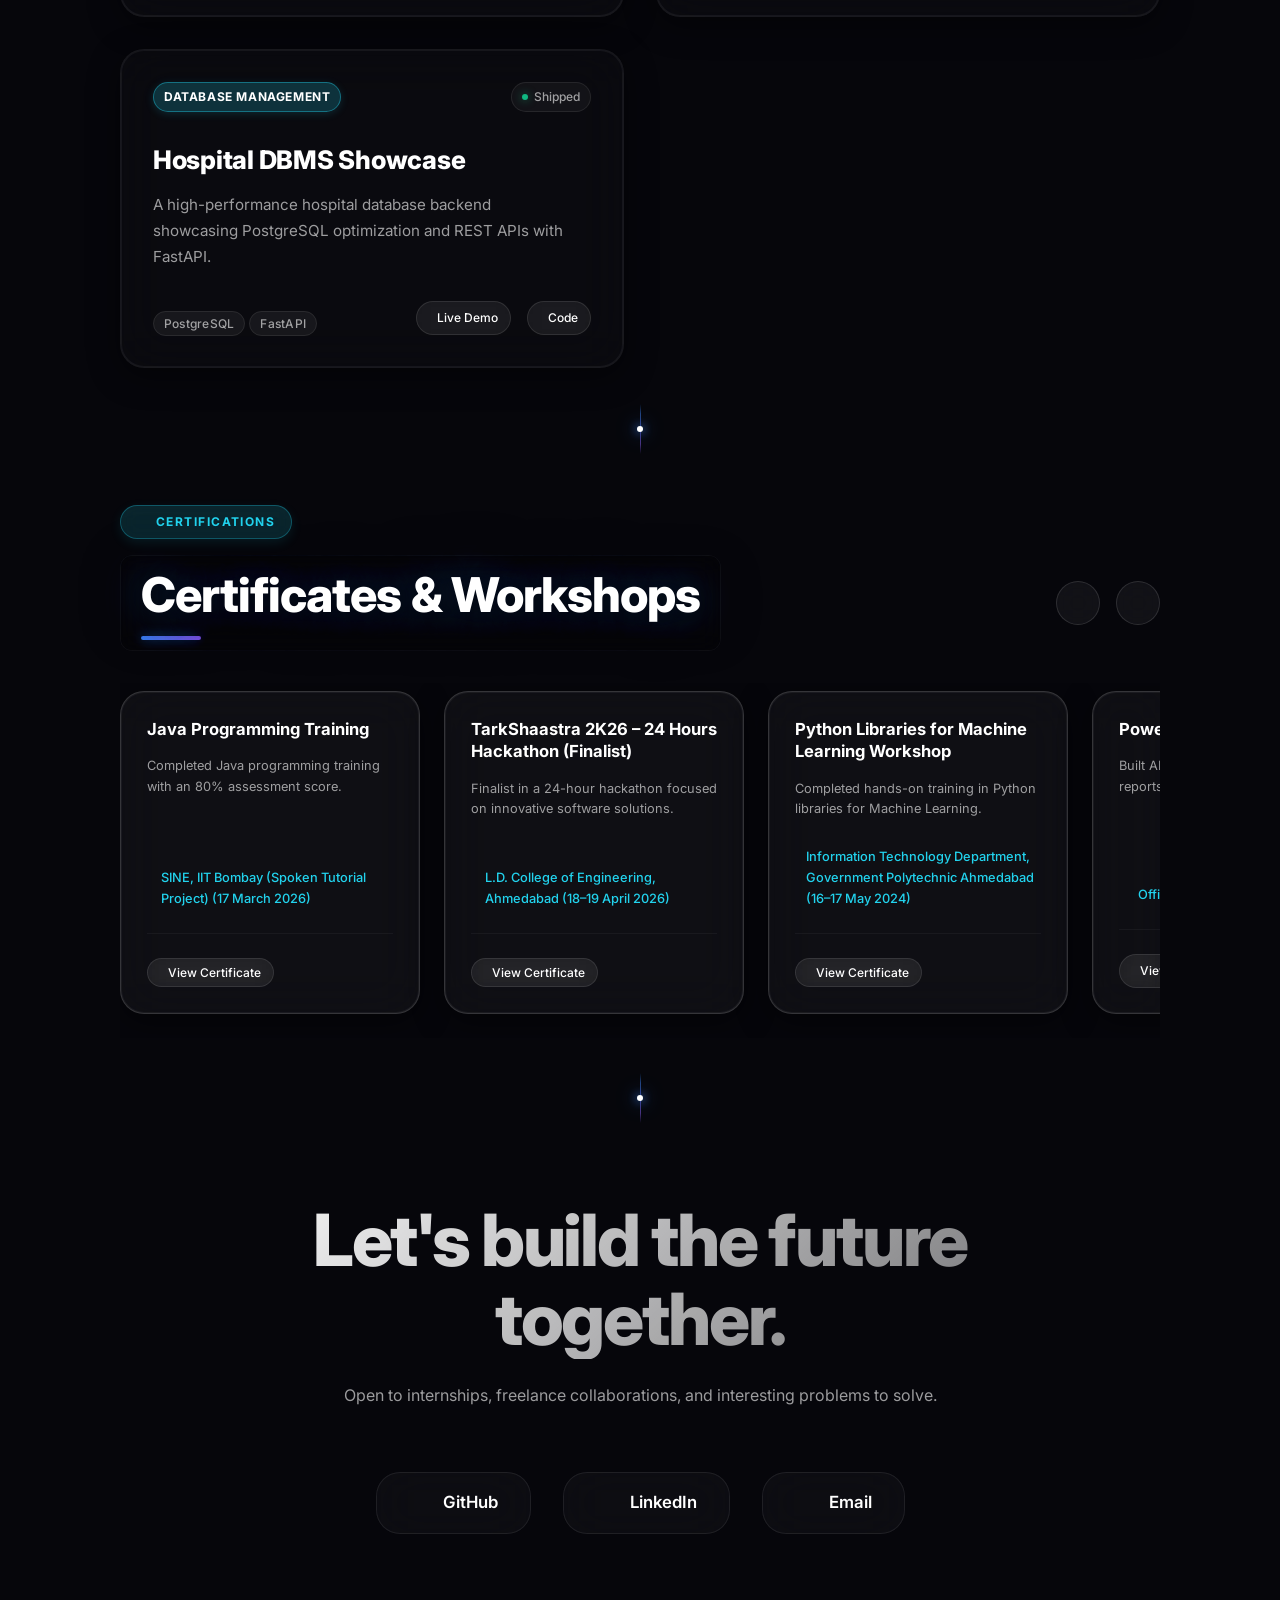
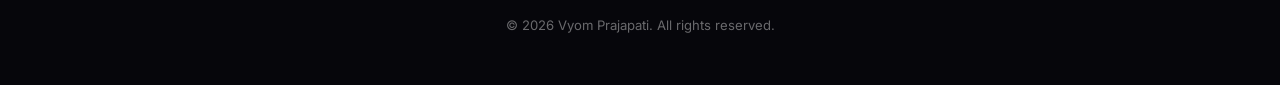
==== commit 0877bca3: "fix: update diploma score to CGPA 9.43" ====
--- a/index.html
+++ b/index.html
@@ -353,7 +353,7 @@
               <h3 class="edu-compact-title">Diploma in Engineering</h3>
               <span class="edu-compact-status">Completed</span>
             </div>
-            <p class="edu-compact-meta">GTU, G.P. Ahmedabad | 2022 &ndash; 2025 | SPI: 9.33</p>
+            <p class="edu-compact-meta">GTU, G.P. Ahmedabad | 2022 &ndash; 2025 | CGPA: 9.43</p>
           </div>
         </div>
 
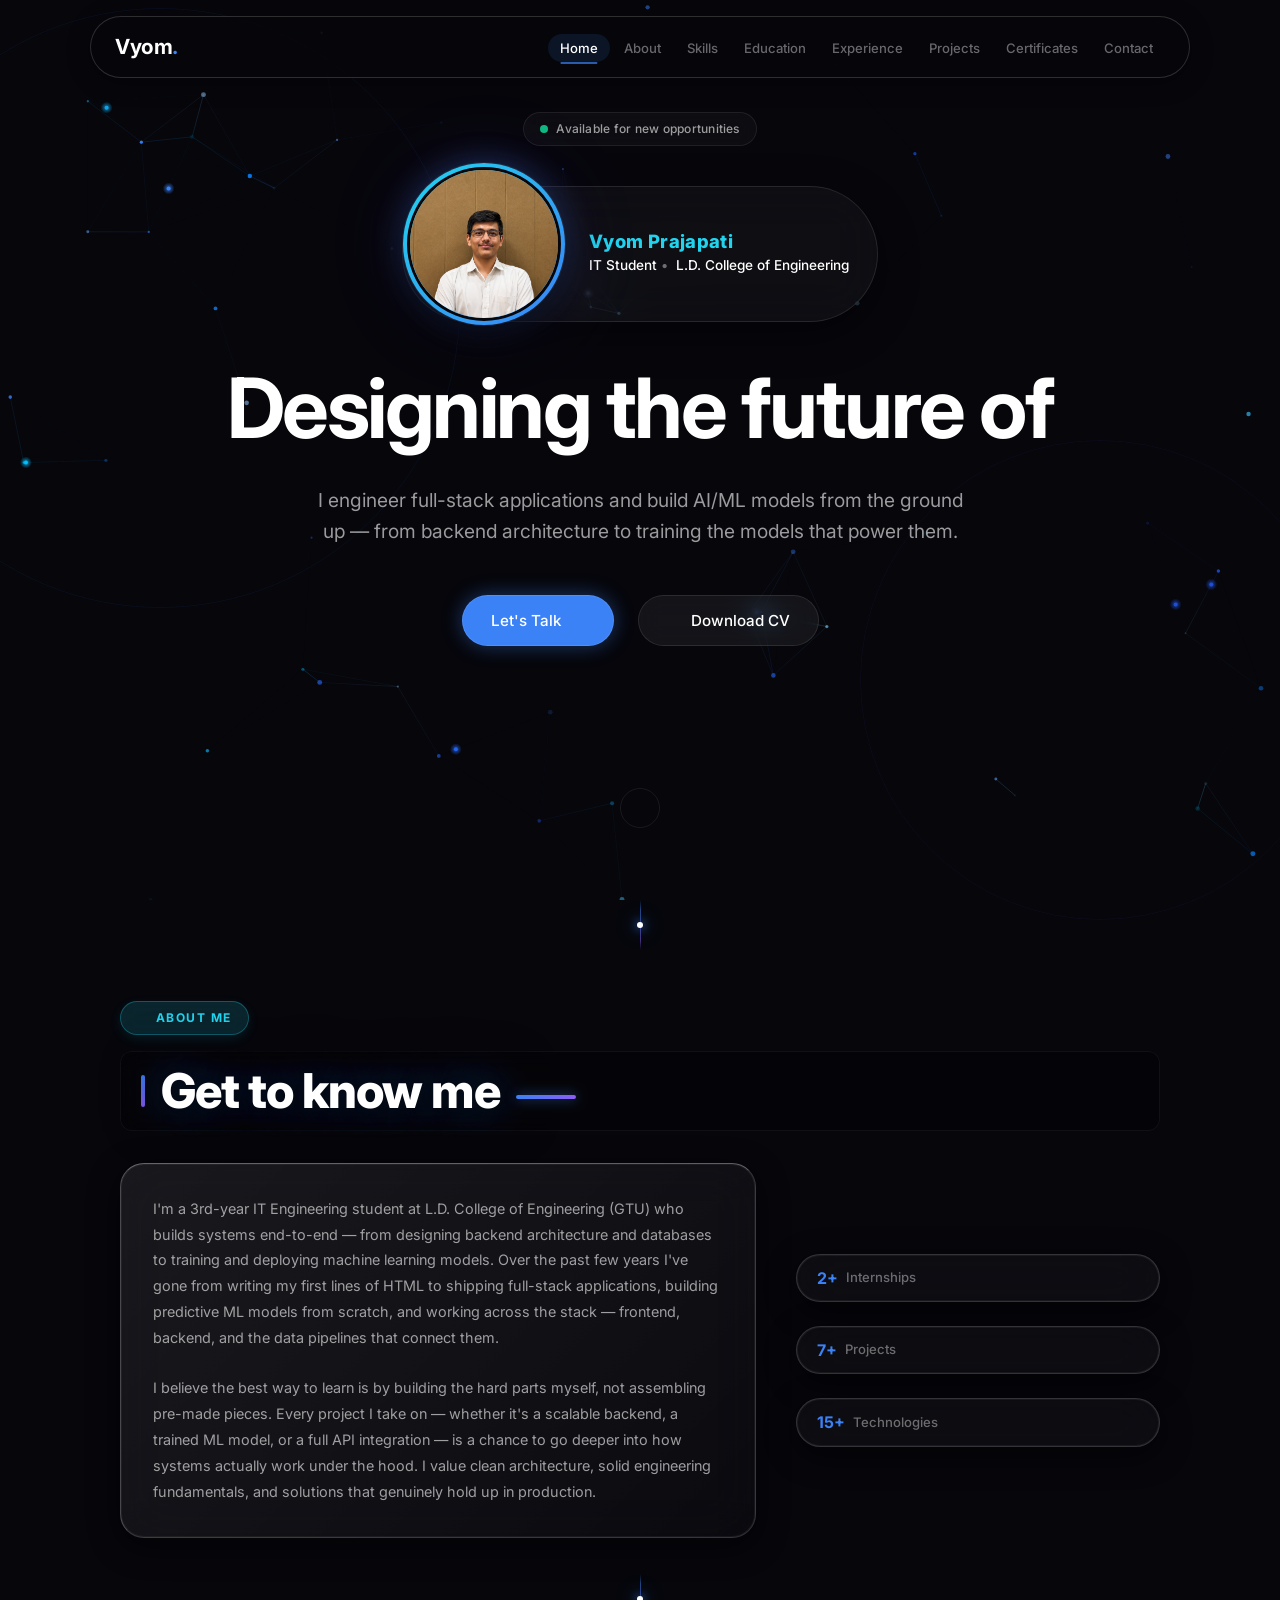
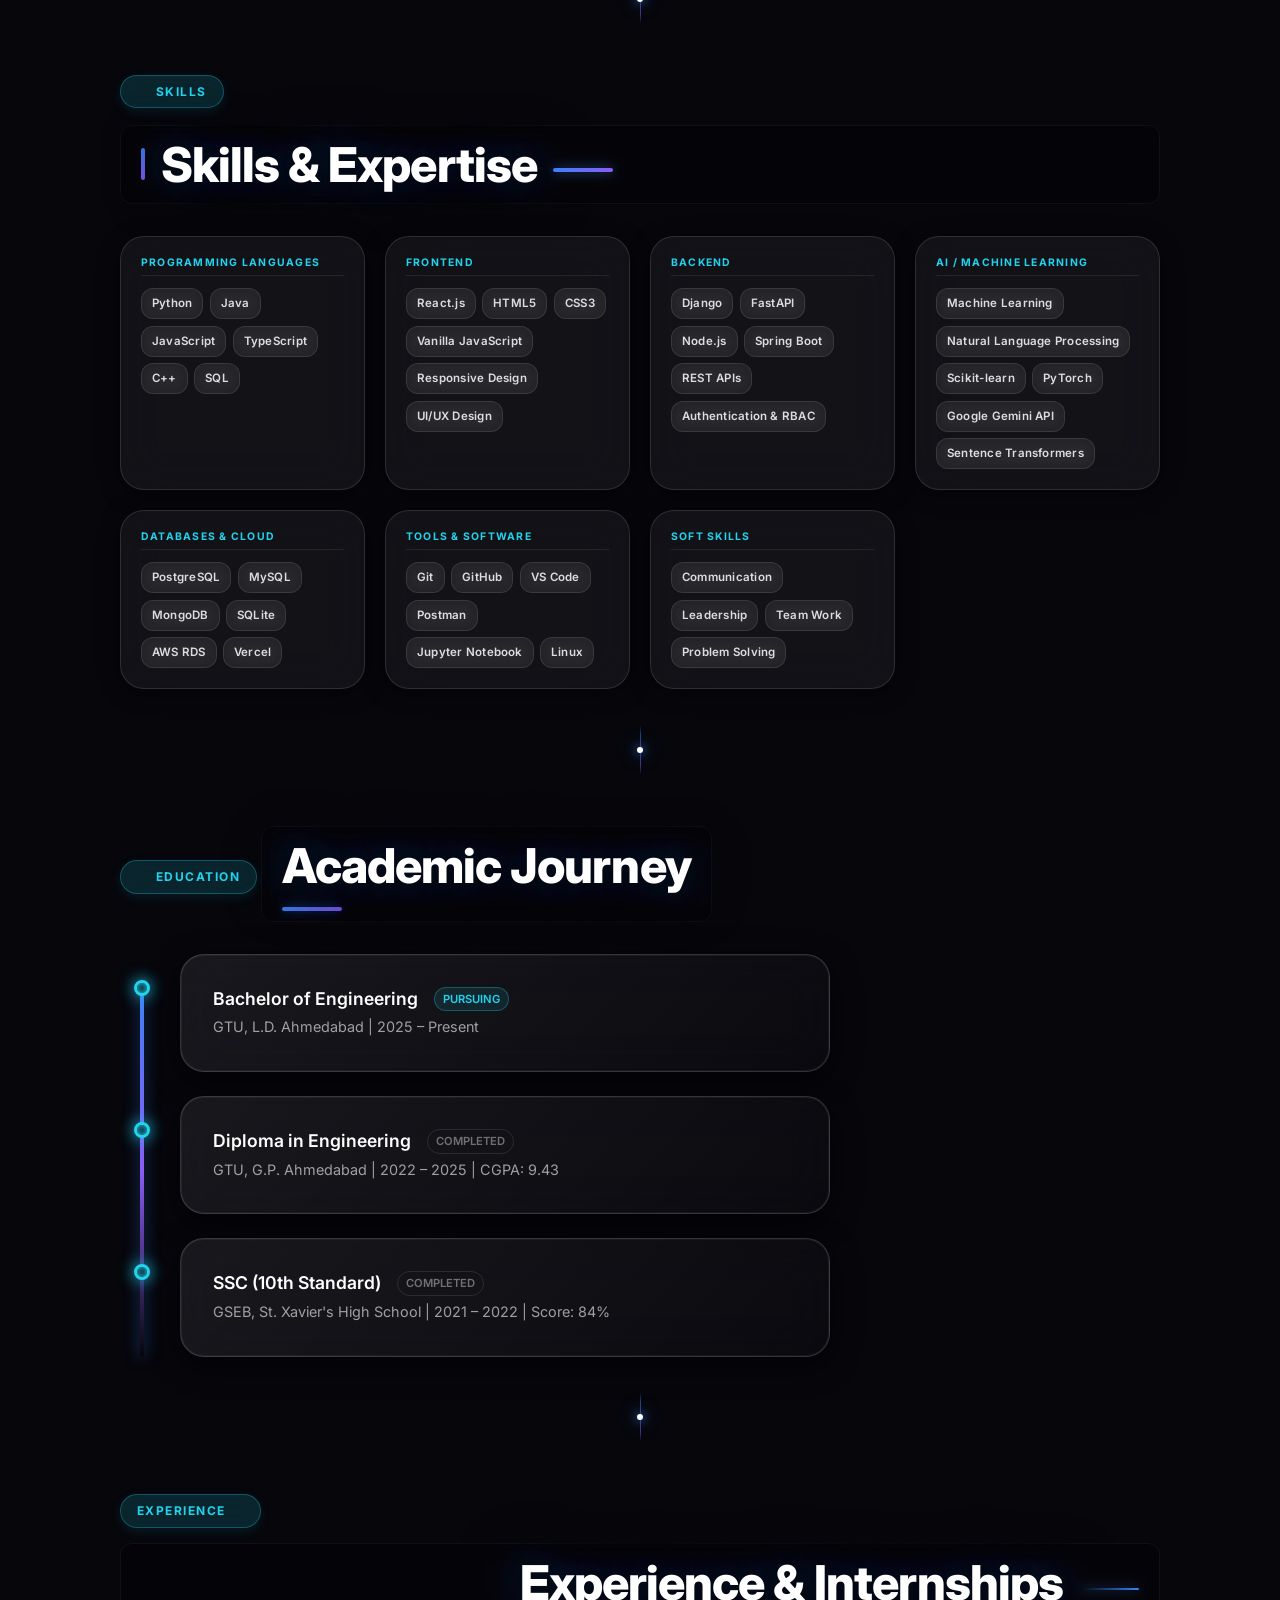
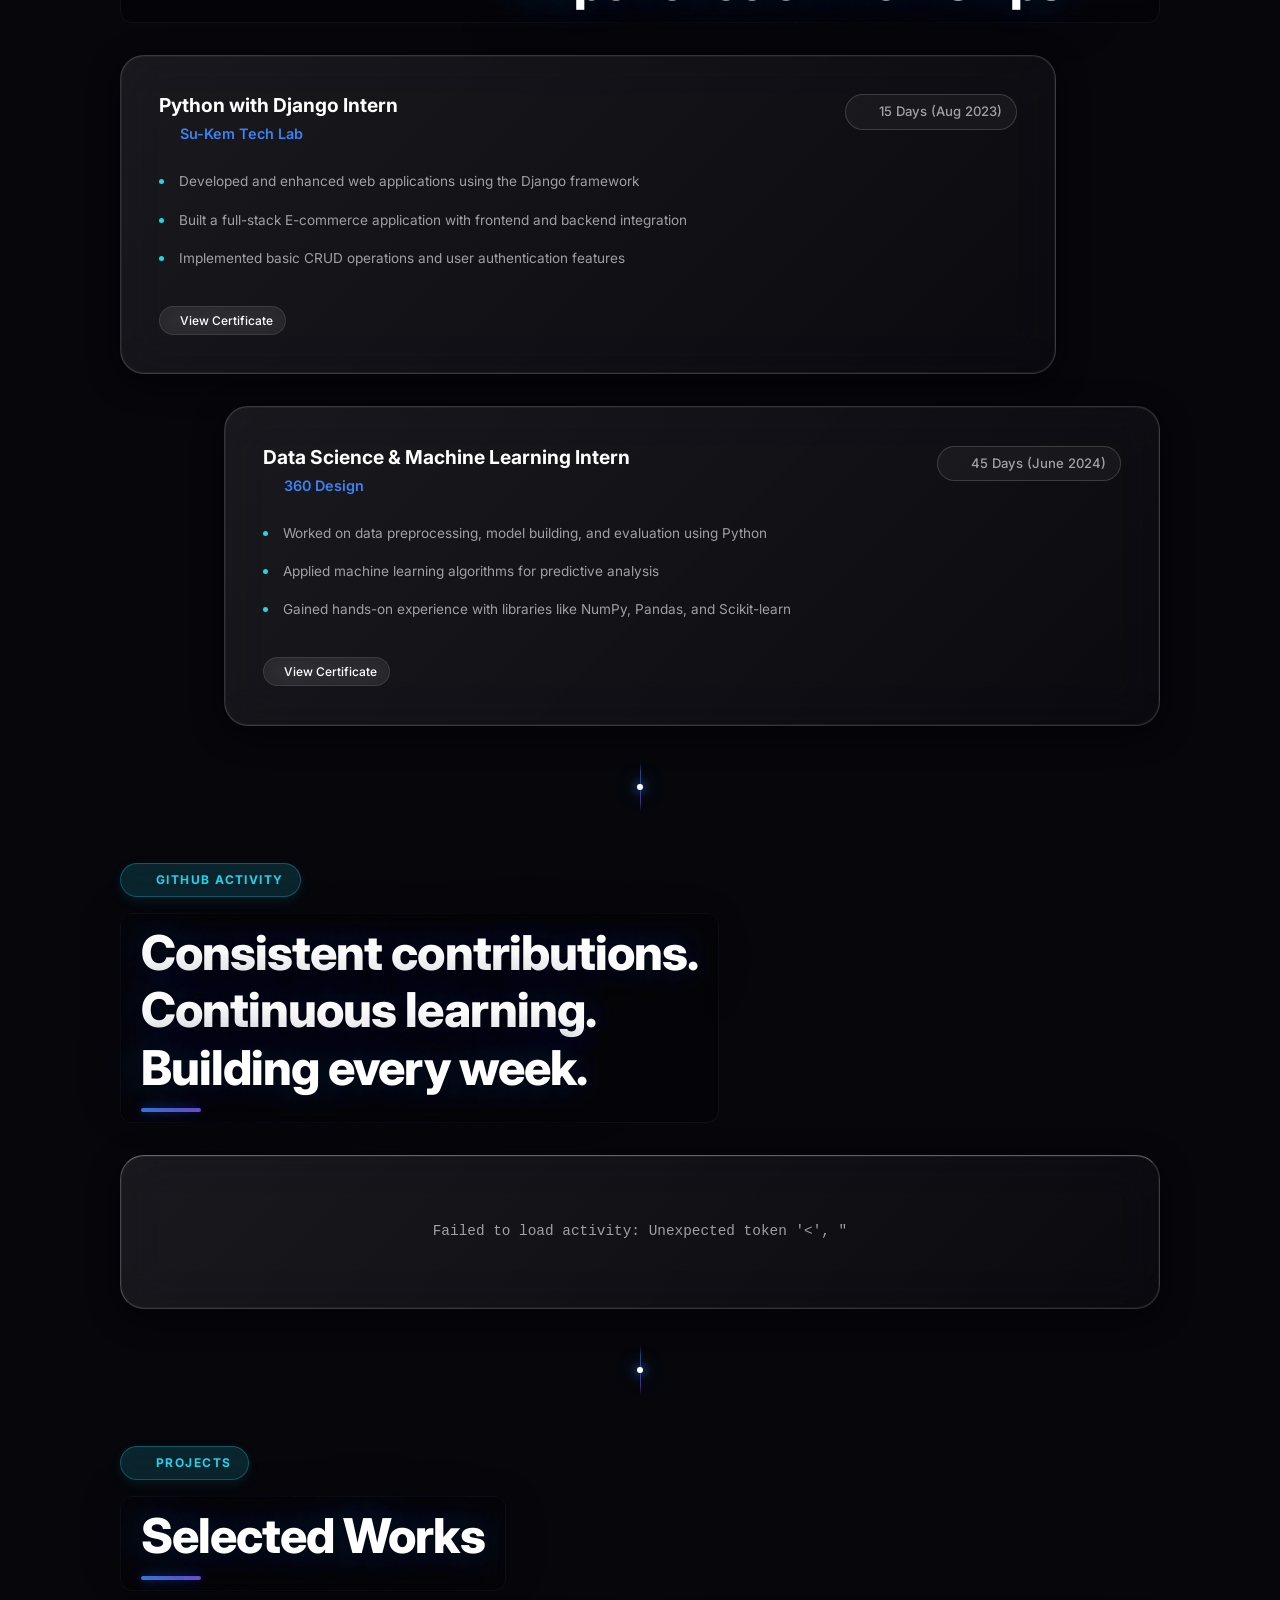
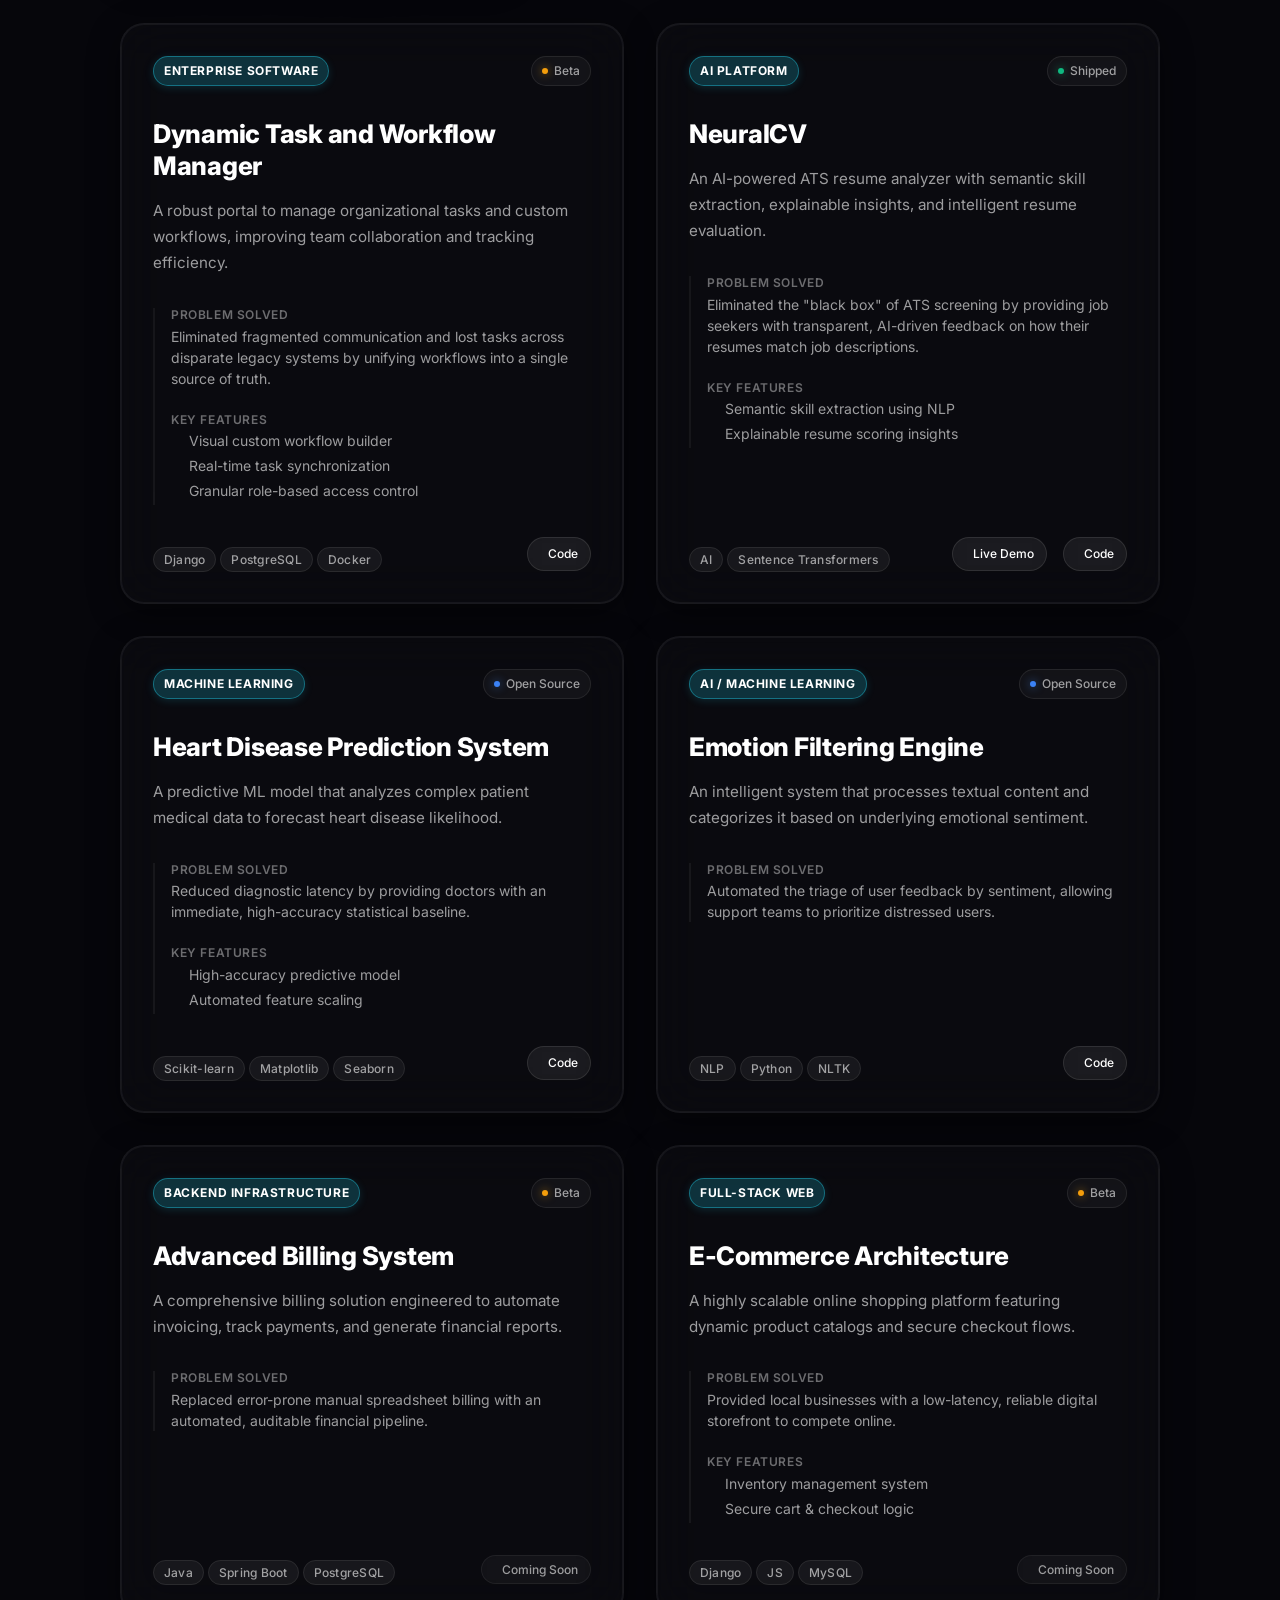
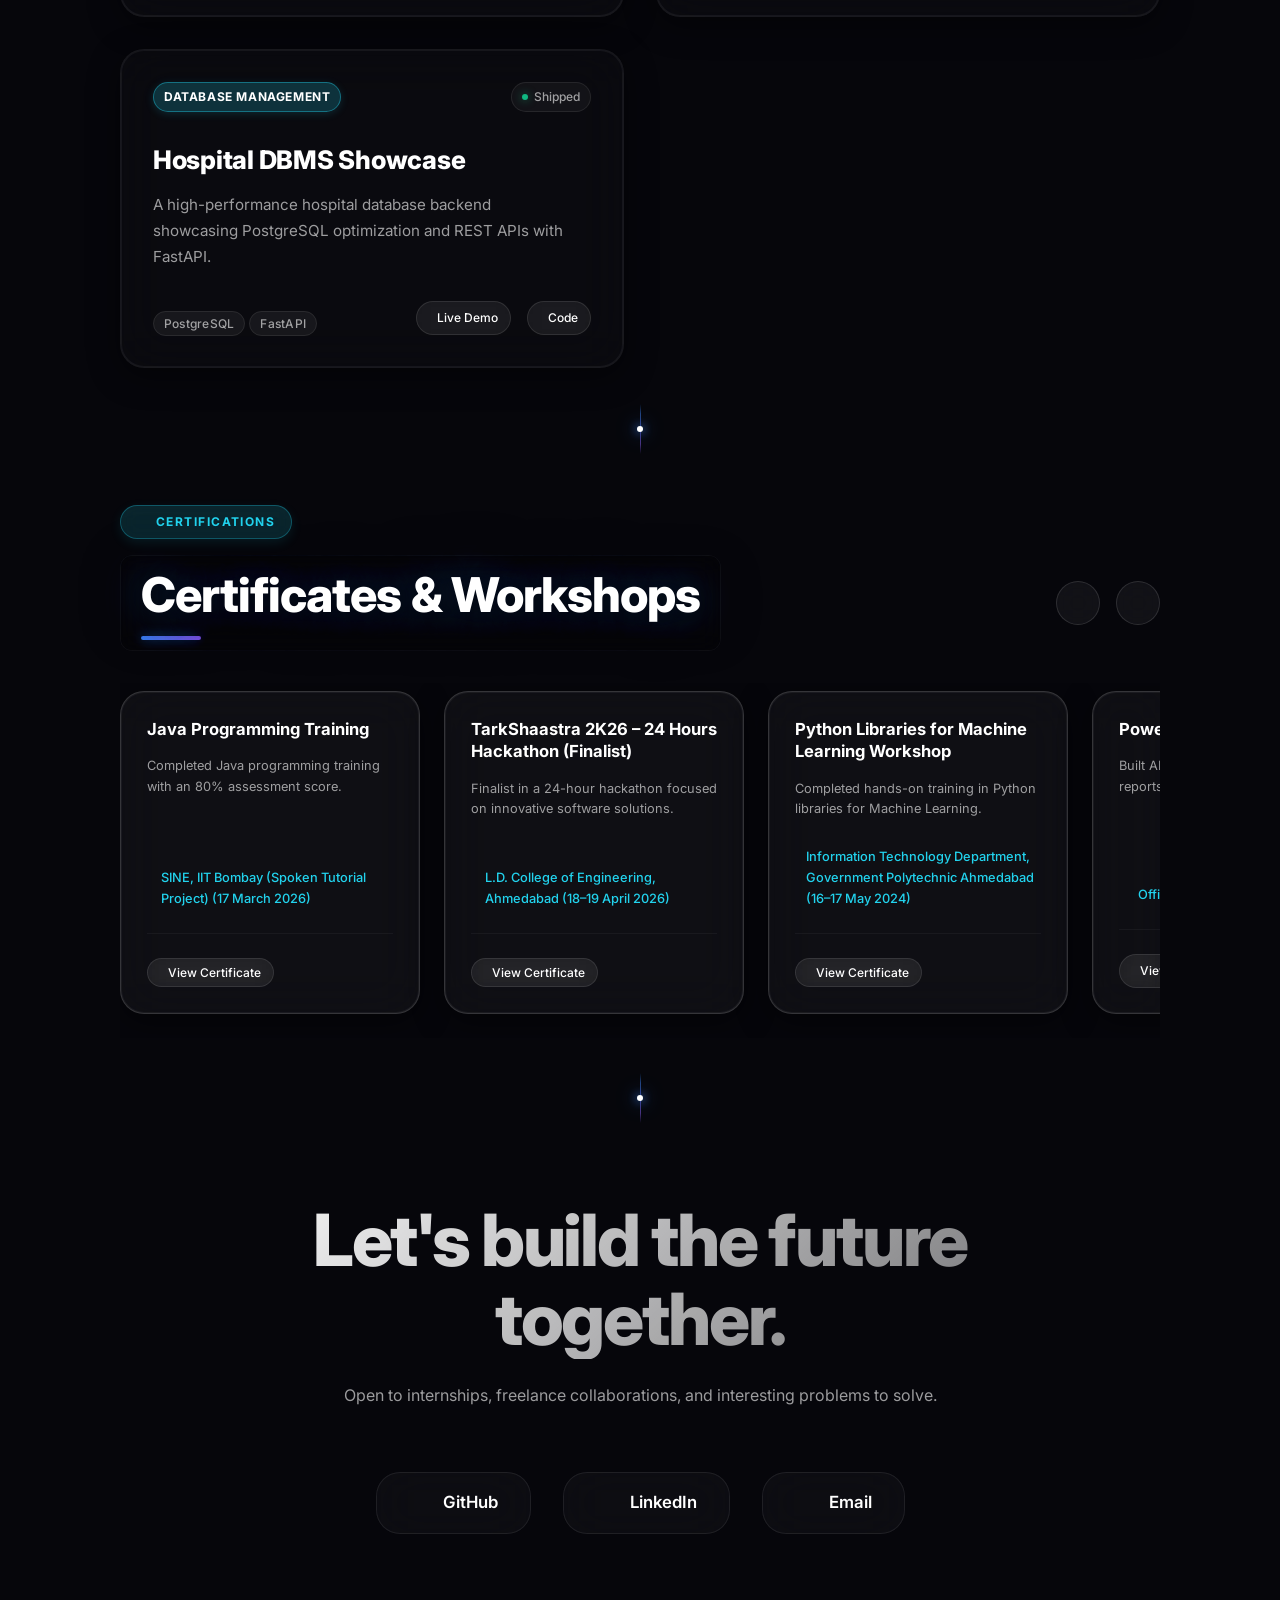
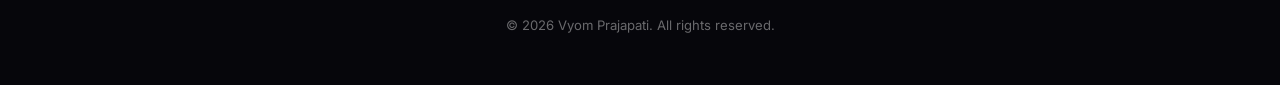
==== commit 2349e2c4: "Update contact details in index.html" ====
--- a/index.html
+++ b/index.html
@@ -144,13 +144,13 @@
 
       <!-- Minimalist Socials -->
       <div class="hero-socials" data-aos="fade-up" data-aos-delay="550">
-        <a href="https://github.com/placeholder" target="_blank" class="hero-socials__link" aria-label="GitHub">
+        <a href="https://github.com/Vyom-Repo" target="_blank" class="hero-socials__link" aria-label="GitHub">
           <i data-lucide="github"></i>
         </a>
-        <a href="https://linkedin.com/in/placeholder" target="_blank" class="hero-socials__link" aria-label="LinkedIn">
+        <a href="https://www.linkedin.com/in/vyom-prajapati-25209936a/" target="_blank" class="hero-socials__link" aria-label="LinkedIn">
           <i data-lucide="linkedin"></i>
         </a>
-        <a href="mailto:vyom@example.com" class="hero-socials__link" aria-label="Email">
+        <a href="mailto:vyomprajapati149@gmail.com" class="hero-socials__link" aria-label="Email">
           <i data-lucide="mail"></i>
         </a>
       </div>
@@ -1001,16 +1001,16 @@
         solve.</p>
 
       <div class="contact-links">
-        <a href="https://github.com/placeholder" target="_blank" class="contact-btn glass-card" aria-label="GitHub">
+        <a href="https://github.com/Vyom-Repo" target="_blank" class="contact-btn glass-card" aria-label="GitHub">
           <i data-lucide="github"></i>
           <span>GitHub</span>
         </a>
-        <a href="https://linkedin.com/in/placeholder" target="_blank" class="contact-btn glass-card"
+        <a href="https://www.linkedin.com/in/vyom-prajapati-25209936a/" target="_blank" class="contact-btn glass-card"
           aria-label="LinkedIn">
           <i data-lucide="linkedin"></i>
           <span>LinkedIn</span>
         </a>
-        <a href="mailto:vyom@example.com" class="contact-btn glass-card" aria-label="Email">
+        <a href="mailto:vyomprajapati149@gmail.com" class="contact-btn glass-card" aria-label="Email">
           <i data-lucide="mail"></i>
           <span>Email</span>
         </a>
